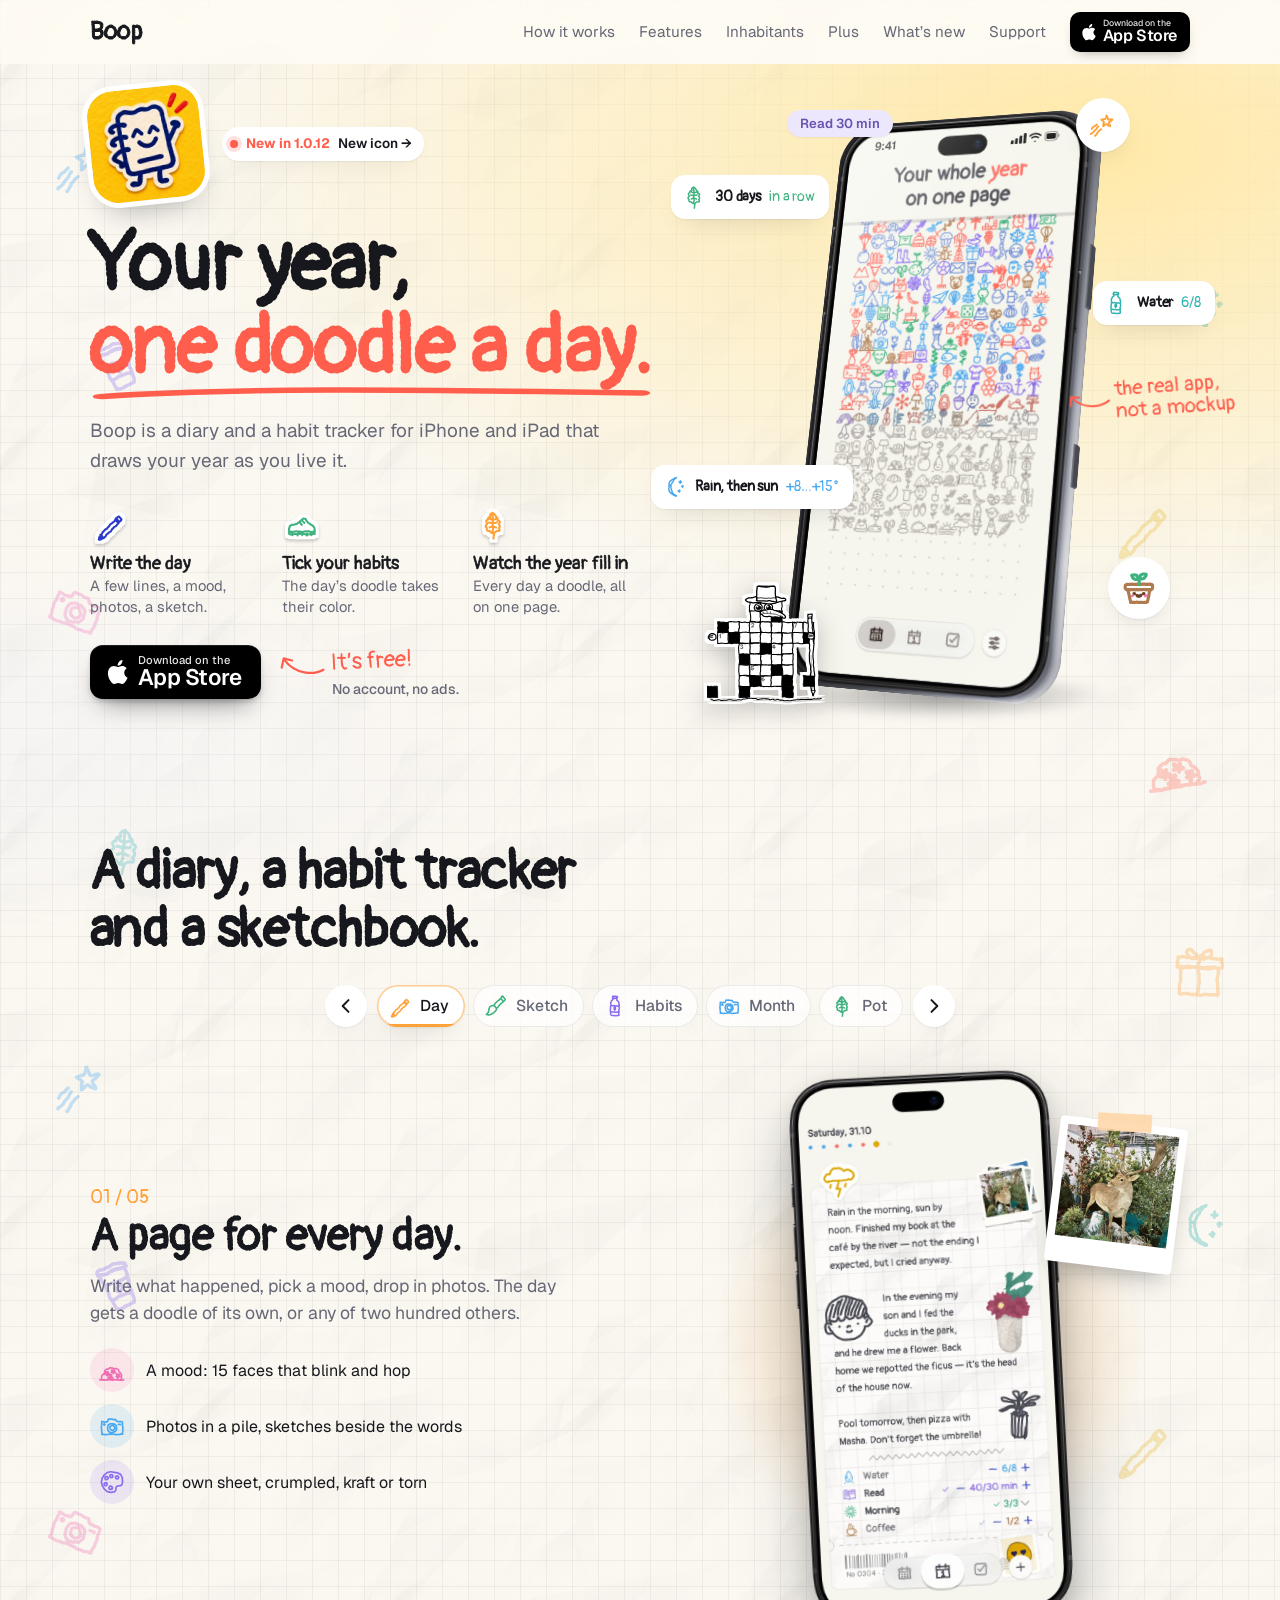
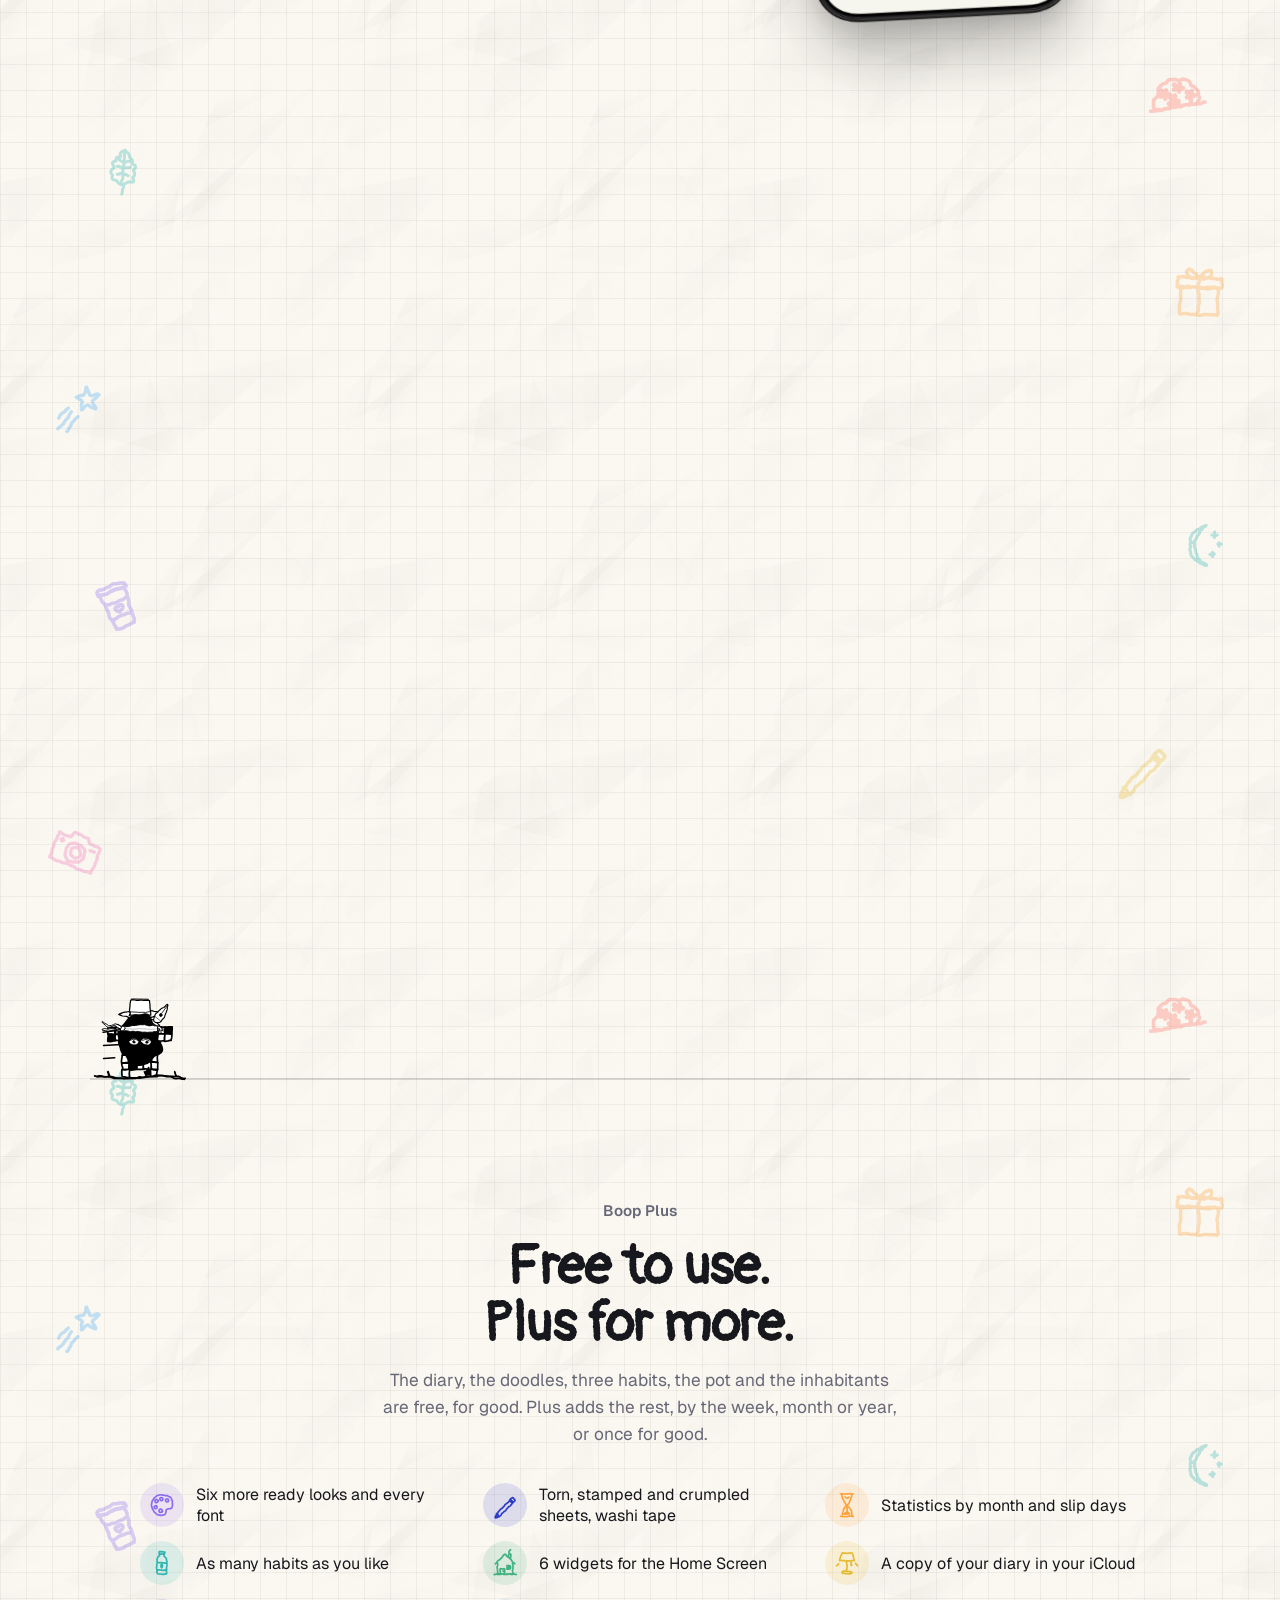
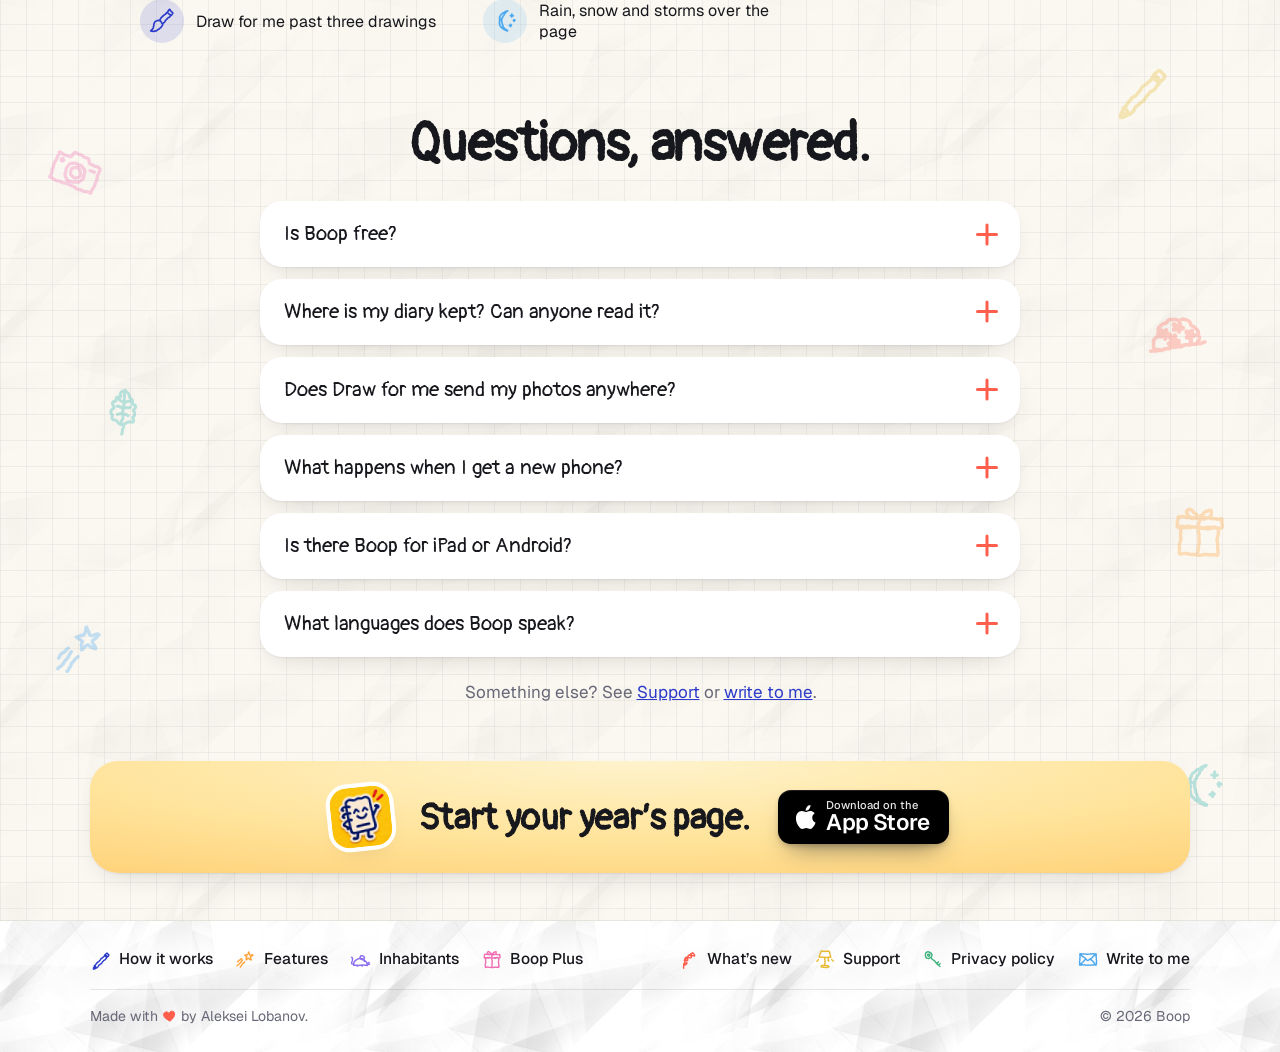
==== index.html @ 3eb670b2 "Hero: the pink blot's disc holds the streak's little pot instead, the app's own icon in clay and gre" ====
<!doctype html>
<html lang="en">
<head>
<meta charset="utf-8">
<meta name="viewport" content="width=device-width, initial-scale=1">
<title>Boop: a diary that draws your year</title>
<meta name="description" content="Boop is a diary for iPhone and iPad. Write a few lines, add a photo or a sketch, tick off your habits, and every day becomes a small drawing on one page of your year.">
<link rel="canonical" href="https://alobanov.github.io/getboop/">
<meta name="apple-itunes-app" content="app-id=6818434144">
<meta property="og:title" content="Boop: a diary that draws your year">
<meta property="og:description" content="Boop is a diary for iPhone and iPad. Write a few lines, add a photo or a sketch, tick off your habits, and every day becomes a small drawing on one page of your year.">
<meta property="og:image" content="https://alobanov.github.io/getboop/img/icon-1200.jpg">
<link rel="icon" href="favicon-64.png" type="image/png">
<link rel="apple-touch-icon" href="apple-touch-icon.png">
<link rel="preconnect" href="https://fonts.googleapis.com">
<link rel="preconnect" href="https://fonts.gstatic.com" crossorigin>
<link href="https://fonts.googleapis.com/css2?family=Geist:wght@400;500;600;700;800&family=Geist+Mono:wght@500;700&family=Pangolin&display=swap" rel="stylesheet">
<link rel="stylesheet" href="style.css?v=202611032330">
<!-- .reveal only starts hidden once this proves script actually runs, so a blocked or
     failed app.js never leaves the page's content stuck invisible. -->
<script>document.documentElement.classList.add('js');</script>
<script src="app.js?v=202611032200" defer></script>
</head>
<body>
<svg width="0" height="0" style="position:absolute" aria-hidden="true"><defs>
<!-- A die-cut sticker, as the app cuts its doodles: the lines grown and shrunk back, which fills what they enclose, in white with a soft shadow under it. It is set on a <span> round the drawing (.sticker), never on an <svg>: there Safari reads its sizes in the drawing's units, scaled up, and the sticker comes out square. -->
<filter id="sticker" x="-40%" y="-40%" width="180%" height="180%" color-interpolation-filters="sRGB">
<feMorphology in="SourceAlpha" operator="dilate" radius="18" result="grown"/>
<feMorphology in="grown" operator="erode" radius="14" result="cut"/>
<feFlood flood-color="#FFFFFF"/><feComposite in2="cut" operator="in" result="backing"/>
<feGaussianBlur in="cut" stdDeviation="2.2" result="blur"/><feOffset in="blur" dy="2.5" result="drop"/>
<feFlood flood-color="#17181D" flood-opacity="0.22"/><feComposite in2="drop" operator="in" result="shadow"/>
<feMerge><feMergeNode in="shadow"/><feMergeNode in="backing"/><feMergeNode in="SourceGraphic"/></feMerge>
</filter>
<!-- The same for small stickers, whose drawings enclose nothing large: grown less, so they keep their shape. -->
<filter id="sticker-sm" x="-40%" y="-40%" width="180%" height="180%" color-interpolation-filters="sRGB">
<feMorphology in="SourceAlpha" operator="dilate" radius="8" result="grown"/>
<feMorphology in="grown" operator="erode" radius="5" result="cut"/>
<feFlood flood-color="#FFFFFF"/><feComposite in2="cut" operator="in" result="backing"/>
<feGaussianBlur in="cut" stdDeviation="1.6" result="blur"/><feOffset in="blur" dy="1.8" result="drop"/>
<feFlood flood-color="#17181D" flood-opacity="0.22"/><feComposite in2="drop" operator="in" result="shadow"/>
<feMerge><feMergeNode in="shadow"/><feMergeNode in="backing"/><feMergeNode in="SourceGraphic"/></feMerge>
</filter>
</defs></svg>
<header class="topbar" id="topbar"><div class="wrap top"><a class="brand" href=".">Boop</a><nav aria-label="Sections"><a class="link" href="#how">How it works</a><a class="link" href="#everything">Features</a><a class="link" href="#inhabitants">Inhabitants</a><a class="link" href="#plus">Plus</a><a class="link" href="changelog/">What&#8217;s new</a><a class="link" href="support/">Support</a><a class="store small" href="https://apps.apple.com/app/id6818434144" aria-label="Download Boop on the App Store"><svg viewBox="0 0 17 20" aria-hidden="true"><path fill="currentColor" d="M14.07 10.63c-.02-2.33 1.9-3.45 1.99-3.51-1.08-1.58-2.77-1.8-3.37-1.82-1.43-.15-2.8.84-3.53.84-.73 0-1.85-.82-3.05-.8-1.57.03-3.02.92-3.83 2.33-1.63 2.83-.42 7.02 1.17 9.32.78 1.12 1.71 2.38 2.93 2.34 1.18-.05 1.62-.76 3.05-.76 1.42 0 1.82.76 3.06.74 1.27-.03 2.07-1.14 2.84-2.27.9-1.31 1.27-2.58 1.29-2.64-.03-.01-2.47-.95-2.49-3.77zM11.77 3.79c.65-.79 1.09-1.88.97-2.97-.94.04-2.07.62-2.74 1.41-.6.7-1.13 1.81-.99 2.88 1.05.08 2.11-.53 2.76-1.32z"/></svg><span class="store-text"><small>Download on the</small><b>App Store</b></span></span></a></nav></div></header>
<div class="hero-band">
<div class="wrap">

<section class="hero">
<div>
<div class="hero-top"><img class="hero-icon" src="img/icon.webp" width="112" height="112" alt="Boop&#8217;s icon: a felt notebook waving on yellow"><a class="pill" href="changelog/"><i></i><b>New in 1.0.12</b>New icon &#8594;</a></div>
<h1>Your year,<br><span class="hl">one doodle a day.<svg viewBox="0 0 100 10" preserveAspectRatio="none" aria-hidden="true"><path pathLength="1" d="M2 7 C 25 2, 55 3, 98 5"/></svg></span></h1>
<p class="sub">Boop is a diary and a habit tracker for iPhone and iPad that draws your year as you live it.</p>
<ol class="steps"><li><span class="sticker" style="stroke:#2B3AC9" aria-hidden="true"><svg viewBox="0 0 40 40"><use href="img/doodles.svg#pencil"/></svg></span><span><b>Write the day</b>A few lines, a mood, photos, a sketch.</span></li><li><span class="sticker" style="stroke:#3FB27F" aria-hidden="true"><svg viewBox="0 0 40 40"><use href="img/doodles.svg#run"/></svg></span><span><b>Tick your habits</b>The day&#8217;s doodle takes their color.</span></li><li><span class="sticker" style="stroke:#FFA23A" aria-hidden="true"><svg viewBox="0 0 40 40"><use href="img/doodles.svg#leaf"/></svg></span><span><b>Watch the year fill in</b>Every day a doodle, all on one page.</span></li></ol>
<div class="cta">
<a class="store" href="https://apps.apple.com/app/id6818434144" aria-label="Download Boop on the App Store"><svg viewBox="0 0 17 20" aria-hidden="true"><path fill="currentColor" d="M14.07 10.63c-.02-2.33 1.9-3.45 1.99-3.51-1.08-1.58-2.77-1.8-3.37-1.82-1.43-.15-2.8.84-3.53.84-.73 0-1.85-.82-3.05-.8-1.57.03-3.02.92-3.83 2.33-1.63 2.83-.42 7.02 1.17 9.32.78 1.12 1.71 2.38 2.93 2.34 1.18-.05 1.62-.76 3.05-.76 1.42 0 1.82.76 3.06.74 1.27-.03 2.07-1.14 2.84-2.27.9-1.31 1.27-2.58 1.29-2.64-.03-.01-2.47-.95-2.49-3.77zM11.77 3.79c.65-.79 1.09-1.88.97-2.97-.94.04-2.07.62-2.74 1.41-.6.7-1.13 1.81-.99 2.88 1.05.08 2.11-.53 2.76-1.32z"/></svg><span class="store-text"><small>Download on the</small><b>App Store</b></span></span></a>
<p class="hand-note"><svg viewBox="0 0 60 40" aria-hidden="true"><path d="M56 30 C 44 36, 22 34, 10 16"/><path d="M6 25 L 9 14 L 19 17"/></svg>It&#8217;s free!<small>No account, no ads.</small></p>
</div>
</div>
<div class="scene">
<div class="phone tilt"><div class="screen"><div class="bar"><b>9:41</b><svg viewBox="0 0 52 12" aria-hidden="true"><g fill="#111"><rect x="0" y="8" width="3" height="4" rx="1"/><rect x="4.5" y="6" width="3" height="6" rx="1"/><rect x="9" y="3.5" width="3" height="8.5" rx="1"/><rect x="13.5" y="1" width="3" height="11" rx="1"/><path d="M26 3.2c2.2 0 4.2.8 5.7 2.2l1.1-1.1A9.6 9.6 0 0 0 26 1.6c-2.6 0-5 1-6.8 2.7l1.1 1.1A8 8 0 0 1 26 3.2zm0 3.2c1.3 0 2.5.5 3.4 1.3l1.1-1.1A6.4 6.4 0 0 0 26 4.8c-1.7 0-3.3.7-4.5 1.8l1.1 1.1c.9-.8 2.1-1.3 3.4-1.3zm0 3.2c-.5 0-.9.2-1.2.5L26 11.3l1.2-1.2c-.3-.3-.7-.5-1.2-.5z"/><rect x="36.5" y="1.5" width="13" height="9" rx="2.5" fill="none" stroke="#111" stroke-opacity=".45"/><rect x="38" y="3" width="10" height="6" rx="1.3"/><rect x="50.3" y="4.3" width="1.4" height="3.4" rx=".7" fill-opacity=".45"/></g></svg></div><video src="img/day.mp4" poster="img/day-poster.jpg" muted loop playsinline autoplay preload="metadata" aria-label="Boop in 40 seconds: a year, a day, a sketch over a photo, a month of habits, the streak&#8217;s pot in bloom and a new friend."></video></div></div>
<div class="float chip" style="--r:-4deg;top:13%;left:-3%;--c:#3FB27F" aria-hidden="true"><svg viewBox="0 0 40 40" aria-hidden="true"><use href="img/doodles.svg#leaf"/></svg>30 days <b>in a row</b></div>
<div class="float chip" style="--r:3deg;top:31%;right:-5%;--c:#2FB5B0;animation-delay:-2s" aria-hidden="true"><svg viewBox="0 0 40 40" aria-hidden="true"><use href="img/doodles.svg#water"/></svg>Water <b>6/8</b></div>
<div class="float chip weather" style="--r:2deg;top:62%;left:-7%;--c:#4AA8F0;animation-delay:-4s" aria-hidden="true"><svg viewBox="0 0 40 40" aria-hidden="true"><use href="img/doodles.svg#moon"/></svg>Rain, then sun <b>+8&#8230;+15&#176;</b></div>
<div class="float tag" style="--r:-6deg;top:2%;left:20%;--c:#8B6CF0;animation-delay:-3s" aria-hidden="true">Read 30 min</div>
<span class="float bubble" style="--r:12deg;top:0;right:12%;--c:#FFA23A;animation-delay:-1s" aria-hidden="true"><svg viewBox="0 0 40 40" aria-hidden="true"><use href="img/doodles.svg#star"/></svg></span>
<span class="float bubble pot-bubble" style="--r:-10deg;bottom:12%;right:4%;animation-delay:-5s" aria-hidden="true"><svg viewBox="0 0 24 24" class="pot" aria-hidden="true"><path stroke="#B07A4F" d="M19.1 9.7L19.7 9.9L20.1 10.3L20.1 10.9L20.1 11.4L20.1 11.8L20.0 12.5L19.6 12.8L19.1 13.1L18.6 13.0L18.2 12.9L17.7 13.0L17.0 12.9L16.5 13.1L16.0 13.0L15.6 13.0L15.1 12.9L14.4 12.9L14.1 13.0L13.5 13.0L13.0 13.0L12.6 13.0L11.9 13.0L11.5 13.1L11.0 13.0L10.6 12.9L10.0 13.1L9.4 13.0L8.9 13.0L8.5 13.0L8.0 13.0L7.5 13.0L6.9 13.0L6.5 13.1L5.9 13.0L5.3 13.0L4.9 13.1L4.4 12.8L3.9 12.5L3.7 11.9L3.7 11.3L3.7 11.0L3.9 10.3L4.3 10.0L4.8 9.8L5.4 9.9L6.0 9.9L6.4 9.8L6.9 9.9L7.5 9.7L7.9 9.7L8.4 9.8L9.0 9.8L9.4 9.8L9.9 9.8L10.6 9.8L11.0 9.8L11.5 9.7L12.1 9.9L12.6 9.9L13.0 9.8L13.4 9.8L13.9 9.7L14.5 9.7L15.0 9.7L15.5 9.7L16.0 9.8L16.5 9.9L17.1 9.7L17.5 9.8L18.1 9.7L18.7 9.9L19.1 9.8"/><path stroke="#B07A4F" d="M5.3 12.9L5.5 13.5L5.7 13.9L5.6 14.6L5.8 15.0L5.9 15.4L6.0 16.1L6.2 16.6L6.2 17.0L6.3 17.6L6.5 18.1L6.5 18.5L6.7 19.2L6.9 19.6L7.0 20.1L6.9 20.6L7.5 20.5L7.9 20.6L8.5 20.6L9.1 20.6L9.6 20.7L10.1 20.6L10.4 20.5L10.9 20.5L11.5 20.7L12.1 20.6L12.5 20.7L12.9 20.6L13.6 20.7L14.1 20.6L14.4 20.7L15.0 20.7L15.6 20.6L16.0 20.7L16.5 20.5L16.9 20.5L17.2 20.2L17.1 19.7L17.4 19.1L17.4 18.6L17.5 18.0L17.7 17.6L17.8 17.1L17.8 16.6L18.0 16.0L18.0 15.5L18.1 15.0L18.2 14.5L18.3 14.1L18.5 13.5L18.6 13.1"/><path stroke="#3FB27F" d="M12.0 9.9L12.0 9.2L12.1 8.5L12.1 7.9L12.0 7.5L12.0 6.9L12.0 6.4"/><path stroke="#3FB27F" d="M12.0 6.6L11.7 5.9L11.2 5.2L10.8 4.7L10.4 4.3L9.8 4.2L9.2 4.1L8.4 4.2L7.6 4.4L7.9 5.1L8.3 5.9L8.8 6.4L9.3 6.6L9.8 6.9L10.6 6.8L11.2 6.8L11.9 6.5"/><path stroke="#3FB27F" d="M11.9 6.4L12.9 6.6L13.5 6.6L14.3 6.4L14.9 6.3L15.3 5.9L15.7 5.2L16.2 4.6L16.3 3.8L15.6 3.7L14.8 3.6L14.2 3.6L13.5 4.0L12.9 4.4L12.7 5.0L12.2 5.7L12.1 6.5"/><path stroke="#6B4226" d="M13.2 16.3L12.8 16.7L12.5 16.8L12.0 17.0L11.6 16.8L11.0 16.7L10.8 16.4"/><path stroke="#6B4226" d="M9.0 15.4L9.3 15.4"/><path stroke="#6B4226" d="M14.7 15.4L15.0 15.4"/><path stroke="#F06FB3" stroke-width="1.3" d="M7.6 16.9L8.4 16.5M15.6 16.9L16.4 16.5"/></svg></span>
<p class="scribble " style="top:47%;right:-9%;--r:-4deg" aria-hidden="true"><svg style="transform:rotate(-10deg)" viewBox="0 0 60 40" aria-hidden="true"><path d="M56 30 C 44 36, 22 34, 10 16"/><path d="M6 25 L 9 14 L 19 17"/></svg><span>the real app,<br>not a mockup</span></p>
<img class="float ninja" src="img/crossword_figure.svg" alt="" aria-hidden="true" style="bottom:-2%;left:4%;--r:-8deg;animation-delay:-5s">
</div>
</section>
</div>
</div>

<main>
<div class="wrap">
<section class="section" id="how">
<h2 class="reveal">A diary, a habit tracker<br>and a sketchbook.</h2>
<div class="tour reveal" aria-roledescription="carousel" aria-label="What Boop does">
<div class="tour-bar"><button type="button" class="tour-arrow prev" aria-label="Previous"><svg viewBox="0 0 24 24" aria-hidden="true"><path d="M15 5 L8 12 L15 19"/></svg></button><div class="tour-tabs" role="tablist"><button type="button" role="tab" class="tour-tab active" aria-controls="tour-0" aria-selected="true" style="--c:#FFA23A"><svg viewBox="0 0 40 40" aria-hidden="true"><use href="img/doodles.svg#pencil"/></svg><span>Day</span><i class="bar" aria-hidden="true"></i></button><button type="button" role="tab" class="tour-tab" aria-controls="tour-1" aria-selected="false" style="--c:#3FB27F"><svg viewBox="0 0 40 40" aria-hidden="true"><use href="img/doodles.svg#brush"/></svg><span>Sketch</span><i class="bar" aria-hidden="true"></i></button><button type="button" role="tab" class="tour-tab" aria-controls="tour-2" aria-selected="false" style="--c:#8B6CF0"><svg viewBox="0 0 40 40" aria-hidden="true"><use href="img/doodles.svg#water"/></svg><span>Habits</span><i class="bar" aria-hidden="true"></i></button><button type="button" role="tab" class="tour-tab" aria-controls="tour-3" aria-selected="false" style="--c:#4AA8F0"><svg viewBox="0 0 40 40" aria-hidden="true"><use href="img/doodles.svg#camera"/></svg><span>Month</span><i class="bar" aria-hidden="true"></i></button><button type="button" role="tab" class="tour-tab" aria-controls="tour-4" aria-selected="false" style="--c:#3FB27F"><svg viewBox="0 0 40 40" aria-hidden="true"><use href="img/doodles.svg#leaf"/></svg><span>Pot</span><i class="bar" aria-hidden="true"></i></button></div><button type="button" class="tour-arrow next" aria-label="Next"><svg viewBox="0 0 24 24" aria-hidden="true"><path d="M9 5 L16 12 L9 19"/></svg></button></div>
<div class="tour-stage">
<div class="tour-track">
<article id="tour-0" role="tabpanel" aria-roledescription="slide" aria-label="1 of 5" class="frow slide active" style="--tint:#FFA23A">
<div class="frow-text">
<p class="frow-num">01 / 05</p>
<h3>A page for every day.</h3>
<p class="note">Write what happened, pick a mood, drop in photos. The day gets a doodle of its own, or any of two hundred others.</p>
<ul class="all frow-list"><li><span class="spot" style="--c:#F06FB3" aria-hidden="true"><svg viewBox="0 0 40 40"><use href="img/doodles.svg#flower"/></svg></span><span>A mood: 15 faces that blink and hop</span></li><li><span class="spot" style="--c:#4AA8F0" aria-hidden="true"><svg viewBox="0 0 40 40"><use href="img/doodles.svg#camera"/></svg></span><span>Photos in a pile, sketches beside the words</span></li><li><span class="spot" style="--c:#8B6CF0" aria-hidden="true"><svg viewBox="0 0 40 40"><use href="img/doodles.svg#palette"/></svg></span><span>Your own sheet, crumpled, kraft or torn</span></li></ul>
</div>
<div class="frow-media">
<div class="phone"><div class="screen"><img src="img/s2_day.webp" width="660" height="1434" alt="A day in Boop: a few lines, sketches and a pile of photos on squared paper." loading="lazy"></div></div>
<figure class="polaroid p-right" aria-hidden="true"><img src="img/photo_deer.webp" width="480" height="480" alt="" loading="lazy"></figure>
</div>
</article>
<article id="tour-1" role="tabpanel" aria-roledescription="slide" aria-label="2 of 5" class="frow slide flip" style="--tint:#3FB27F">
<div class="frow-text">
<p class="frow-num">02 / 05</p>
<h3>Trace a photo, keep the sketch.</h3>
<p class="note">Draw over a photo of the day, or tap Draw for me and the phone draws it, in pen or in crayon. The photo goes, the sketch stays.</p>
<ul class="all frow-list"><li><span class="spot" style="--c:#2B3AC9" aria-hidden="true"><svg viewBox="0 0 40 40"><use href="img/doodles.svg#brush"/></svg></span><span>A pen, a crayon, an eraser, undo</span></li><li><span class="spot" style="--c:#FFA23A" aria-hidden="true"><svg viewBox="0 0 40 40"><use href="img/doodles.svg#star"/></svg></span><span>Draw for me, done on the phone itself</span></li><li><span class="spot" style="--c:#3FB27F" aria-hidden="true"><svg viewBox="0 0 40 40"><use href="img/doodles.svg#pencil"/></svg></span><span>Up to three sketches a day</span></li></ul>
</div>
<div class="frow-media">
<div class="phone"><div class="screen"><img src="img/s2_sketch.webp" width="660" height="1434" alt="A crayon sketch of a vase of flowers traced over its photo in Boop." loading="lazy"></div></div>
<figure class="polaroid p-left" aria-hidden="true"><img src="img/photo_vase.webp" width="480" height="480" alt="" loading="lazy"></figure>
</div>
</article>
<article id="tour-2" role="tabpanel" aria-roledescription="slide" aria-label="3 of 5" class="frow slide" style="--tint:#8B6CF0">
<div class="frow-text">
<p class="frow-num">03 / 05</p>
<h3>Habits that color your days.</h3>
<p class="note">Give each habit a color. Do it, and the day&#8217;s doodle takes it on: the year shows at a glance what you kept up.</p>
<ul class="all frow-list"><li><span class="spot" style="--c:#2FB5B0" aria-hidden="true"><svg viewBox="0 0 40 40"><use href="img/doodles.svg#water"/></svg></span><span>A tick, a count, minutes or a checklist</span></li><li><span class="spot" style="--c:#FF6B5E" aria-hidden="true"><svg viewBox="0 0 40 40"><use href="img/doodles.svg#run"/></svg></span><span>Steps from Apple Health</span></li><li><span class="spot" style="--c:#FFA23A" aria-hidden="true"><svg viewBox="0 0 40 40"><use href="img/doodles.svg#hourglass"/></svg></span><span>Statistics by month, and slip days</span></li></ul>
</div>
<div class="frow-media">
<div class="phone"><div class="screen"><img src="img/s2_habits.webp" width="660" height="1434" alt="A month of habits in Boop: a row per day, a column per habit." loading="lazy"></div></div>
<div class="chips" aria-hidden="true"><span class="hchip" style="--c:#4AA8F0"><i></i>Water <b>6/8</b></span><span class="hchip" style="--c:#8B6CF0"><i></i>Read <b>30 min</b></span><span class="hchip" style="--c:#3FB27F"><i></i>Morning run <b>&#10003;</b></span></div>
</div>
</article>
<article id="tour-3" role="tabpanel" aria-roledescription="slide" aria-label="4 of 5" class="frow slide flip" style="--tint:#4AA8F0">
<div class="frow-text">
<p class="frow-num">04 / 05</p>
<h3>Your month in photos and doodles.</h3>
<p class="note">The month shows each day by its photo, sketch or doodle. When it ends, Boop sums it up in one picture to share.</p>
<ul class="all frow-list"><li><span class="spot" style="--c:#4AA8F0" aria-hidden="true"><svg viewBox="0 0 40 40"><use href="img/doodles.svg#camera"/></svg></span><span>Each day by its photo, sketch or doodle</span></li><li><span class="spot" style="--c:#F06FB3" aria-hidden="true"><svg viewBox="0 0 40 40"><use href="img/doodles.svg#envelope"/></svg></span><span>A recap picture when the month is done</span></li><li><span class="spot" style="--c:#FFA23A" aria-hidden="true"><svg viewBox="0 0 40 40"><use href="img/doodles.svg#star"/></svg></span><span>Your best drawings and longest streak in it</span></li></ul>
</div>
<div class="frow-media">
<div class="phone"><div class="screen"><img src="img/s2_month.webp" width="660" height="1434" alt="October in Boop: every day a photo, a sketch or a doodle." loading="lazy"></div></div>
<div class="chips left" aria-hidden="true"><span class="hchip" style="--c:#4AA8F0"><i></i>October <b>is done</b></span><span class="hchip" style="--c:#F06FB3"><i></i>Share <b>the month</b></span><span class="hchip" style="--c:#FFA23A"><i></i>Best streak <b>31 days</b></span></div>
</div>
</article>
<article id="tour-4" role="tabpanel" aria-roledescription="slide" aria-label="5 of 5" class="frow slide" style="--tint:#3FB27F">
<div class="frow-text">
<p class="frow-num">05 / 05</p>
<h3>A pot that blooms with your streak.</h3>
<p class="note">A leaf for every day in a row, and a flower at each milestone. The pot sneezes, giggles and has visitors. Miss a day and nothing dies: the old streak stays beside it in pencil.</p>
<ul class="all frow-list"><li><span class="spot" style="--c:#3FB27F" aria-hidden="true"><svg viewBox="0 0 40 40"><use href="img/doodles.svg#leaf"/></svg></span><span>A leaf for every day you write</span></li><li><span class="spot" style="--c:#F06FB3" aria-hidden="true"><svg viewBox="0 0 40 40"><use href="img/doodles.svg#flower"/></svg></span><span>A daisy, a tulip, a poppy and a sunflower</span></li><li><span class="spot" style="--c:#FFA23A" aria-hidden="true"><svg viewBox="0 0 40 40"><use href="img/doodles.svg#gift"/></svg></span><span>Visitors and a shelf of things it earns</span></li></ul>
</div>
<div class="frow-media">
<div class="phone"><div class="screen"><img src="img/s2_pot.webp" width="660" height="1434" alt="The streak&#8217;s pot in Boop: a bush in bloom after 30 days in a row." loading="lazy"></div></div>
<div class="chips" aria-hidden="true"><span class="hchip" style="--c:#4AA8F0"><i></i>Day 3 <b>daisy</b></span><span class="hchip" style="--c:#F06FB3"><i></i>Day 7 <b>tulip</b></span><span class="hchip" style="--c:#FF6B5E"><i></i>Day 14 <b>poppy</b></span><span class="hchip" style="--c:#FFA23A"><i></i>Day 30 <b>sunflower</b></span></div>
</div>
</article>
</div>
</div>
</div>
</section>

<section class="section center" id="everything">
<div class="scribbled reveal"><h2>And everything else.</h2><p class="scribble " style="top:-6px;right:-150px;--r:6deg" aria-hidden="true"><svg style="transform:scaleY(-1) rotate(10deg)" viewBox="0 0 60 40" aria-hidden="true"><path d="M56 30 C 44 36, 22 34, 10 16"/><path d="M6 25 L 9 14 L 19 17"/></svg><span>yes, all of it</span></p></div>
<ul class="all reveal">
<li><span class="spot" style="--c:#2B3AC9" aria-hidden="true"><svg viewBox="0 0 40 40"><use href="img/doodles.svg#book"/></svg></span><span>Your year on one page, and a month, a list and a day</span></li>
<li><span class="spot" style="--c:#FFA23A" aria-hidden="true"><svg viewBox="0 0 40 40"><use href="img/doodles.svg#star"/></svg></span><span>A doodle a day, 200+ to pick from</span></li>
<li><span class="spot" style="--c:#F06FB3" aria-hidden="true"><svg viewBox="0 0 40 40"><use href="img/doodles.svg#flower"/></svg></span><span>A mood for every day, 15 faces</span></li>
<li><span class="spot" style="--c:#8B6CF0" aria-hidden="true"><svg viewBox="0 0 40 40"><use href="img/doodles.svg#palette"/></svg></span><span>Ready looks: paper, ink and font in one tap</span></li>
<li><span class="spot" style="--c:#4AA8F0" aria-hidden="true"><svg viewBox="0 0 40 40"><use href="img/doodles.svg#camera"/></svg></span><span>Photos in a pile, sketches beside the words</span></li>
<li><span class="spot" style="--c:#2B3AC9" aria-hidden="true"><svg viewBox="0 0 40 40"><use href="img/doodles.svg#brush"/></svg></span><span>Draw for me: a photo turned into a sketch</span></li>
<li><span class="spot" style="--c:#2FB5B0" aria-hidden="true"><svg viewBox="0 0 40 40"><use href="img/doodles.svg#water"/></svg></span><span>Habits with a tick, a count, minutes or a checklist</span></li>
<li><span class="spot" style="--c:#FF6B5E" aria-hidden="true"><svg viewBox="0 0 40 40"><use href="img/doodles.svg#run"/></svg></span><span>Steps from Apple Health</span></li>
<li><span class="spot" style="--c:#FFA23A" aria-hidden="true"><svg viewBox="0 0 40 40"><use href="img/doodles.svg#coffee"/></svg></span><span>Bad habits with a limit</span></li>
<li><span class="spot" style="--c:#8B6CF0" aria-hidden="true"><svg viewBox="0 0 40 40"><use href="img/doodles.svg#hourglass"/></svg></span><span>Statistics by month, week and habit</span></li>
<li><span class="spot" style="--c:#3FB27F" aria-hidden="true"><svg viewBox="0 0 40 40"><use href="img/doodles.svg#leaf"/></svg></span><span>A streak pot that blooms</span></li>
<li><span class="spot" style="--c:#8B6CF0" aria-hidden="true"><svg viewBox="0 0 40 40"><use href="img/doodles.svg#mouse"/></svg></span><span>15 inhabitants of the margins</span></li>
<li><span class="spot" style="--c:#4AA8F0" aria-hidden="true"><svg viewBox="0 0 40 40"><use href="img/doodles.svg#envelope"/></svg></span><span>A month recap and a day poster to share</span></li>
<li><span class="spot" style="--c:#2B3AC9" aria-hidden="true"><svg viewBox="0 0 40 40"><use href="img/doodles.svg#moon"/></svg></span><span>The day&#8217;s weather beside the date</span></li>
<li><span class="spot" style="--c:#3FB27F" aria-hidden="true"><svg viewBox="0 0 40 40"><use href="img/doodles.svg#home"/></svg></span><span>6 widgets for the Home Screen</span></li>
<li><span class="spot" style="--c:#FFA23A" aria-hidden="true"><svg viewBox="0 0 40 40"><use href="img/doodles.svg#alarm"/></svg></span><span>A reminder that guards your streak</span></li>
<li><span class="spot" style="--c:#3FB27F" aria-hidden="true"><svg viewBox="0 0 40 40"><use href="img/doodles.svg#key"/></svg></span><span>A lock with a code and Face ID</span></li>
<li><span class="spot" style="--c:#E7B92F" aria-hidden="true"><svg viewBox="0 0 40 40"><use href="img/doodles.svg#lamp"/></svg></span><span>A copy in your own iCloud, or a backup file</span></li>
<li><span class="spot" style="--c:#2B3AC9" aria-hidden="true"><svg viewBox="0 0 40 40"><use href="img/doodles.svg#pencil"/></svg></span><span>iPhone, iPad and iPhone Duo</span></li>
<li><span class="spot" style="--c:#FF6B5E" aria-hidden="true"><svg viewBox="0 0 40 40"><use href="img/doodles.svg#bells"/></svg></span><span>Eleven languages</span></li>
<li><span class="spot" style="--c:#F06FB3" aria-hidden="true"><svg viewBox="0 0 40 40"><use href="img/doodles.svg#gift"/></svg></span><span>No account, no ads</span></li>
</ul>
</section>

</div>

<section class="night" id="inhabitants">
<div class="wrap">
<div class="grid">
<div class="reveal">
<p class="kicker on-dark">Inhabitants of the margins</p>
<h2>Keep writing, and <span class="hl">someone moves in.<svg viewBox="0 0 100 10" preserveAspectRatio="none" aria-hidden="true"><path pathLength="1" d="M2 7 C 25 2, 55 3, 98 5"/></svg></span></h2>
<p class="sub" style="margin-top:18px">Three days in a row, and an ink-blot ninja turns up in the margins. Keep going, and others follow, each with a page of field notes and an app icon. Tap the two below: they talk.</p>

</div>
<div class="reveal"><div class="streak-wrap"><p class="scribble sun" style="top:-18px;right:4%;--r:-3deg" aria-hidden="true"><span>who&#8217;s next?<br>we won&#8217;t tell</span><svg style="transform:scaleX(-1) rotate(-60deg)" viewBox="0 0 60 40" aria-hidden="true"><path d="M56 30 C 44 36, 22 34, 10 16"/><path d="M6 25 L 9 14 L 19 17"/></svg></p><ol class="streak" aria-label="Inhabitants come with longer streaks: Sumiko on day 3, Quadratus on day 7, and more after."><li class="stop met" style="--i:0"><div class="disc"><img src="img/badge_ninja.svg" alt=""></div><b>Day 3</b><small>Sumiko</small></li><li class="stop met" style="--i:1"><div class="disc"><img src="img/badge_crossword.svg" alt=""></div><b>Day 7</b><small>Quadratus</small></li><li class="stop" style="--i:2"><div class="disc"><span>?</span></div><b>Day 14</b></li><li class="stop" style="--i:3"><div class="disc"><span>?</span></div><b>Day 30</b></li><li class="stop" style="--i:4"><div class="disc"><span>?</span></div><b>Day 60</b></li><li class="stop" style="--i:5"><div class="disc"><span>?</span></div><b>Day 90</b></li><li class="stop" style="--i:6"><div class="disc"><span>?</span></div><b>Day 180</b></li><li class="stop" style="--i:7"><div class="disc"><span>?</span></div><b>Day 365</b></li></ol></div></div>
</div>
<div class="walkway" id="walkway" aria-hidden="true">
<div class="walker" style="--period:66s;--delay:-3.3s" data-says="five letters.|Five letters, the second an e.|quarantine"><img src="img/walk/crossword_strip.svg" width="600" height="100" alt=""></div>
<div class="walker" style="--period:44s;--delay:-28.2s" data-says="…|a footnote*|…"><img src="img/walk/ninja_strip.svg" width="600" height="100" alt=""></div>
</div>
</div>
</section>

<div class="wrap">
<section class="section plus" id="plus" aria-labelledby="plus-title">
<div class="plus-head reveal"><p class="kicker">Boop Plus</p>
<h2 id="plus-title">Free to use.<br>Plus for more.</h2>
<p class="note">The diary, the doodles, three habits, the pot and the inhabitants are free, for good. Plus adds the rest, by the week, month or year, or once for good.</p></div>
<ul class="all reveal">
<li><span class="spot" style="--c:#8B6CF0" aria-hidden="true"><svg viewBox="0 0 40 40"><use href="img/doodles.svg#palette"/></svg></span><span>Six more ready looks and every font</span></li>
<li><span class="spot" style="--c:#2B3AC9" aria-hidden="true"><svg viewBox="0 0 40 40"><use href="img/doodles.svg#pencil"/></svg></span><span>Torn, stamped and crumpled sheets, washi tape</span></li>
<li><span class="spot" style="--c:#FFA23A" aria-hidden="true"><svg viewBox="0 0 40 40"><use href="img/doodles.svg#hourglass"/></svg></span><span>Statistics by month and slip days</span></li>
<li><span class="spot" style="--c:#2FB5B0" aria-hidden="true"><svg viewBox="0 0 40 40"><use href="img/doodles.svg#water"/></svg></span><span>As many habits as you like</span></li>
<li><span class="spot" style="--c:#3FB27F" aria-hidden="true"><svg viewBox="0 0 40 40"><use href="img/doodles.svg#home"/></svg></span><span>6 widgets for the Home Screen</span></li>
<li><span class="spot" style="--c:#E7B92F" aria-hidden="true"><svg viewBox="0 0 40 40"><use href="img/doodles.svg#lamp"/></svg></span><span>A copy of your diary in your iCloud</span></li>
<li><span class="spot" style="--c:#2B3AC9" aria-hidden="true"><svg viewBox="0 0 40 40"><use href="img/doodles.svg#brush"/></svg></span><span>Draw for me past three drawings</span></li>
<li><span class="spot" style="--c:#4AA8F0" aria-hidden="true"><svg viewBox="0 0 40 40"><use href="img/doodles.svg#moon"/></svg></span><span>Rain, snow and storms over the page</span></li>
</ul>
</section>

<section class="section center faq" id="faq">
<div class="scribbled reveal"><h2>Questions, answered.</h2></div>
<div class="faq-list reveal"><details class="qa"><summary>Is Boop free?<span class="qa-plus" aria-hidden="true"></span></summary><p>Yes. The diary, the doodles, up to three habits (steps from Apple Health among them), the inhabitants and the lock are free, for good. Boop Plus adds as many habits as you like, the widgets, a copy in your iCloud, every paper and font, and Draw for me past three drawings. It comes by the week, month or year, or once for good; the App Store shows the price in your currency.</p></details><details class="qa"><summary>Where is my diary kept? Can anyone read it?<span class="qa-plus" aria-hidden="true"></span></summary><p>On your iPhone. Boop has no account, so there is no server holding your diary and nobody to read it. With Plus, Boop also keeps a copy in your own iCloud Drive. A code and Face ID can lock the diary on the phone itself.</p></details><details class="qa"><summary>Does Draw for me send my photos anywhere?<span class="qa-plus" aria-hidden="true"></span></summary><p>No. The drawing is made on the iPhone itself: it works offline, and the photo never leaves the phone.</p></details><details class="qa"><summary>What happens when I get a new phone?<span class="qa-plus" aria-hidden="true"></span></summary><p>With the iCloud copy on, install Boop on the new phone and it offers to bring your diary back. Without it, export a backup file in Settings, which is free, and restore it on the new phone.</p></details><details class="qa"><summary>Is there Boop for iPad or Android?<span class="qa-plus" aria-hidden="true"></span></summary><p>Boop is on iPhone and iPad, on iOS 17 or later, and fills an open iPhone Duo. Your iPhone and your iPad keep their own diaries for now. There is no Android version yet.</p></details><details class="qa"><summary>What languages does Boop speak?<span class="qa-plus" aria-hidden="true"></span></summary><p>English, Russian, German, Spanish, French, Italian, Portuguese, Serbian, Japanese, Korean and Traditional Chinese.</p></details></div>
<p class="faq-more reveal">Something else? See <a href="support/">Support</a> or <a href="mailto:katleta5000@gmail.com">write to me</a>.</p>
</section>

<section class="closing reveal">
<img class="app-icon" src="img/icon.webp" width="60" height="60" alt="">
<h2>Start your year&#8217;s page.</h2>
<div class="closing-cta"><a class="store" href="https://apps.apple.com/app/id6818434144" aria-label="Download Boop on the App Store"><svg viewBox="0 0 17 20" aria-hidden="true"><path fill="currentColor" d="M14.07 10.63c-.02-2.33 1.9-3.45 1.99-3.51-1.08-1.58-2.77-1.8-3.37-1.82-1.43-.15-2.8.84-3.53.84-.73 0-1.85-.82-3.05-.8-1.57.03-3.02.92-3.83 2.33-1.63 2.83-.42 7.02 1.17 9.32.78 1.12 1.71 2.38 2.93 2.34 1.18-.05 1.62-.76 3.05-.76 1.42 0 1.82.76 3.06.74 1.27-.03 2.07-1.14 2.84-2.27.9-1.31 1.27-2.58 1.29-2.64-.03-.01-2.47-.95-2.49-3.77zM11.77 3.79c.65-.79 1.09-1.88.97-2.97-.94.04-2.07.62-2.74 1.41-.6.7-1.13 1.81-.99 2.88 1.05.08 2.11-.53 2.76-1.32z"/></svg><span class="store-text"><small>Download on the</small><b>App Store</b></span></span></a></div>
</section>
</div>
</main>
<div class="wrap">
<footer class="foot">
<div class="foot-main">
<nav class="foot-col" aria-label="The app"><a href="#how"><svg viewBox="0 0 40 40" style="stroke:#2B3AC9" aria-hidden="true"><use href="img/doodles.svg#pencil"/></svg>How it works</a><a href="#everything"><svg viewBox="0 0 40 40" style="stroke:#FFA23A" aria-hidden="true"><use href="img/doodles.svg#star"/></svg>Features</a><a href="#inhabitants"><svg viewBox="0 0 40 40" style="stroke:#8B6CF0" aria-hidden="true"><use href="img/doodles.svg#mouse"/></svg>Inhabitants</a><a href="#plus"><svg viewBox="0 0 40 40" style="stroke:#F06FB3" aria-hidden="true"><use href="img/doodles.svg#gift"/></svg>Boop Plus</a></nav>
<nav class="foot-col" aria-label="Help"><a href="changelog/"><svg viewBox="0 0 40 40" style="stroke:#FF5E4D" aria-hidden="true"><use href="img/doodles.svg#bells"/></svg>What&#8217;s new</a><a href="support/"><svg viewBox="0 0 40 40" style="stroke:#E7B92F" aria-hidden="true"><use href="img/doodles.svg#lamp"/></svg>Support</a><a href="privacy/"><svg viewBox="0 0 40 40" style="stroke:#3FB27F" aria-hidden="true"><use href="img/doodles.svg#key"/></svg>Privacy policy</a><a href="mailto:katleta5000@gmail.com"><svg viewBox="0 0 40 40" style="stroke:#4AA8F0" aria-hidden="true"><use href="img/doodles.svg#envelope"/></svg>Write to me</a></nav>
</div>
<div class="foot-line"><span>Made with <svg class="heart" viewBox="0 0 24 22" role="img" aria-label="love"><path d="M12 19.5C6.5 15.6 3 12.4 3 8.3 3 5.6 5 3.6 7.5 3.6c1.9 0 3.4 1.1 4.5 2.9 1.1-1.8 2.6-2.9 4.5-2.9 2.5 0 4.5 2 4.5 4.7 0 4.1-3.5 7.3-9 11.2z"/></svg> by Aleksei Lobanov.</span><span>&#169; 2026 Boop</span></div>
</footer>
</div>
</body>
</html>
---- style.css ----
/* Boop's site. Dense and lively, in the manner of today's iOS app pages: a split hero
   with things floating round a thin iPhone, a running ribbon, a film, numbered features,
   live bits of the app redrawn in HTML, and the inhabitants walking a dark band. */

:root {
  --bg: #FFFCF4;
  --warm: #FFF4D6;
  --surface: #FFFFFF;
  --text: #17181D;
  --muted: #676877;
  --line: rgba(23, 24, 29, 0.08);
  --ink: #2B3AC9;
  --coral: #FF5E4D;
  --sun: #F6C945;
  --night: #15173A;
  --shadow: 0 30px 60px -28px rgba(23, 24, 29, 0.35), 0 10px 22px -14px rgba(23, 24, 29, 0.2);
  --shadow-sm: 0 1px 2px rgba(23, 24, 29, 0.06), 0 10px 28px -14px rgba(23, 24, 29, 0.22);
  --font: "Geist", ui-sans-serif, system-ui, -apple-system, sans-serif;
  --mono: "Geist Mono", ui-monospace, monospace;
  /* The app's pen, for headings and big figures; the rest stays in the sans. */
  --pen: "Pangolin", "Geist", sans-serif;
  color-scheme: light;
}

* { box-sizing: border-box; }
html { -webkit-text-size-adjust: 100%; scroll-behavior: smooth; }
body {
  margin: 0; color: var(--text); overflow-x: hidden;
  /* The app's squared paper, lightly crumpled: the squares in graphite over a pale wash of
     the crumpled sheet. Doodles stand in the margins only, as on the app's own pages. */
  background-color: #FBF8F1;
  background-image:
    linear-gradient(rgba(23, 24, 29, 0.05) 1px, transparent 1px),
    linear-gradient(90deg, rgba(23, 24, 29, 0.05) 1px, transparent 1px),
    linear-gradient(rgba(251, 248, 241, 0.72), rgba(251, 248, 241, 0.72)),
    url(img/paper_crumpled.webp);
  background-size: 26px 26px, 26px 26px, auto, 384px 384px;
  background-blend-mode: normal, normal, normal, multiply;
  font: 400 1.0625rem/1.55 var(--font); -webkit-font-smoothing: antialiased;
}
img, video { max-width: 100%; display: block; }
a { color: inherit; }
a:focus-visible { outline: 2px solid var(--ink); outline-offset: 3px; border-radius: 8px; }
.wrap { max-width: 1180px; margin: 0 auto; padding: 0 20px; }
@media (min-width: 720px) { .wrap { padding: 0 40px; } }

/* Nav */
/* The bar stays at the top while the page scrolls, frosted over what passes under it. */
.topbar { position: sticky; top: 0; z-index: 50; background: rgba(255, 252, 244, 0.72); -webkit-backdrop-filter: saturate(1.6) blur(16px); backdrop-filter: saturate(1.6) blur(16px); transition: box-shadow 0.25s ease; }
.topbar.scrolled { box-shadow: 0 1px 0 var(--line), 0 10px 24px -18px rgba(23, 24, 29, 0.35); }
.top { display: flex; align-items: center; justify-content: space-between; gap: 16px; height: 64px; }
section[id] { scroll-margin-top: 76px; }
.brand { display: flex; align-items: center; gap: 10px; text-decoration: none; font: 400 1.6rem/1 var(--pen); letter-spacing: -0.01em; -webkit-text-stroke: 0.035em currentColor; paint-order: stroke fill; }
.mark { width: 34px; height: 34px; border-radius: 9px; background: var(--sun); display: grid; place-items: center; flex: none; }
.mark svg { width: 26px; height: 26px; }
.char { fill: none; stroke: #17181D; stroke-width: 2.3; stroke-linecap: round; stroke-linejoin: round; }
.top nav { display: flex; align-items: center; gap: 24px; font-size: 0.95rem; color: var(--muted); }
.top nav a { text-decoration: none; }
.top nav a.link:hover { color: var(--text); }
@media (max-width: 860px) { .top nav .link { display: none; } }

/* The App Store button, drawn after Apple's badge, linking to Boop's page in the store. */
.store { text-decoration: none;
  display: inline-flex; align-items: center; gap: 10px; height: 54px; padding: 0 20px 0 16px;
  border-radius: 13px; background: #000; color: #fff; white-space: nowrap; text-align: left;
}
.store svg { width: 22px; height: 26px; flex: none; }
.store-text { display: grid; line-height: 1.05; }
.store-text small { font-size: 0.7rem; font-weight: 500; }
.store-text b { font-size: 1.4rem; font-weight: 600; letter-spacing: -0.025em; }
/* Asking to be pressed: a light sweeping over it now and then, a lift and a tilt under the
   pointer, a press when it is tapped. */
.store { position: relative; overflow: hidden; box-shadow: 0 1px 0 rgba(255, 255, 255, 0.12) inset, 0 14px 26px -12px rgba(23, 24, 29, 0.55), 0 3px 6px -2px rgba(23, 24, 29, 0.3); cursor: pointer;
  transition: transform 0.25s cubic-bezier(0.3, 1.6, 0.5, 1), box-shadow 0.25s ease; }
.store::before { content: ""; position: absolute; top: 0; bottom: 0; left: 0; width: 40%; will-change: transform; background: linear-gradient(100deg, transparent, rgba(255, 255, 255, 0.28), transparent); transform: translateX(-150%) skewX(-20deg); animation: glint 5s 1.2s ease-in-out infinite; pointer-events: none; }
/* Moved, never laid out again: the glint slides by transform alone. */
@keyframes glint { 0%, 70% { transform: translateX(-150%) skewX(-20deg); } 100% { transform: translateX(325%) skewX(-20deg); } }
.store:hover { transform: translateY(-3px) rotate(-1.5deg) scale(1.03); box-shadow: 0 1px 0 rgba(255, 255, 255, 0.12) inset, 0 22px 34px -14px rgba(23, 24, 29, 0.6), 0 6px 10px -4px rgba(23, 24, 29, 0.3); }
.store:active { transform: translateY(1px) scale(0.98); transition-duration: 0.08s; }
.store-text small { color: #fff; opacity: 0.9; }
.store.small { box-shadow: 0 6px 14px -8px rgba(23, 24, 29, 0.5); }
.store.small::before { animation-delay: 3.5s; }

/* A note in the pen beside the badge, its arrow pointing back at it. */
.hand-note { position: relative; margin: 0; padding-left: 52px; font: 400 1.45rem/1.1 var(--pen); color: var(--coral); transform: rotate(-3deg); }
.hand-note small { display: block; margin-top: 4px; font: 500 0.88rem/1.35 var(--font); color: var(--muted); transform: rotate(3deg); transform-origin: left; }
.hand-note svg { position: absolute; left: -2px; top: -6px; width: 50px; height: 34px; fill: none; stroke: var(--coral); stroke-width: 2.6; stroke-linecap: round; stroke-linejoin: round; }

.store.small { height: 40px; padding: 0 13px 0 11px; border-radius: 10px; gap: 7px; }
.store.small svg { width: 15px; height: 18px; }
.store.small .store-text small { font-size: 0.55rem; }
.store.small .store-text b { font-size: 1rem; }

/* Type */
h1, h2, h3 { margin: 0; font-weight: 800; letter-spacing: -0.04em; }
h1 { font-size: clamp(2.8rem, 6.6vw, 5.1rem); line-height: 0.98; }
h2 { font-size: clamp(2.1rem, 4.4vw, 3.4rem); line-height: 1.02; }
h3 { font-size: 1.25rem; line-height: 1.2; letter-spacing: -0.02em; font-weight: 700; }
.hl { color: var(--coral); position: relative; white-space: nowrap; }
/* A pen's stroke under the coloured words, drawn once the page is in. */
.hl svg { position: absolute; left: -1%; bottom: -0.16em; width: 102%; height: 0.22em; overflow: visible; }
.hl path { fill: none; stroke: var(--coral); stroke-width: 3; stroke-linecap: round; stroke-dasharray: 1; stroke-dashoffset: 1; animation: underline 0.9s 0.5s cubic-bezier(0.6, 0, 0.3, 1) forwards; }
@keyframes underline { to { stroke-dashoffset: 0; } }
.sub { color: var(--muted); font-size: clamp(1.05rem, 1.6vw, 1.2rem); line-height: 1.55; max-width: 32em; }
.pill { display: inline-flex; align-items: center; gap: 8px; padding: 6px 12px 6px 8px; border-radius: 999px; background: var(--surface); box-shadow: var(--shadow-sm); font-size: 0.85rem; font-weight: 600; }
.pill i { width: 8px; height: 8px; border-radius: 50%; background: var(--coral); box-shadow: 0 0 0 4px rgba(255, 94, 77, 0.18); }

/* Hero */
.hero-band { position: relative; }
/* The hero's light, fading out below it into the paper instead of stopping at a line. */
.hero-band::before { content: ""; position: absolute; inset: 0 0 -160px; z-index: -1; pointer-events: none;
  background: radial-gradient(120% 90% at 85% 10%, #FFE9A8 0%, rgba(255, 233, 168, 0) 60%), radial-gradient(80% 70% at 0% 100%, #E8EBFF 0%, rgba(232, 235, 255, 0) 60%);
  -webkit-mask-image: linear-gradient(to bottom, #000 50%, transparent); mask-image: linear-gradient(to bottom, #000 50%, transparent); }
.hero { display: grid; gap: 32px; align-items: center; padding: 20px 0 64px; }
@media (min-width: 940px) { .hero { grid-template-columns: minmax(0, 1.05fr) minmax(0, 0.95fr); gap: 40px; padding: 24px 0 72px; } }
.hero h1 { margin: 18px 0 18px; }
.hero .sub { margin: 0; }
.hero .cta { display: flex; flex-wrap: wrap; align-items: center; gap: 14px 18px; }
.hero .cta { margin-top: 28px; }
.tags { list-style: none; margin: 26px 0 0; padding: 0; display: flex; flex-wrap: wrap; gap: 10px; }
.tags li {
  display: inline-flex; align-items: center; gap: 9px; padding: 8px 16px 8px 9px;
  border-radius: 999px; background: var(--surface); box-shadow: var(--shadow-sm), inset 0 0 0 1px var(--line);
  font-size: 0.92rem; font-weight: 600; letter-spacing: -0.01em; white-space: nowrap;
  transition: transform 0.2s ease, box-shadow 0.2s ease;
}
.tags li:hover { transform: translateY(-2px) rotate(-1deg); box-shadow: var(--shadow), inset 0 0 0 1px var(--line); }
.tags svg { width: 26px; height: 26px; padding: 2px; border-radius: 50%; background: #F7F5EF; fill: none; stroke-width: 2.6; stroke-linecap: round; stroke-linejoin: round; flex: none; }
.tags.cloud { justify-content: center; max-width: 980px; margin: 28px auto 0; gap: 10px; }
.tags.cloud li { font-size: 0.98rem; padding: 8px 16px 8px 9px; }
.tags.cloud svg { width: 30px; height: 30px; }
@media (max-width: 600px) { .tags li { white-space: normal; } }

/* What Boop does, in three steps under the headline. */
.steps { list-style: none; margin: 26px 0 0; padding: 0; display: grid; gap: 14px; max-width: 34em; }
.steps li { display: grid; grid-template-columns: 44px minmax(0, 1fr); gap: 14px; align-items: center; }
.steps .sticker { filter: url(#sticker-sm); width: 44px; height: 44px; padding: 4px; overflow: visible; fill: none; stroke-width: 2.6; stroke-linecap: round; stroke-linejoin: round; }
.steps span { color: var(--muted); font-size: 0.98rem; line-height: 1.45; }
.steps b { display: block; color: var(--text); font: 400 1.3rem/1.15 var(--pen); -webkit-text-stroke: 0.03em currentColor; }

.scene { position: relative; display: grid; place-items: center; min-height: 560px; }
.scene .phone { width: min(290px, 70vw); }
/* Each on a layer of its own, so its sticker filter is drawn once and the bob only moves it. */
.float { position: absolute; z-index: 3; animation: bob 6s ease-in-out infinite; will-change: transform; }
.float.chip { display: flex; align-items: center; gap: 8px; padding: 9px 14px 9px 10px; border-radius: 14px; background: var(--surface); box-shadow: var(--shadow-sm); font-size: 0.9rem; font-weight: 600; white-space: nowrap; }
.chip svg { width: 26px; height: 26px; fill: none; stroke-width: 2.3; stroke-linecap: round; stroke-linejoin: round; }
.float.doodle { width: 74px; height: 74px; padding: 7px; overflow: visible; fill: none; stroke-width: 2.6; stroke-linecap: round; stroke-linejoin: round; }
.float.ninja { width: 118px; z-index: 4; filter: drop-shadow(3px 0 0 #fff) drop-shadow(-3px 0 0 #fff) drop-shadow(0 3px 0 #fff) drop-shadow(0 -3px 0 #fff) drop-shadow(0 8px 12px rgba(23, 24, 29, 0.25)); }
@keyframes bob { 0%, 100% { transform: translateY(0) rotate(var(--r, 0deg)); } 50% { transform: translateY(-12px) rotate(var(--r, 0deg)); } }

/* The iPhone is Apple's own bezel (Apple Design Resources, iPhone 18 Pro Max) laid over
   the screen: its hole is 1320 x 2868 of 1470 x 3000, the size of the app's screenshots. */
.phone { position: relative; aspect-ratio: 1470 / 3000; z-index: 2; filter: drop-shadow(0 30px 34px rgba(23, 24, 29, 0.28)) drop-shadow(0 8px 10px rgba(23, 24, 29, 0.14)); }
.phone::after { content: ""; position: absolute; inset: 0; background: var(--bezel, url(img/bezel_black.webp)) center / 100% 100% no-repeat; pointer-events: none; z-index: 4; }
/* The screen is cut by the bezel's own hole (its continuous corners, grown a little to
   tuck under the frame), so no paper shows between the two. */
.screen { position: absolute; left: 5.1%; top: 2.2%; width: 89.8%; height: 95.6%; overflow: hidden; background: #F7F5EF;
  -webkit-mask: url(img/screen_mask.png) center / 100% 100% no-repeat; mask: url(img/screen_mask.png) center / 100% 100% no-repeat; }
/* The app's screens keep the status bar's room empty at their top: the bar is laid over it. */
.screen img, .screen video { position: absolute; inset: 0; width: 100%; height: 100%; object-fit: cover; }
.screen .bar { position: absolute; top: 0; left: 0; right: 0; height: 5.6%; display: flex; align-items: center; justify-content: space-between; padding: 0 9% 0 11%; font: 600 clamp(9px, 1vw, 13px)/1 var(--font); color: #111; z-index: 2; }
.screen .bar b { font-weight: 600; }
.screen .bar svg { height: 0.95em; width: auto; }

/* Notes in the pen around the page, each with its arrow, as if scribbled on the paper. */
.scribble { position: absolute; z-index: 5; margin: 0; display: flex; align-items: flex-start; gap: 4px; font: 400 1.3rem/1.05 var(--pen); color: var(--coral); white-space: nowrap; transform: rotate(var(--r, 0deg)); pointer-events: none; }
.scribble svg { flex: none; width: 46px; height: 31px; margin-top: 2px; fill: none; stroke: currentColor; stroke-width: 2.6; stroke-linecap: round; stroke-linejoin: round; }
.scribble.sun { color: var(--sun); }
.scribble.ink { color: var(--ink); }
.scribbled { position: relative; display: inline-block; }
.streak-wrap { position: relative; padding-top: 44px; }
.streak-wrap .streak { margin-top: 0; }
.closing-cta { position: relative; display: inline-block; }
@media (max-width: 899px) { .scribble.hide-sm, .scene .scribble, .scribbled .scribble, .closing-cta .scribble { display: none; } }
@media (max-width: 899px) { .tile .scribble { display: none; } }

/* A sticker: the span round a drawing carries the die-cut filter (see the filter's note). */
.sticker { display: inline-block; flex: none; filter: url(#sticker); }
.sticker > svg { display: block; width: 100%; height: 100%; overflow: visible; }

/* A phone held up in the air: turned in perspective, its body given depth by thin slabs
   stacked behind the screen, the shadow cast on the paper well below it. */
.scene:has(.tilt) { perspective: 1600px; }
.scene:has(.tilt)::before { content: ""; position: absolute; left: 18%; right: 16%; bottom: -5%; height: 8%; border-radius: 50%; background: radial-gradient(closest-side, rgba(23, 24, 29, 0.42), rgba(23, 24, 29, 0)); filter: blur(4px); z-index: 0; animation: shadow 7s ease-in-out infinite; }
@keyframes shadow { 50% { transform: scale(0.9); opacity: 0.75; } }
.phone.tilt { transform-style: preserve-3d; filter: none; transform: rotateX(14deg) rotateY(-24deg) rotateZ(6deg); animation: hover 7s ease-in-out infinite; }
.phone.tilt .edge { position: absolute; border-radius: 15.6% / 7.5%; }
.phone.tilt .button { position: absolute; right: -3px; width: 8px; border-radius: 3px; background: linear-gradient(90deg, #2A2B30, #8A8C94 60%, #3A3B42); }
/* Light across the glass, the way it catches a phone held up. */
.phone.tilt .glass { position: absolute; left: 5.1%; top: 2.2%; width: 89.8%; height: 95.6%; z-index: 5; pointer-events: none; transform: translateZ(0.5px);
  background: linear-gradient(125deg, rgba(255, 255, 255, 0.42) 0%, rgba(255, 255, 255, 0.12) 30%, rgba(255, 255, 255, 0) 45%, rgba(255, 255, 255, 0) 72%, rgba(255, 255, 255, 0.16) 100%);
  -webkit-mask: url(img/screen_mask.png) center / 100% 100% no-repeat; mask: url(img/screen_mask.png) center / 100% 100% no-repeat; }
@keyframes hover { 0%, 100% { transform: rotateX(14deg) rotateY(-24deg) rotateZ(6deg) translateY(0); } 50% { transform: rotateX(12deg) rotateY(-20deg) rotateZ(5deg) translateY(-10px); } }

/* The ribbon: a quiet line of what Boop does, drifting by between two hairlines, fading
   out at both ends. */
.ribbon { position: relative; z-index: 4; border-block: 1px solid var(--line); background: rgba(255, 255, 255, 0.55); overflow: hidden;
  -webkit-mask-image: linear-gradient(90deg, transparent, #000 12%, #000 88%, transparent); mask-image: linear-gradient(90deg, transparent, #000 12%, #000 88%, transparent); }
.ribbon .track { display: flex; width: max-content; animation: run 60s linear infinite; }
.ribbon span { display: flex; align-items: center; gap: 10px; padding: 16px 28px; font: 500 0.98rem/1 var(--font); letter-spacing: -0.01em; color: var(--muted); white-space: nowrap; }
.ribbon svg { width: 24px; height: 24px; fill: none; stroke-width: 2.6; stroke-linecap: round; stroke-linejoin: round; }
@keyframes run { to { transform: translateX(-50%); } }

/* Sections */
.section { padding: 72px 0 0; }
.center { text-align: center; }
.center .sub { margin: 16px auto 0; }

/* The film */
.film { display: grid; gap: 36px; align-items: center; margin-top: 44px; }
@media (min-width: 900px) { .film { grid-template-columns: 1fr 300px 1fr; gap: 48px; } }
.film .phone { width: min(300px, 74vw); justify-self: center; }
.beats { list-style: none; margin: 0; padding: 0; display: grid; gap: 22px; }
.beats li { display: grid; gap: 4px; }
.beats b { font-size: 1.05rem; }
.beats span { color: var(--muted); font-size: 0.95rem; }
@media (min-width: 900px) { .beats.right { text-align: left; } .beats.left { text-align: right; } }

/* Numbered features */
.feature { display: grid; gap: 36px; align-items: center; padding: 104px 0 0; }
@media (min-width: 900px) {
  .feature { grid-template-columns: minmax(0, 1fr) minmax(0, 1fr); gap: 72px; }
  .feature.flip .scene { order: -1; }
}
.feature .num { display: block; font: 800 5.5rem/0.8 var(--font); letter-spacing: -0.05em; color: transparent; -webkit-text-stroke: 1.6px rgba(255, 94, 77, 0.55); margin-bottom: 18px; }
.feature h2 { margin-bottom: 16px; }
.feature .scene { min-height: 520px; }
.feature .scene::before { content: ""; position: absolute; inset: 6% 8%; border-radius: 40px; background: var(--warm); z-index: 0; }
.feature.blue .scene::before { background: #E9ECFF; }
.feature.green .scene::before { background: #E3F5EC; }
.ticks { list-style: none; margin: 22px 0 0; padding: 0; display: grid; gap: 10px; }
.ticks li { display: grid; grid-template-columns: 22px minmax(0, 1fr); gap: 10px; }
.ticks svg { width: 22px; height: 22px; margin-top: 1px; fill: none; stroke: var(--coral); stroke-width: 2.2; stroke-linecap: round; stroke-linejoin: round; }

/* How it works: three tiles, the words on top and the app's screen rising from the bottom. */
.how-row { display: grid; gap: 16px; margin-top: 28px; }
@media (min-width: 900px) { .how-row { grid-template-columns: repeat(3, minmax(0, 1fr)); } }
.tile.how { min-height: 600px; padding-bottom: 0; }
.tile.how h3 { font-size: 1.7rem; line-height: 1.1; -webkit-text-stroke: 0.035em currentColor; }
.tile.how .ticks { margin-top: 14px; gap: 6px; font-size: 0.93rem; }
.tile.how .phone.rise { position: absolute; left: 50%; top: 52%; width: 70%; transform: translateX(-50%) rotate(-3deg); }
.tile.how:nth-child(2) .phone.rise { transform: translateX(-50%) rotate(2deg); }
/* The tints are the app's own light backgrounds, amber, sky, lavender, fuchsia and rose,
   at 12% on white (amber, nearest the cream paper, at 20%) rather than the app's 5%. */
.tile.blue { background: #E2EBFD; }
.tile.green { background: #EBE2FD; }
@media (max-width: 899px) { .tile.how { min-height: 640px; } .tile.how .phone.rise { width: min(62%, 280px); top: 48%; } }

/* Inhabitants, on a dark band: the words and a character's page, then the streak they
   come along, then two of them walking. */
.night { margin-top: 72px; background: radial-gradient(70% 60% at 80% 20%, #2A2E6E 0%, rgba(42, 46, 110, 0) 70%), #14163A; color: #F1F2FF; padding: 48px 0 0; overflow: hidden; }
.night .sub { color: #B9BCE3; }
.kicker.on-dark { color: #9EA3D6; margin-bottom: 12px; }
.night .grid { display: grid; gap: 32px; align-items: center; }
.night .grid > * { min-width: 0; }
@media (min-width: 900px) { .night .grid { grid-template-columns: minmax(0, 1.1fr) minmax(0, 0.9fr); gap: 64px; } }
.night h2 .hl { color: var(--sun); }
.night .hl path { stroke: var(--sun); }
.character { position: relative; display: grid; place-items: center; }
.character .phone { width: min(250px, 62vw); transform: rotate(3deg); filter: drop-shadow(0 34px 40px rgba(0, 0, 0, 0.55)); }
.dark-chip { background: rgba(255, 255, 255, 0.96); color: var(--text); }

/* The streak: a line from the first day, the stops on it, filled up to the last one met. */
.streak { list-style: none; position: relative; margin: 32px 0 0; padding: 4px 0 0; display: grid; grid-template-columns: repeat(8, minmax(52px, 1fr)); gap: 4px; overflow-x: auto; scrollbar-width: none; }
.streak::before, .streak::after { content: ""; position: absolute; top: 30px; left: 6%; height: 3px; border-radius: 3px; }
.streak::before { right: 6%; background: rgba(255, 255, 255, 0.12); }
.streak::after { width: 13%; background: linear-gradient(90deg, #F6C945, #FF5E4D); box-shadow: 0 0 18px rgba(255, 94, 77, 0.6); }
.stop { position: relative; display: grid; justify-items: center; gap: 4px; text-align: center; z-index: 1; }
.disc { width: 56px; height: 56px; margin-bottom: 6px; border-radius: 50%; display: grid; place-items: center; background: #1E2150; border: 2px dashed rgba(255, 255, 255, 0.22); color: rgba(255, 255, 255, 0.45); font-size: 1.2rem; font-weight: 800; }
.met .disc { background: #fff; border: 0; box-shadow: 0 0 0 5px rgba(246, 201, 69, 0.35), 0 14px 30px -10px rgba(0, 0, 0, 0.7); transform: rotate(calc(-6deg + var(--i) * 9deg)); }
.disc img { width: 92%; height: 92%; }
.stop b { font-size: 0.85rem; font-weight: 700; }
.stop small { font-size: 0.72rem; color: #9EA3D6; }
.met small { color: var(--sun); font-weight: 600; }

.walkway { position: relative; height: 104px; margin: 8px 0 32px; border-bottom: 2px solid rgba(255, 255, 255, 0.18); container-type: inline-size; }
/* Two inhabitants walking the line and back, done by the compositor alone: the walk is a
   transform across the line's width, the step a strip of six frames slid along in steps.
   Nothing is laid out or drawn again while they go. */
.walker { position: absolute; left: 0; bottom: -7px; width: 100px; height: 100px; overflow: hidden; will-change: transform; animation: walk var(--period) linear var(--delay) infinite; }
.walker img { width: 600px; max-width: none; height: 100px; filter: invert(1); will-change: transform; animation: step 0.75s steps(6) infinite; }
@keyframes step { to { transform: translateX(-600px); } }
@keyframes walk {
  0% { transform: translateX(0) scaleX(1); }
  49.99% { transform: translateX(calc(100cqw - 100px)) scaleX(1); }
  50% { transform: translateX(calc(100cqw - 100px)) scaleX(-1); }
  100% { transform: translateX(0) scaleX(-1); }
}

/* Bento, as Apple lays it: tiles of different sizes and colors on a tight grid, a small
   kicker, a large claim, and the picture running off the tile's edge. */
.bento { display: grid; gap: 16px; margin-top: 28px; }
@media (min-width: 900px) {
  .bento { grid-template-columns: repeat(4, minmax(0, 1fr)); grid-auto-rows: 268px; }
  .t-year { grid-column: span 2; grid-row: span 2; }
  .t-look { grid-row: span 2; }
  .t-habits, .t-widgets { grid-column: span 2; }
}
.tile { position: relative; overflow: hidden; border-radius: 30px; background: var(--surface); padding: 26px 26px 24px; box-shadow: var(--shadow-sm); display: flex; flex-direction: column; min-height: 240px; isolation: isolate; }
.tile p { margin: 0; }
.kicker { font-size: 0.95rem; font-weight: 600; color: var(--muted); }
.claim { margin-top: 6px !important; font-size: clamp(1.5rem, 2.4vw, 2rem); font-weight: 800; letter-spacing: -0.035em; line-height: 1.08; }
.claim.small { font-size: 1.05rem; font-weight: 600; letter-spacing: -0.01em; line-height: 1.35; color: var(--muted); }
.claim.small a { color: var(--ink); }
.note { margin-top: 8px !important; color: var(--muted); font-size: 0.97rem; max-width: 22em; }
.huge { font-size: clamp(4.5rem, 9vw, 7.5rem); font-weight: 800; letter-spacing: -0.06em; line-height: 0.9; margin-top: auto !important; }
.huge .small { display: block; margin-top: 8px; font-size: 1rem; letter-spacing: 0; font-weight: 600; color: rgba(255, 255, 255, 0.55); -webkit-text-fill-color: rgba(255, 255, 255, 0.55); }
.grad-warm { background: linear-gradient(120deg, #FF5E4D, #FFA23A 55%, #F6C945); -webkit-background-clip: text; background-clip: text; color: transparent; }
.grad-cool { background: linear-gradient(110deg, #8F9BFF, #F06FB3 50%, #FFA23A); -webkit-background-clip: text; background-clip: text; color: transparent; font-size: clamp(3rem, 6vw, 5rem); }
.tile.dark { background: #15173A; color: #F1F2FF; }
.tile.dark .kicker { color: #9EA3D6; }
.tile.warm { background: #FCEFD0; }
.tile.lilac { background: #FDE2FA; }
.tile.mint { background: #FDE2E7; }

.t-year .dots { margin-top: 20px; display: grid; grid-template-columns: repeat(26, minmax(0, 1fr)); gap: 4px; }
@media (max-width: 600px) { .t-year .dots { grid-template-columns: repeat(24, minmax(0, 1fr)); } }
.t-year .dots i { aspect-ratio: 1; border-radius: 50%; background: rgba(255, 255, 255, 0.1); transform: scale(0.55); transition: background 0.3s, transform 0.3s, box-shadow 0.3s; }
.t-year .dots i.on { transform: scale(1); }
.t-year .dots i.today { outline: 2px solid #fff; outline-offset: 2px; }
.t-year .huge { padding-top: 16px; }

.t-count .huge { margin-top: 10px !important; }
.t-count .claim.small { margin-top: 10px !important; max-width: 12em; }
.peekers { position: absolute; right: -14px; bottom: -26px; display: flex; z-index: -1; }
.peekers img, .peekers span { width: 112px; height: 112px; margin-left: -34px; border-radius: 50%; background: #fff; box-shadow: var(--shadow-sm); }
.peekers img:nth-child(1) { transform: rotate(-10deg); }
.peekers img:nth-child(2) { transform: rotate(6deg) translateY(-14px); }
.peekers span { display: grid; place-items: center; font-weight: 800; font-size: 1.6rem; color: var(--muted); border: 2px dashed rgba(23, 24, 29, 0.15); background: #FFFCF4; transform: rotate(8deg); }

.t-zero .zero-icon { width: 54px; height: 54px; padding: 5px; margin: 6px 0 10px; fill: none; stroke-width: 2.6; stroke-linecap: round; stroke-linejoin: round; filter: url(#sticker-sm); }
.t-zero .claim { font-size: 1.7rem; line-height: 1.1; }
.t-zero .note { margin-top: 10px !important; }
.t-zero .note a { color: var(--ink); }

.t-look .phone.rise { position: absolute; left: 50%; top: 40%; width: 92%; transform: translateX(-50%) rotate(-4deg); }

.t-habits .habit { margin-top: auto; padding-top: 14px; display: grid; gap: 8px; }
.habit-row { display: grid; grid-template-columns: 34px minmax(0, 1fr) auto; gap: 12px; align-items: center; padding: 8px 14px; border-radius: 16px; background: rgba(255, 255, 255, 0.85); }
.habit-row svg { width: 30px; height: 30px; fill: none; stroke-width: 2.3; stroke-linecap: round; stroke-linejoin: round; }
.habit-row b { font-weight: 600; }
.habit-row small { display: block; color: var(--muted); font-size: 0.82rem; }
.habit-row .count { font: 700 0.95rem/1 var(--mono); color: var(--muted); }
.habit-row.done .count { color: #3FB27F; }
.slip { justify-self: end; padding: 3px 10px 4px; border-radius: 8px; background: #fff; color: #C8463D; font-weight: 700; font-size: 0.85rem; box-shadow: 0 0 0 2px #fff, 0 2px 6px rgba(0, 0, 0, 0.2); transform: rotate(-4deg); }

.t-widgets .note { max-width: 15em; }
/* Two of the widgets, drawn as they look now: the pen's figures over dots. */
.homescreen { margin-top: auto; padding-top: 16px; display: flex; gap: 14px; align-items: flex-end; justify-content: center; }
.w-small, .w-medium { background: #F7F5EF; border-radius: 22px; box-shadow: var(--shadow); padding: 14px; font-family: "Pangolin", var(--font); color: var(--ink); }
.w-small { width: 150px; height: 150px; display: flex; flex-direction: column; transform: rotate(-3deg); }
.w-medium { width: 300px; height: 150px; display: flex; flex-direction: column; transform: rotate(2deg); }
.w-head { display: flex; align-items: baseline; gap: 4px; }
.w-head b { font-size: 1.5rem; font-weight: 400; line-height: 1; }
.w-head span { font-size: 0.8rem; color: rgba(43, 58, 201, 0.5); }
.w-head em { margin-left: auto; font-style: normal; font-size: 1rem; }
.w-month { margin-top: 8px; display: grid; grid-template-columns: repeat(7, 1fr); gap: 4px 6px; justify-items: center; }
.w-month i { width: 7px; height: 7px; border-radius: 50%; background: rgba(43, 58, 201, 0.15); }
.w-month i.past { background: #3FB27F; }
.w-month i.past:nth-child(3n) { background: #4AA8F0; }
.w-month i.past:nth-child(4n) { background: #FF5E4D; }
.w-month i.today { outline: 2px solid var(--ink); outline-offset: 1px; background: #F06FB3; }
.w-month i.blank { background: none; }
.w-year { flex: 1; display: grid; grid-template-columns: repeat(37, 1fr); gap: 2px; align-content: start; }
.w-year i { aspect-ratio: 1; border-radius: 50%; background: rgba(43, 58, 201, 0.14); }
.w-foot { margin-top: auto; display: flex; justify-content: space-between; font-size: 0.85rem; color: rgba(43, 58, 201, 0.55); }
.w-foot b { font-weight: 400; color: var(--ink); font-size: 1rem; }
@media (max-width: 600px) { .w-medium { display: none; } }
@media (max-width: 899px) {
  .t-look { min-height: 520px; }
  .t-widgets { min-height: 380px; }
}

/* Plus, as a bento too: a large tile saying what it is, and a tile for each thing it adds. */
.plus-bento { display: grid; gap: 16px; margin-top: 72px; }
@media (min-width: 900px) {
  .plus-bento { grid-template-columns: repeat(4, minmax(0, 1fr)); grid-auto-rows: 112px; }
  .t-plus { grid-column: span 2; grid-row: span 4; }
}
.t-plus { background: linear-gradient(140deg, #FFE7A1 0%, #FFC9A8 55%, #FFB3B8 100%); justify-content: flex-end; }
.t-plus h2 { margin-top: 8px; font-size: clamp(2.4rem, 4.6vw, 3.8rem); }
.t-plus .kicker { color: #6B4A2E; }
.t-plus .note { color: #5A4636; max-width: 26em; margin-top: 14px !important; font-size: 1.05rem; }
.crown { position: absolute; top: 28px; right: 28px; width: 92px; height: 92px; fill: #F6C945; stroke: #17181D; stroke-width: 1.2; stroke-linejoin: round; transform: rotate(10deg); animation: bob 6s ease-in-out infinite; --r: 10deg; }
/* A perk: its sticker beside two lines. */
.perk { min-height: 0; padding: 18px 20px; display: grid; grid-template-columns: 62px minmax(0, 1fr); column-gap: 14px; align-content: center; align-items: center; }
.perk .perk-icon { grid-row: span 2; }
.perk .claim { margin: 0 !important; font-size: 1.25rem; align-self: end; }
.perk .note { margin: 2px 0 0 !important; font-size: 0.92rem; align-self: start; }
.perk-icon { width: 58px; height: 58px; padding: 5px; overflow: visible; fill: none; stroke-width: 2.6; stroke-linecap: round; stroke-linejoin: round; }

/* Closing: a last tile with the app's icon, the call and the badge, doodles round it. */
.closing { position: relative; margin: 72px 0 64px; padding: 56px 24px 52px; text-align: center; border-radius: 40px; overflow: hidden;
  background: radial-gradient(90% 120% at 50% 0%, #FFF3CC 0%, #FFE39A 60%, #FFD27A 100%); box-shadow: var(--shadow-sm); }
.closing h2 { font-size: clamp(2.4rem, 5.4vw, 4.2rem); }
.closing .sub { margin: 16px auto 30px; color: #5A4A2C; }
.app-icon { display: inline-grid; place-items: center; width: 92px; height: 92px; margin-bottom: 20px; border-radius: 26px; background: var(--sun); box-shadow: 0 0 0 6px #fff, var(--shadow); transform: rotate(-6deg); }
.app-icon svg { width: 68px; height: 68px; }
@media (max-width: 700px) { .closing .float { display: none; } }

/* Text pages */
.page { max-width: 42em; padding: 32px 0 96px; }
.page h1 { font-size: clamp(2.6rem, 7vw, 3.6rem); margin-bottom: 10px; }
.page .meta { color: var(--muted); margin: 0 0 40px; }
.page h2 { margin: 44px 0 10px; font-size: clamp(1.5rem, 3.4vw, 1.9rem); }
.page p { margin: 0 0 14px; }
.page a { color: var(--ink); }

/* Footer: no card of its own, just the paper under a hairline: a white band
   across the page: a row of links with their doodles, and the signature under it. */
.foot { position: relative; isolation: isolate; margin: 8px 0 0; padding: 26px 0 24px; color: var(--muted); }
/* The band runs the page's width: white paper with the app's crumpled sheet over it. */
.foot::before { content: ""; position: absolute; z-index: -1; top: 0; bottom: 0; left: calc(50% - 50vw); width: 100vw; background: url(img/paper_crumpled.webp) 0 0 / 384px 384px repeat, #FFFFFF; box-shadow: 0 -1px 0 var(--line); }
.foot-main { display: flex; flex-wrap: wrap; justify-content: space-between; gap: 12px 28px; }
.foot-col { display: flex; flex-wrap: wrap; gap: 8px 22px; }
.foot-col a { display: inline-flex; align-items: center; gap: 7px; width: fit-content; text-decoration: none; font-size: 0.97rem; font-weight: 500; color: var(--text); transition: color 0.2s ease, transform 0.2s ease; }
.foot-col a:hover { color: var(--text); transform: translateY(-2px); }
.foot-col svg { width: 22px; height: 22px; fill: none; stroke-width: 2.6; stroke-linecap: round; stroke-linejoin: round; flex: none; }
.heart { width: 1.05em; height: 1em; vertical-align: -0.15em; fill: var(--coral); stroke: var(--coral); stroke-width: 1.5; stroke-linejoin: round; transform: rotate(-8deg); }
.foot-line { display: flex; flex-wrap: wrap; justify-content: space-between; gap: 8px 24px; margin-top: 18px; padding-top: 16px; border-top: 1px solid rgba(23, 24, 29, 0.1); font-size: 0.88rem; color: var(--muted); }

/* Coming into view, one after another. Hidden only once [js] on <html> proves app.js is
   actually running (set by an inline script in <head>) — so a blocked or broken script
   never leaves this content stuck invisible. */
.reveal { transition: opacity 0.7s ease, transform 0.7s cubic-bezier(0.2, 0.7, 0.2, 1); transition-delay: var(--d, 0s); }
.js .reveal { opacity: 0; transform: translateY(32px); }
.reveal.in { opacity: 1; transform: none; }

@media (prefers-reduced-motion: reduce) {
  html { scroll-behavior: auto; }
  .reveal, .js .reveal { opacity: 1; transform: none; transition: none; }
  .float, .ribbon .track, .store::before, .phone.tilt, .scene:has(.tilt)::before { animation: none; }
  .walker, .walker img { animation-play-state: paused; }
  .hl path { animation: none; stroke-dashoffset: 0; }
}

/* Headings, claims and big figures written with the app's pen. */
h1, h2, h3, .claim:not(.small), .huge, .feature .num, .stop b, .tags li, .chip { font-family: var(--pen); font-weight: 400; letter-spacing: -0.01em; }
h1 { line-height: 1.02; }
h2 { line-height: 1.06; }
.feature .num { -webkit-text-stroke-width: 1.4px; }
.huge { letter-spacing: -0.03em; }
/* The pen has one weight: a hairline of its own ink gives the large lines their body. */
h1, h2, .claim:not(.small), .huge { -webkit-text-stroke: 0.035em currentColor; paint-order: stroke fill; }
.grad-warm, .grad-cool { -webkit-text-stroke: 0; }

/* What's new, as the app shows it: a column of plain paper, each version its number and
   day, a line on the whole of it, its main changes with a doodle on a soft spot of its own
   colour, then everything else with a small label; the pen's dashes between versions. */
.changelog { max-width: 38em; }
.changelog h1 { margin-bottom: 36px; }
.release { padding-bottom: 40px; margin-bottom: 40px; background: url("data:image/svg+xml,%3Csvg xmlns='http://www.w3.org/2000/svg' width='240' height='6'%3E%3Cpath d='M2 3.4L16 2.8M26 3L41 3.5M51 3.2L66 2.7M76 3L90 3.4M100 3L115 2.6M125 3.1L140 3.5M150 3L164 2.7M174 3.2L189 3.4M199 2.9L214 2.8M224 3.2L238 3' fill='none' stroke='%2317181D' stroke-opacity='.35' stroke-width='1.4' stroke-linecap='round'/%3E%3C/svg%3E") left bottom repeat-x; }
.release:last-child { background: none; padding-bottom: 0; margin-bottom: 0; }
.rel-head { display: flex; align-items: flex-end; flex-wrap: wrap; gap: 0 12px; }
.changelog .rel-head h2 { margin: 0; font-size: 2.5rem; line-height: 1.15; }
.rel-head .when { padding-bottom: 7px; color: var(--muted); font-size: 0.92rem; font-weight: 500; }
.changelog .tagline { margin: 6px 0 0; font-size: 1.12rem; line-height: 1.4; }
.change { display: flex; gap: 14px; margin-top: 22px; }
.change h3 { margin: 0 0 4px; font-size: 1.45rem; line-height: 1.15; }
.changelog .change p { margin: 0; color: rgba(23, 24, 29, 0.75); font-size: 1rem; line-height: 1.45; }
.spot { flex: none; width: 64px; height: 64px; display: grid; place-items: center; border-radius: 50%; background: color-mix(in srgb, var(--c) 14%, transparent); color: var(--c); }
.spot svg { width: 42px; height: 42px; fill: none; stroke: var(--c); stroke-width: 2.1; stroke-linecap: round; stroke-linejoin: round; }
.changelog h3.more { margin: 30px 0 0; font-size: 1.5rem; line-height: 1.15; }
.rest { list-style: none; margin: 0; padding: 0; color: rgba(23, 24, 29, 0.8); font-size: 1rem; line-height: 1.45; }
.rest li { margin-top: 10px; }
.label { display: inline-block; margin-right: 8px; padding: 1px 7px; border-radius: 999px; font-size: 0.72rem; font-weight: 700; line-height: 1.45; vertical-align: 1px; }
.label.new { background: rgba(63, 178, 127, 0.18); color: #276E4F; }
.label.better { background: rgba(74, 168, 240, 0.18); color: #2E6895; }
.label.fixed { background: rgba(255, 162, 58, 0.18); color: #9E6424; }
a.pill { text-decoration: none; color: var(--text); transition: transform 0.2s ease, box-shadow 0.2s ease; }
a.pill:hover { transform: translateY(-2px); box-shadow: var(--shadow); }
a.pill b { color: var(--coral); font-weight: 700; }

/* The inhabitants' band, short: the words beside the streak, the walkers under them. */
.night { padding-top: 40px; }
.night .grid { align-items: end; }
.night .streak-wrap { padding-top: 40px; }

/* The closing, a slim strip: the icon, a line and the button in one row. */
.closing { display: flex; align-items: center; justify-content: center; flex-wrap: wrap; gap: 16px 28px; margin: 56px 0 48px; padding: 26px 32px; text-align: left; border-radius: 28px; }
.closing h2 { margin: 0; font-size: clamp(1.7rem, 3vw, 2.3rem); }
.closing .app-icon { width: 60px; height: 60px; margin: 0; border-radius: 17px; box-shadow: 0 0 0 4px #fff, var(--shadow-sm); }
.closing .app-icon svg { width: 44px; height: 44px; }
@media (max-width: 600px) { .closing { flex-direction: column; text-align: center; } }

/* The inhabitants on the page's own paper, not a dark band: ink lines, white discs, the
   walkers drawn black as they are. */
.night { margin-top: 40px; padding-top: 24px; background: none; color: var(--text); overflow: visible; }
.night .sub { color: var(--muted); }
.kicker.on-dark { color: var(--muted); }
.night h2 .hl { color: var(--coral); }
.night .hl path { stroke: var(--coral); }
.night .scribble.sun { color: var(--coral); }
.night .scribble.sun svg path { stroke: var(--coral); }
.night .streak::before { background: rgba(23, 24, 29, 0.1); }
.night .streak::after { box-shadow: none; }
.night .disc { background: var(--surface); border-color: rgba(23, 24, 29, 0.18); color: rgba(23, 24, 29, 0.35); }
.night .met .disc { box-shadow: 0 0 0 5px rgba(246, 201, 69, 0.4), var(--shadow-sm); }
.night .stop small { color: var(--muted); }
.night .met small { color: var(--coral); }
.night .walkway { border-bottom-color: rgba(23, 24, 29, 0.15); }
.night .walker img { filter: none; }

/* Questions, answered: each a strip of paper that opens on a tap, no script needed. */
.faq-list { display: grid; gap: 12px; max-width: 760px; margin: 28px auto 0; }
.qa { border-radius: 22px; background: var(--surface); box-shadow: var(--shadow-sm); }
.qa summary { position: relative; display: block; padding: 20px 64px 20px 24px; cursor: pointer; list-style: none; font: 400 1.3rem/1.25 var(--pen); }
.qa summary::-webkit-details-marker { display: none; }
.qa-plus { position: absolute; right: 22px; top: 50%; width: 22px; height: 22px; margin-top: -11px; }
.qa-plus::before, .qa-plus::after { content: ""; position: absolute; left: 0; right: 0; top: 50%; height: 3px; margin-top: -1.5px; border-radius: 3px; background: var(--coral); transition: transform 0.25s ease; }
.qa-plus::after { transform: rotate(90deg); }
.qa[open] .qa-plus::after { transform: rotate(0deg); }
.qa p { margin: 0; padding: 0 24px 22px; color: var(--muted); line-height: 1.55; }
.faq .scribbled { text-align: center; }
.faq-more { text-align: center; color: var(--muted); margin-top: 22px; }
.faq-more a { color: var(--ink); }

/* The pen's notes write themselves: the arrow drawn, then the words, as each comes into view. */
.js .scribble.ink-wait svg path { stroke-dasharray: 1; stroke-dashoffset: 1; }
.js .scribble.ink-wait span { opacity: 0; }
.js .scribble svg path { transition: stroke-dashoffset 0.6s ease-out; }
.js .scribble span { transition: opacity 0.4s ease 0.45s; }

/* A tap on an inhabitant stops it, and it says something of its own, as in the app. */
.walker { cursor: pointer; pointer-events: auto; }
.walker.talking, .walker.talking img { animation-play-state: paused; }
.say { position: absolute; z-index: 6; padding: 8px 12px; border-radius: 14px; background: var(--surface); box-shadow: var(--shadow-sm); font: 400 1.2rem/1.1 var(--pen); color: var(--text); white-space: nowrap; transform: translate(-50%, -100%); pointer-events: none; animation: say-in 0.25s cubic-bezier(0.3, 1.5, 0.5, 1); }
.say::after { content: ""; position: absolute; left: 50%; bottom: -6px; width: 12px; height: 12px; margin-left: -6px; background: inherit; transform: rotate(45deg); border-radius: 2px; }
@keyframes say-in { from { opacity: 0; transform: translate(-50%, -80%) scale(0.8); } }
@media (prefers-reduced-motion: reduce) { .js .scribble.ink-wait svg path { stroke-dashoffset: 0; } .js .scribble.ink-wait span { opacity: 1; } }
.faq .qa { text-align: left; }

/* The streak, even: small discs with room for the met ones' halo, the day under each in
   one row, a name only under those who came. */
.night .streak { grid-template-columns: repeat(8, minmax(46px, 1fr)); grid-template-rows: auto; gap: 6px; padding: 10px 6px 4px; margin: 0 -6px; align-items: start; }
.night .streak::before, .night .streak::after { top: 33px; }
.night .stop { grid-template-rows: 46px 1.3em 1.2em; gap: 6px; }
.night .disc { width: 46px; height: 46px; margin: 0; font-size: 1.05rem; }
.night .met .disc { box-shadow: 0 0 0 4px rgba(246, 201, 69, 0.45), var(--shadow-sm); }
.night .stop b { font-size: 0.9rem; white-space: nowrap; }
.night .met small { font-size: 0.75rem; white-space: nowrap; }
@media (min-width: 900px) { .night .streak { overflow: visible; } }

/* The hero's words, given air: the underline close under its words, the line under the
   title set apart, the three steps side by side as short columns. */
.hero h1 { margin: 22px 0 28px; }
.hero h1 .hl svg { bottom: -0.06em; left: 0; width: 100%; }
.hero .sub { max-width: 30em; font-size: clamp(1.05rem, 1.5vw, 1.18rem); }
@media (min-width: 640px) {
  .hero .steps { grid-template-columns: repeat(3, minmax(0, 1fr)); gap: 18px; max-width: none; margin-top: 30px; }
  .hero .steps li { grid-template-columns: none; align-items: start; gap: 8px; }
  .hero .steps .sticker { width: 40px; height: 40px; }
  .hero .steps b { font-size: 1.15rem; margin-bottom: 2px; }
  .hero .steps span { font-size: 0.92rem; line-height: 1.4; }
}

/* The calm pass (November 2026): the page as quiet as the app. One kind of tile, plain paper
   white on the dots; lists of what Boop does as doodles on soft spots of their colour, as on
   What's new; the new felt icon wherever the app's icon stands. */
img.mark { display: block; object-fit: cover; background: none; }
img.app-icon { display: block; object-fit: cover; }
.tile.how { background: var(--surface); }
.how-row.two { max-width: 900px; margin-left: auto; margin-right: auto; }
@media (min-width: 900px) { .how-row.two { grid-template-columns: repeat(2, minmax(0, 1fr)); } }
.all { list-style: none; margin: 32px auto 0; padding: 0; max-width: 1000px; display: grid; gap: 14px 28px; text-align: left; }
@media (min-width: 640px) { .all { grid-template-columns: repeat(2, minmax(0, 1fr)); } }
@media (min-width: 960px) { .all { grid-template-columns: repeat(3, minmax(0, 1fr)); } }
.all li { display: flex; align-items: center; gap: 12px; font-size: 1rem; line-height: 1.35; }
.all .spot { flex: none; width: 44px; height: 44px; display: grid; place-items: center; border-radius: 50%; background: color-mix(in srgb, var(--c) 14%, transparent); }
.all .spot svg { width: 28px; height: 28px; fill: none; stroke: var(--c); stroke-width: 2.4; stroke-linecap: round; stroke-linejoin: round; }
.plus { text-align: center; }
.plus-head { max-width: 40em; margin: 0 auto; }
.plus-head h2 { margin: 6px 0 14px; }
.plus-head .note { color: var(--muted); font-size: 1.08rem; }
.plus .all { margin-top: 36px; }
/* The two newest things show their whole screen: the pot sits low on its page. */
.how-row.two .tile.how { min-height: 0; padding-bottom: 34px; }
.how-row.two .phone.rise { position: relative; left: auto; top: auto; width: min(250px, 66%); margin: 26px auto 0; transform: rotate(-2deg); }
.how-row.two .tile.how:nth-child(2) .phone.rise { transform: rotate(2deg); }
.plus-head .note { max-width: 30em; margin: 0 auto; }

/* Doodles down both margins of a wide window, where no words stand: left and right their own. */
@media (min-width: 1240px) {
  body::before, body::after { content: ""; position: absolute; top: 80px; bottom: 0; width: 200px; z-index: -1; pointer-events: none; background-repeat: repeat-y; }
  body::before { left: 0; background-image: url(img/margin_l.svg); }
  body::after { right: 0; background-image: url(img/margin_r.svg); background-position: 0 120px; }
  body { position: relative; }
}

/* The app's icon, large, at the head of the hero, a little askew, the pill beside it. */
.hero-top { display: flex; align-items: center; flex-wrap: wrap; gap: 14px 20px; }
.hero-icon { width: 112px; height: 112px; border-radius: 26px; transform: rotate(-6deg); box-shadow: 0 0 0 5px #fff, 0 18px 30px -12px rgba(23, 24, 29, 0.35); }
@media (max-width: 600px) { .hero-icon { width: 88px; height: 88px; border-radius: 21px; } }

/* What Boop is, three rows: the words on one side, the phone whole on the other on a soft
   spot of the row's colour, with one thing of the day beside it; every other row turned. */
.frows { display: grid; gap: 56px; margin-top: 40px; }
.frow { display: grid; gap: 28px; align-items: center; }
@media (min-width: 900px) {
  .frows { gap: 24px; }
  .frow { grid-template-columns: minmax(0, 1fr) minmax(0, 1fr); gap: 64px; }
  .frow.flip .frow-text { order: 2; }
}
.frow-num { margin: 0 0 6px; font: 400 1.2rem/1 var(--pen); color: var(--tint); }
.frow h3 { margin: 0 0 12px; font-size: clamp(2rem, 3.6vw, 2.8rem); line-height: 1.05; -webkit-text-stroke: 0.03em currentColor; paint-order: stroke fill; }
.frow .note { margin: 0; color: var(--muted); font-size: 1.1rem; line-height: 1.55; max-width: 28em; }
.frow-list.all { margin: 22px 0 0; max-width: none; grid-template-columns: 1fr !important; gap: 12px; }
.frow-media { position: relative; display: grid; place-items: center; padding: 36px 0; }
.frow-media::before { content: ""; position: absolute; width: min(430px, 92%); aspect-ratio: 1; border-radius: 50%; background: radial-gradient(circle, color-mix(in srgb, var(--tint) 26%, transparent) 0%, color-mix(in srgb, var(--tint) 10%, transparent) 55%, transparent 72%); }
.frow-media .phone { width: min(270px, 62vw); transform: rotate(-3deg); }
.frow.flip .frow-media .phone { transform: rotate(3deg); }
.polaroid { position: absolute; z-index: 3; width: 128px; margin: 0; padding: 8px 8px 26px; background: #fff; border-radius: 4px; box-shadow: 0 14px 28px -12px rgba(23, 24, 29, 0.4); }
.polaroid img { display: block; width: 100%; height: auto; aspect-ratio: 1; object-fit: cover; }
.polaroid::before { content: ""; position: absolute; top: -9px; left: 50%; width: 54px; height: 18px; transform: translateX(-50%) rotate(-4deg); background: color-mix(in srgb, var(--tint) 45%, #fff); opacity: 0.85; }
.polaroid.p-right { top: 14%; right: max(2%, calc(50% - 250px)); transform: rotate(7deg); }
.polaroid.p-left { top: 12%; left: max(2%, calc(50% - 250px)); transform: rotate(-7deg); }
.chips { position: absolute; z-index: 3; right: max(0%, calc(50% - 270px)); top: 22%; display: grid; gap: 10px; justify-items: end; }
.hchip { display: inline-flex; align-items: center; gap: 8px; padding: 8px 14px 8px 10px; border-radius: 999px; background: #fff; box-shadow: var(--shadow-sm); font-size: 0.92rem; font-weight: 500; white-space: nowrap; }
.hchip:nth-child(1) { transform: rotate(3deg); } .hchip:nth-child(2) { transform: rotate(-2deg) translateX(-18px); } .hchip:nth-child(3) { transform: rotate(2deg); }
.hchip i { width: 12px; height: 12px; border-radius: 50%; background: var(--c); }
.hchip b { color: var(--c); font-weight: 700; }
@media (max-width: 600px) { .polaroid { width: 96px; } .chips { right: 0; } .hchip { font-size: 0.82rem; } }
.chips.left { right: auto; left: max(0%, calc(50% - 270px)); justify-items: start; }
.chips.left .hchip:nth-child(2) { transform: rotate(-2deg) translateX(18px); }
.chips .hchip:nth-child(4) { transform: rotate(-3deg) translateX(-8px); }

/* The tour: the five rows as slides, one at a time, going round by themselves. Tabs on top
   with a bar filling while one shows; arrows at the sides; a swipe on a phone. Without the
   script, the rows simply stand one under another. */
.tour-tabs { display: none; }
.tour-arrow { display: none; }
.js .tour-tabs { display: flex; justify-content: center; flex-wrap: wrap; gap: 8px; margin: 26px 0 8px; }
.tour-tab { position: relative; overflow: hidden; display: inline-flex; align-items: center; gap: 8px; padding: 9px 16px 9px 11px; border: 0; border-radius: 999px; background: rgba(255, 255, 255, 0.75); box-shadow: inset 0 0 0 1px var(--line); font: 500 0.98rem/1 var(--font); color: var(--muted); cursor: pointer; transition: background 0.25s ease, color 0.25s ease, box-shadow 0.25s ease, transform 0.2s ease; }
.tour-tab:hover { color: var(--text); transform: translateY(-1px); }
.tour-tab svg { width: 24px; height: 24px; fill: none; stroke: var(--c); stroke-width: 2.6; stroke-linecap: round; stroke-linejoin: round; }
.tour-tab.active { background: #fff; color: var(--text); box-shadow: var(--shadow-sm), inset 0 0 0 1.5px color-mix(in srgb, var(--c) 55%, transparent); }
.tour-tab .bar { position: absolute; left: 0; bottom: 0; height: 3px; width: 100%; background: var(--c); transform: scaleX(0); transform-origin: left; }
.tour-tab.active .bar { animation: tour-fill var(--tour-ms, 7000ms) linear forwards; }
.tour.paused .tour-tab.active .bar { animation-play-state: paused; }
@keyframes tour-fill { to { transform: scaleX(1); } }
.js .tour-stage { position: relative; }
.js .tour-track { display: grid; }
.js .tour-track .slide { grid-area: 1 / 1; opacity: 0; visibility: hidden; transform: translateX(var(--from, 40px)); transition: opacity 0.22s ease, transform 0.3s ease-in, visibility 0s 0.3s; }
.js .tour-track .slide.active { opacity: 1; visibility: visible; transform: none; transition: opacity 0.45s ease 0.18s, transform 0.6s cubic-bezier(0.2, 0.8, 0.2, 1) 0.18s, visibility 0s; }
.tour-bar { display: flex; align-items: center; justify-content: center; gap: 10px; margin: 26px 0 8px; }
.js .tour-tabs { margin: 0; }
.js .tour-arrow { display: grid; place-items: center; flex: none; width: 42px; height: 42px; border: 0; border-radius: 50%; background: #fff; box-shadow: var(--shadow-sm); cursor: pointer; transition: transform 0.2s ease, box-shadow 0.2s ease; }
.tour-arrow:hover { transform: scale(1.08); box-shadow: var(--shadow); }
.tour-arrow svg { width: 20px; height: 20px; fill: none; stroke: var(--text); stroke-width: 2.4; stroke-linecap: round; stroke-linejoin: round; }
@media (max-width: 600px) { .tour-tab span { display: none; } .tour-tab { padding: 9px 11px; } }
@media (prefers-reduced-motion: reduce) { .js .tour-track .slide, .js .tour-track .slide.active { transform: none; } }
@media (max-width: 600px) { .tour-bar { gap: 6px; } .js .tour-tabs { gap: 5px; flex-wrap: nowrap; } .tour-tab { padding: 8px; } .tour-tab svg { width: 22px; height: 22px; } .js .tour-arrow { width: 36px; height: 36px; } }

/* Bits of the app floating round the hero's phone, as on Taskward's page: a streak, a habit,
   the day's weather, a habit tag, and two of the doodles on white discs. */
.float.chip svg { stroke: var(--c); }
.float.chip b { color: var(--c); font-weight: 400; }
.float.tag { padding: 5px 13px; border-radius: 999px; background: color-mix(in srgb, var(--c) 16%, #fff); color: color-mix(in srgb, var(--c) 70%, #17181D); font: 600 0.82rem/1.3 var(--font); box-shadow: var(--shadow-sm); white-space: nowrap; }
.float.bubble { display: grid; place-items: center; width: 54px; height: 54px; border-radius: 50%; background: #fff; box-shadow: var(--shadow-sm); }
.float.bubble svg { width: 30px; height: 30px; fill: none; stroke: var(--c); stroke-width: 2.5; stroke-linecap: round; stroke-linejoin: round; }
@media (max-width: 600px) { .scene .float.tag, .scene .float.chip.weather { display: none; } .float.chip { font-size: 0.8rem; } .float.bubble { width: 44px; height: 44px; } }
/* The streak's pot on its disc, a sprout and a smile, in its own clay and green. */
.float.bubble.pot-bubble { width: 62px; height: 62px; }
.float.bubble .pot { width: 40px; height: 40px; stroke-width: 1.9; }
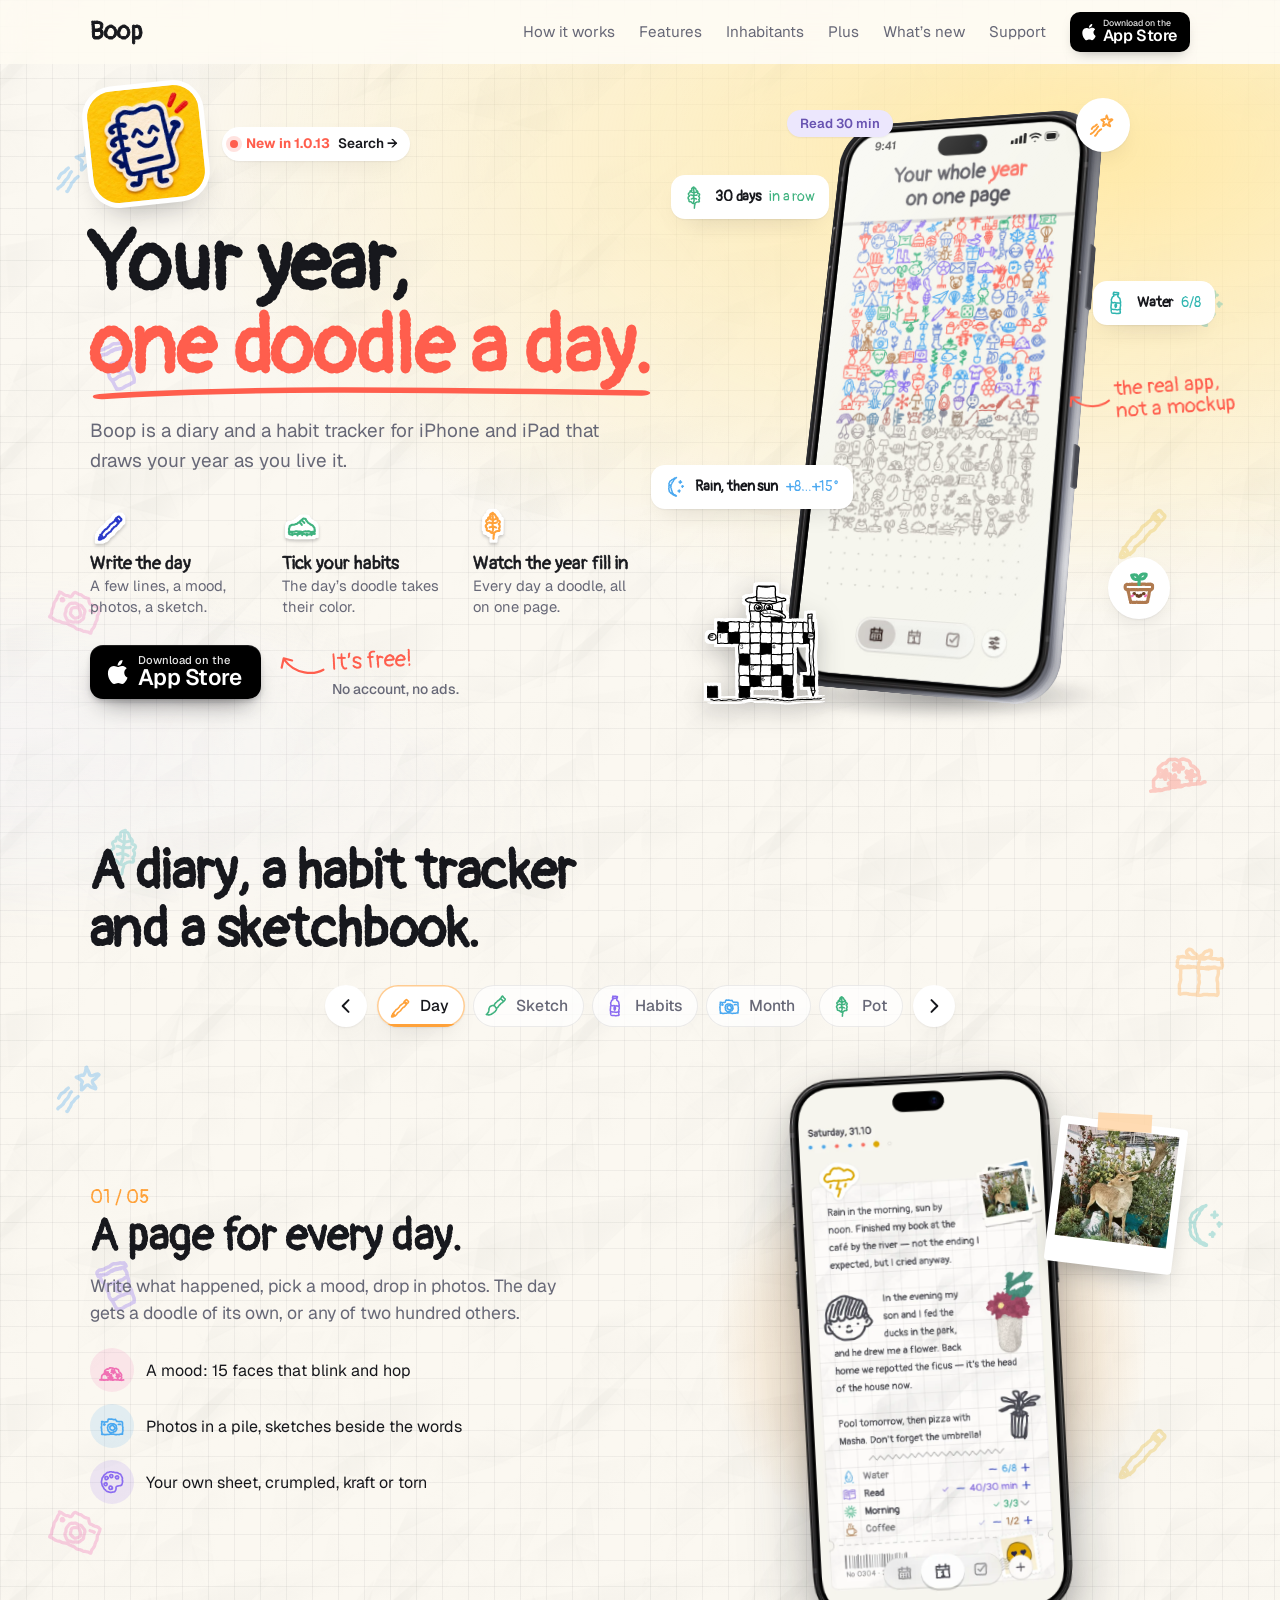
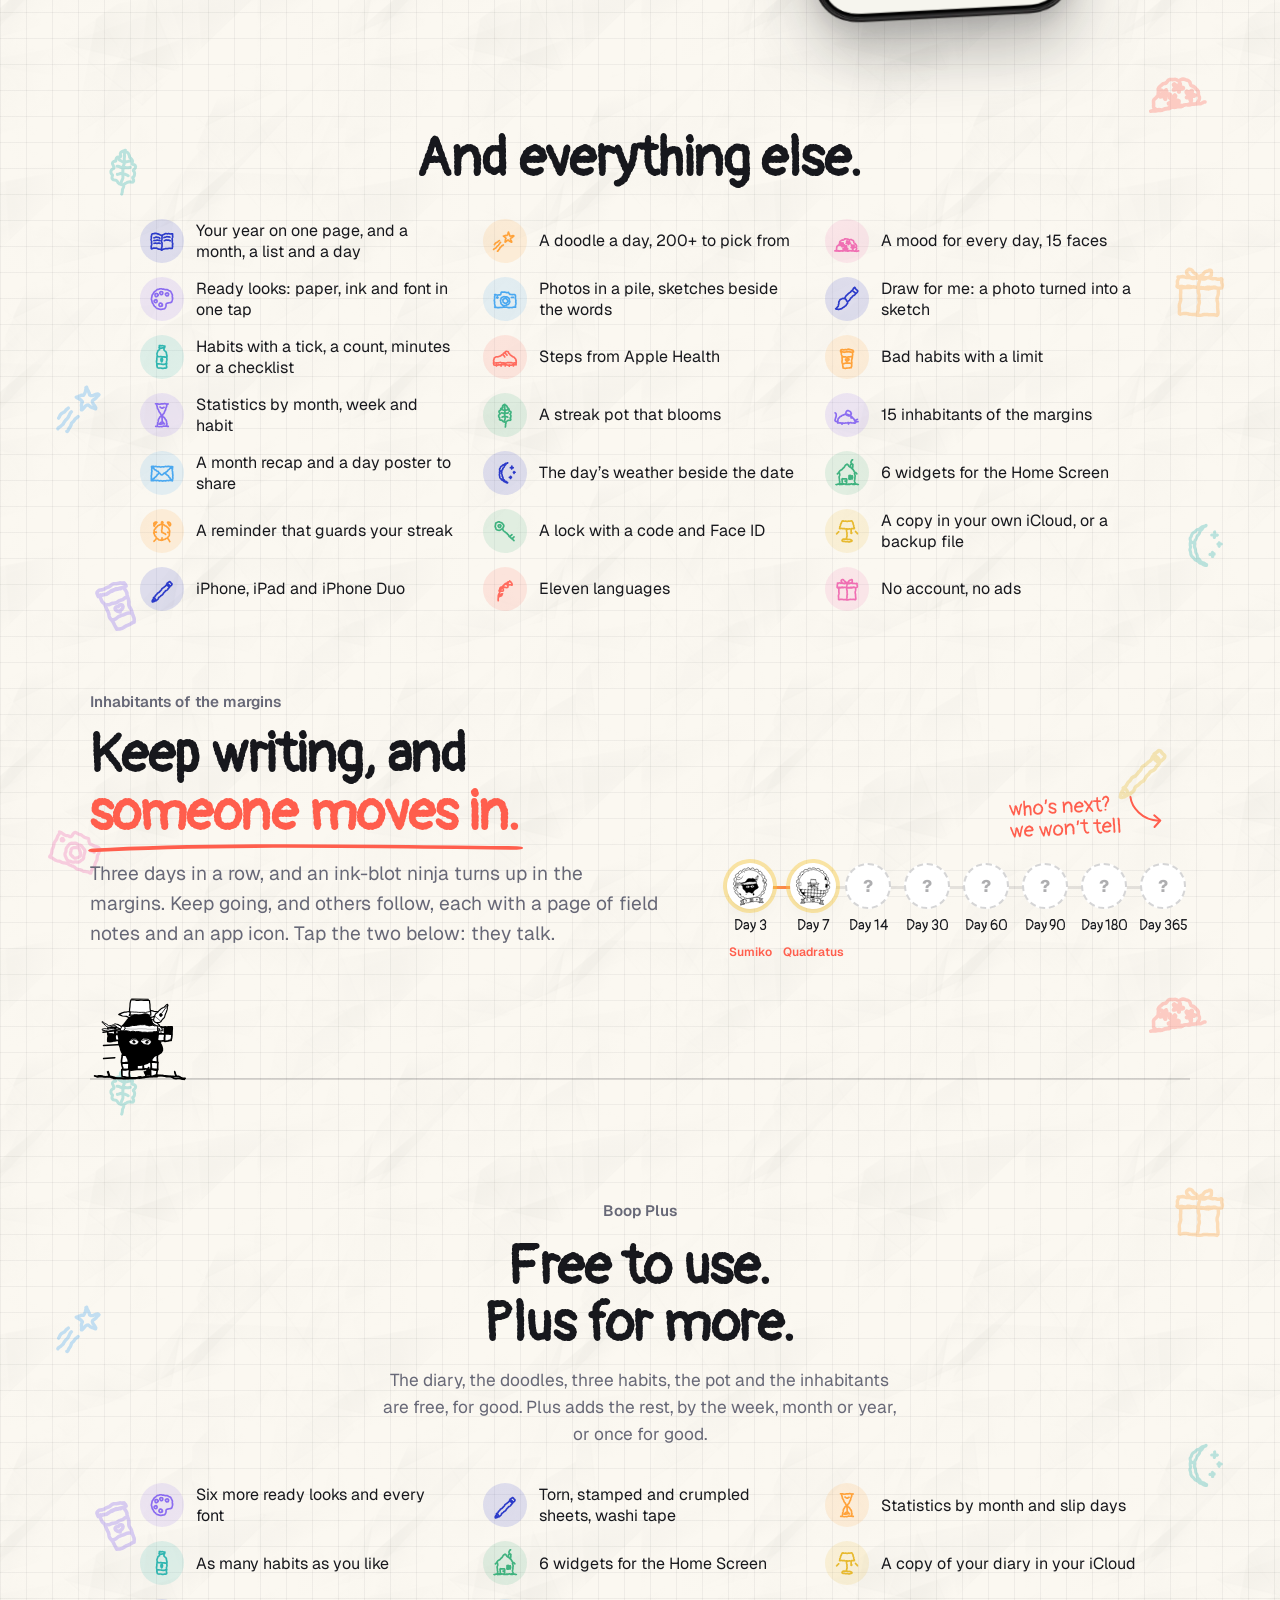
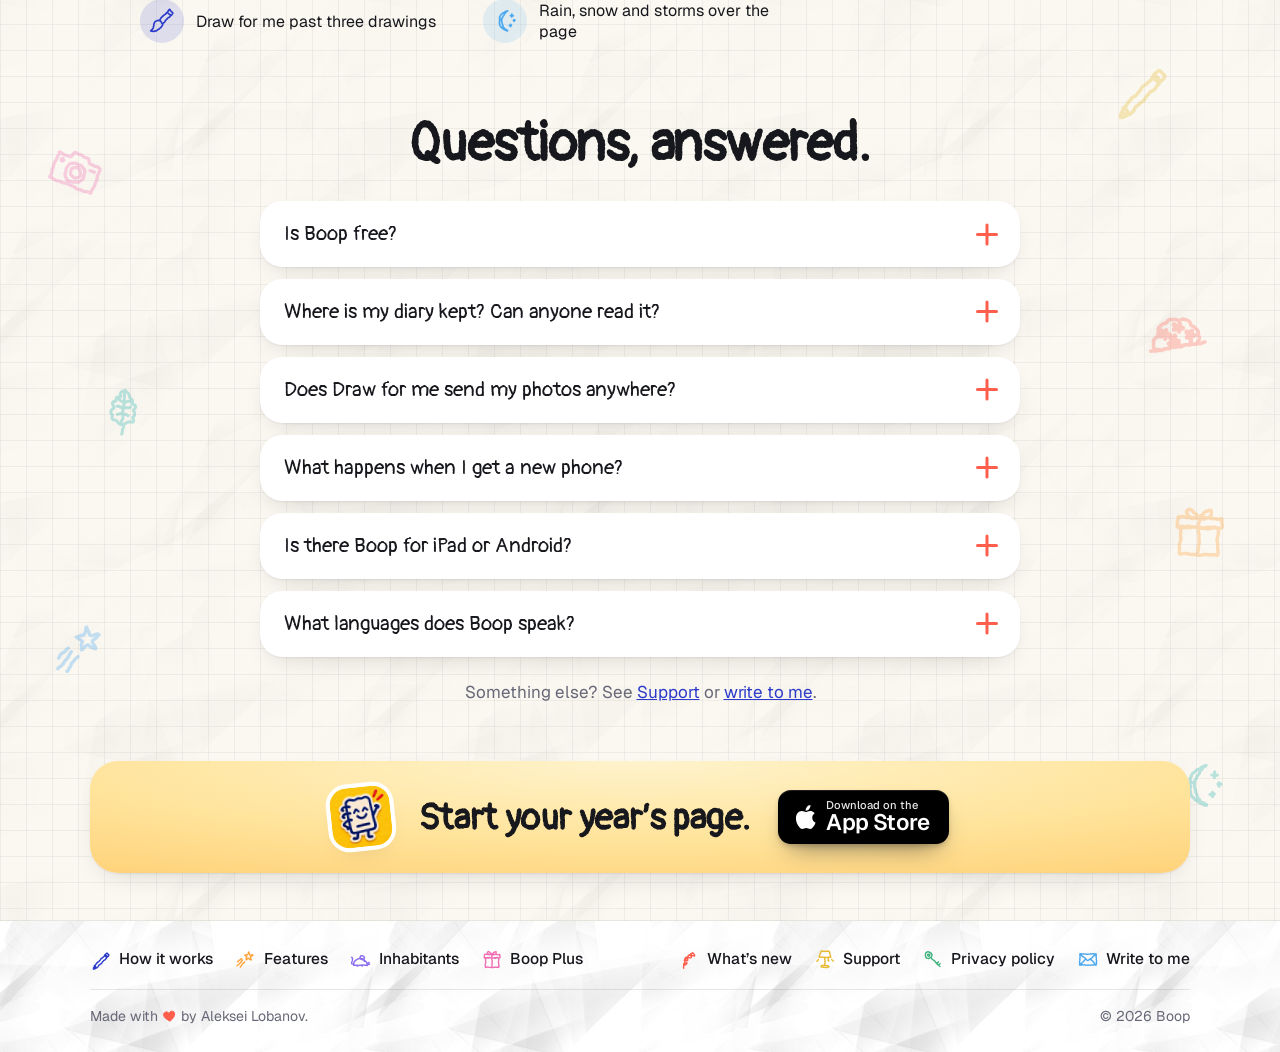
==== commit 6d8dbc2b: "What's New: 1.0.13, search, yesterday in the reminder and days that sprout, from the app's notes; th" ====
--- a/index.html
+++ b/index.html
@@ -48,7 +48,7 @@
 
 <section class="hero">
 <div>
-<div class="hero-top"><img class="hero-icon" src="img/icon.webp" width="112" height="112" alt="Boop&#8217;s icon: a felt notebook waving on yellow"><a class="pill" href="changelog/"><i></i><b>New in 1.0.12</b>New icon &#8594;</a></div>
+<div class="hero-top"><img class="hero-icon" src="img/icon.webp" width="112" height="112" alt="Boop&#8217;s icon: a felt notebook waving on yellow"><a class="pill" href="changelog/"><i></i><b>New in 1.0.13</b>Search &#8594;</a></div>
 <h1>Your year,<br><span class="hl">one doodle a day.<svg viewBox="0 0 100 10" preserveAspectRatio="none" aria-hidden="true"><path pathLength="1" d="M2 7 C 25 2, 55 3, 98 5"/></svg></span></h1>
 <p class="sub">Boop is a diary and a habit tracker for iPhone and iPad that draws your year as you live it.</p>
 <ol class="steps"><li><span class="sticker" style="stroke:#2B3AC9" aria-hidden="true"><svg viewBox="0 0 40 40"><use href="img/doodles.svg#pencil"/></svg></span><span><b>Write the day</b>A few lines, a mood, photos, a sketch.</span></li><li><span class="sticker" style="stroke:#3FB27F" aria-hidden="true"><svg viewBox="0 0 40 40"><use href="img/doodles.svg#run"/></svg></span><span><b>Tick your habits</b>The day&#8217;s doodle takes their color.</span></li><li><span class="sticker" style="stroke:#FFA23A" aria-hidden="true"><svg viewBox="0 0 40 40"><use href="img/doodles.svg#leaf"/></svg></span><span><b>Watch the year fill in</b>Every day a doodle, all on one page.</span></li></ol>
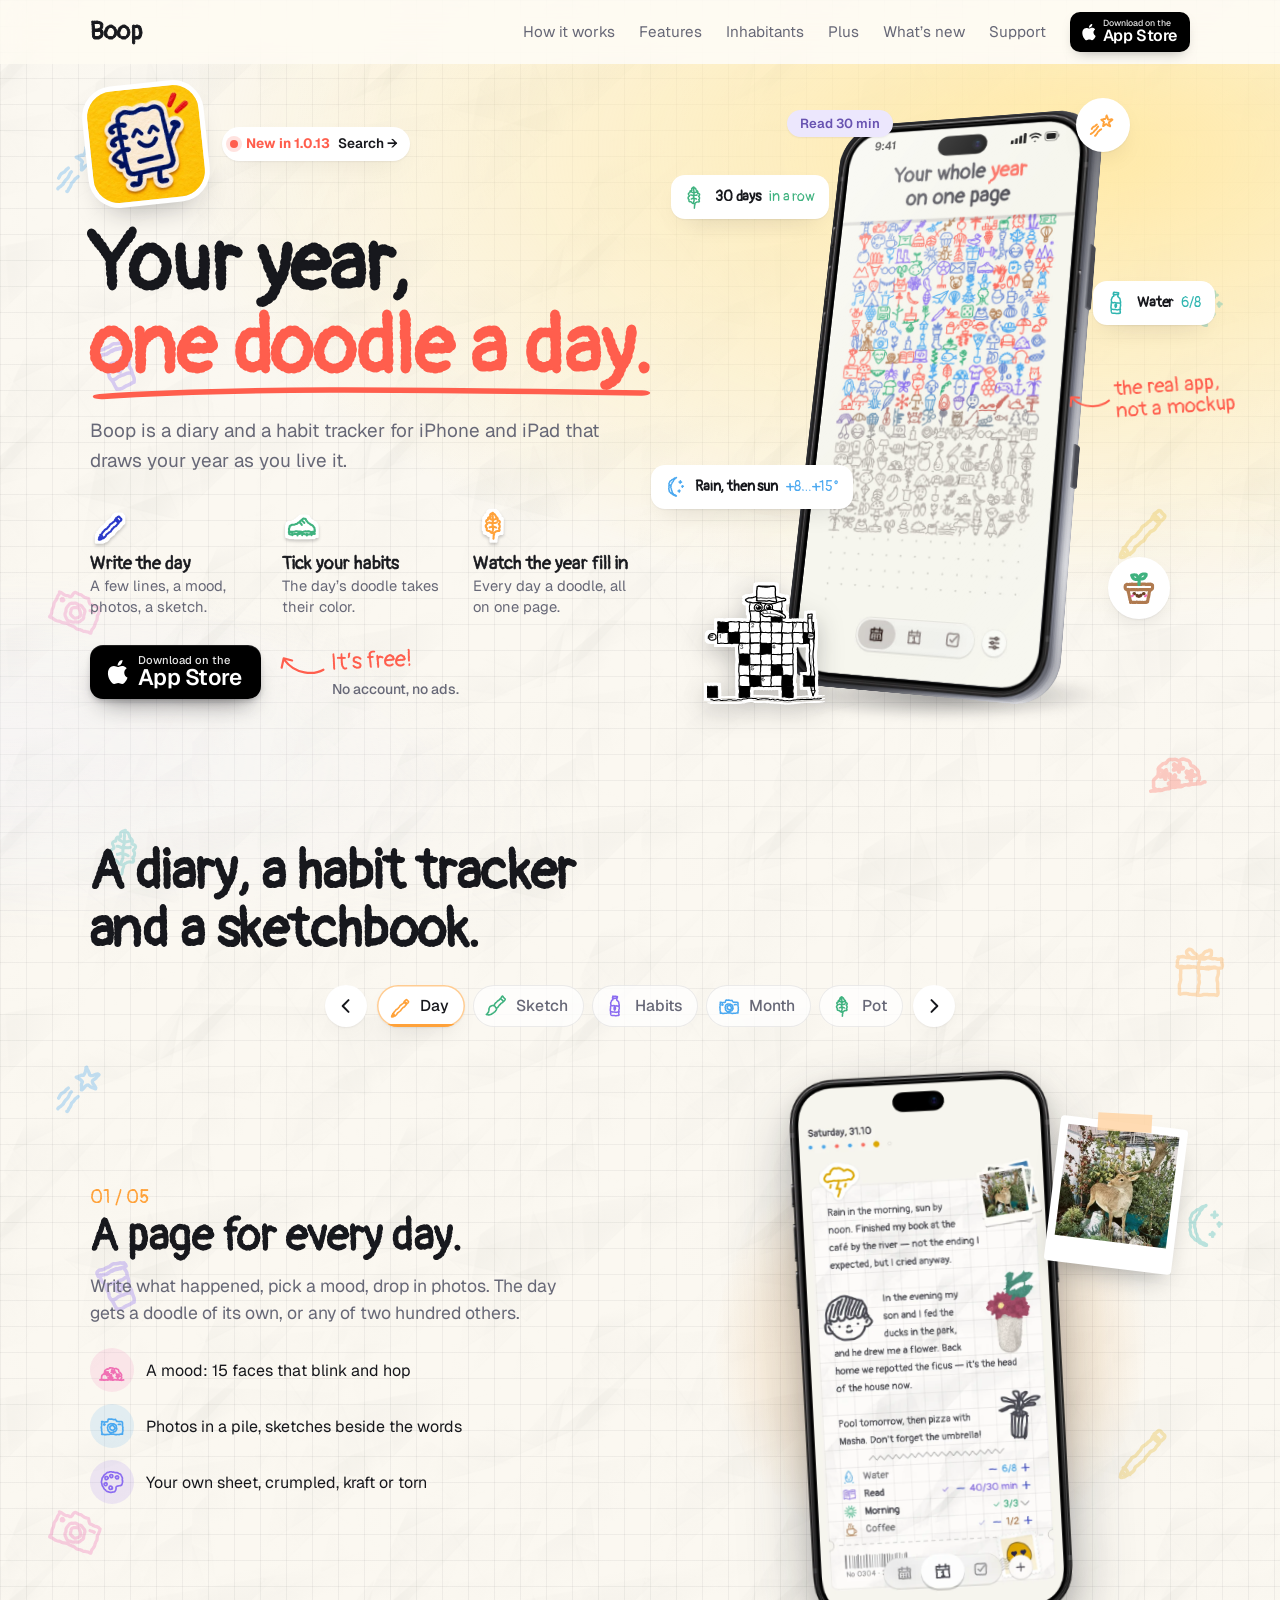
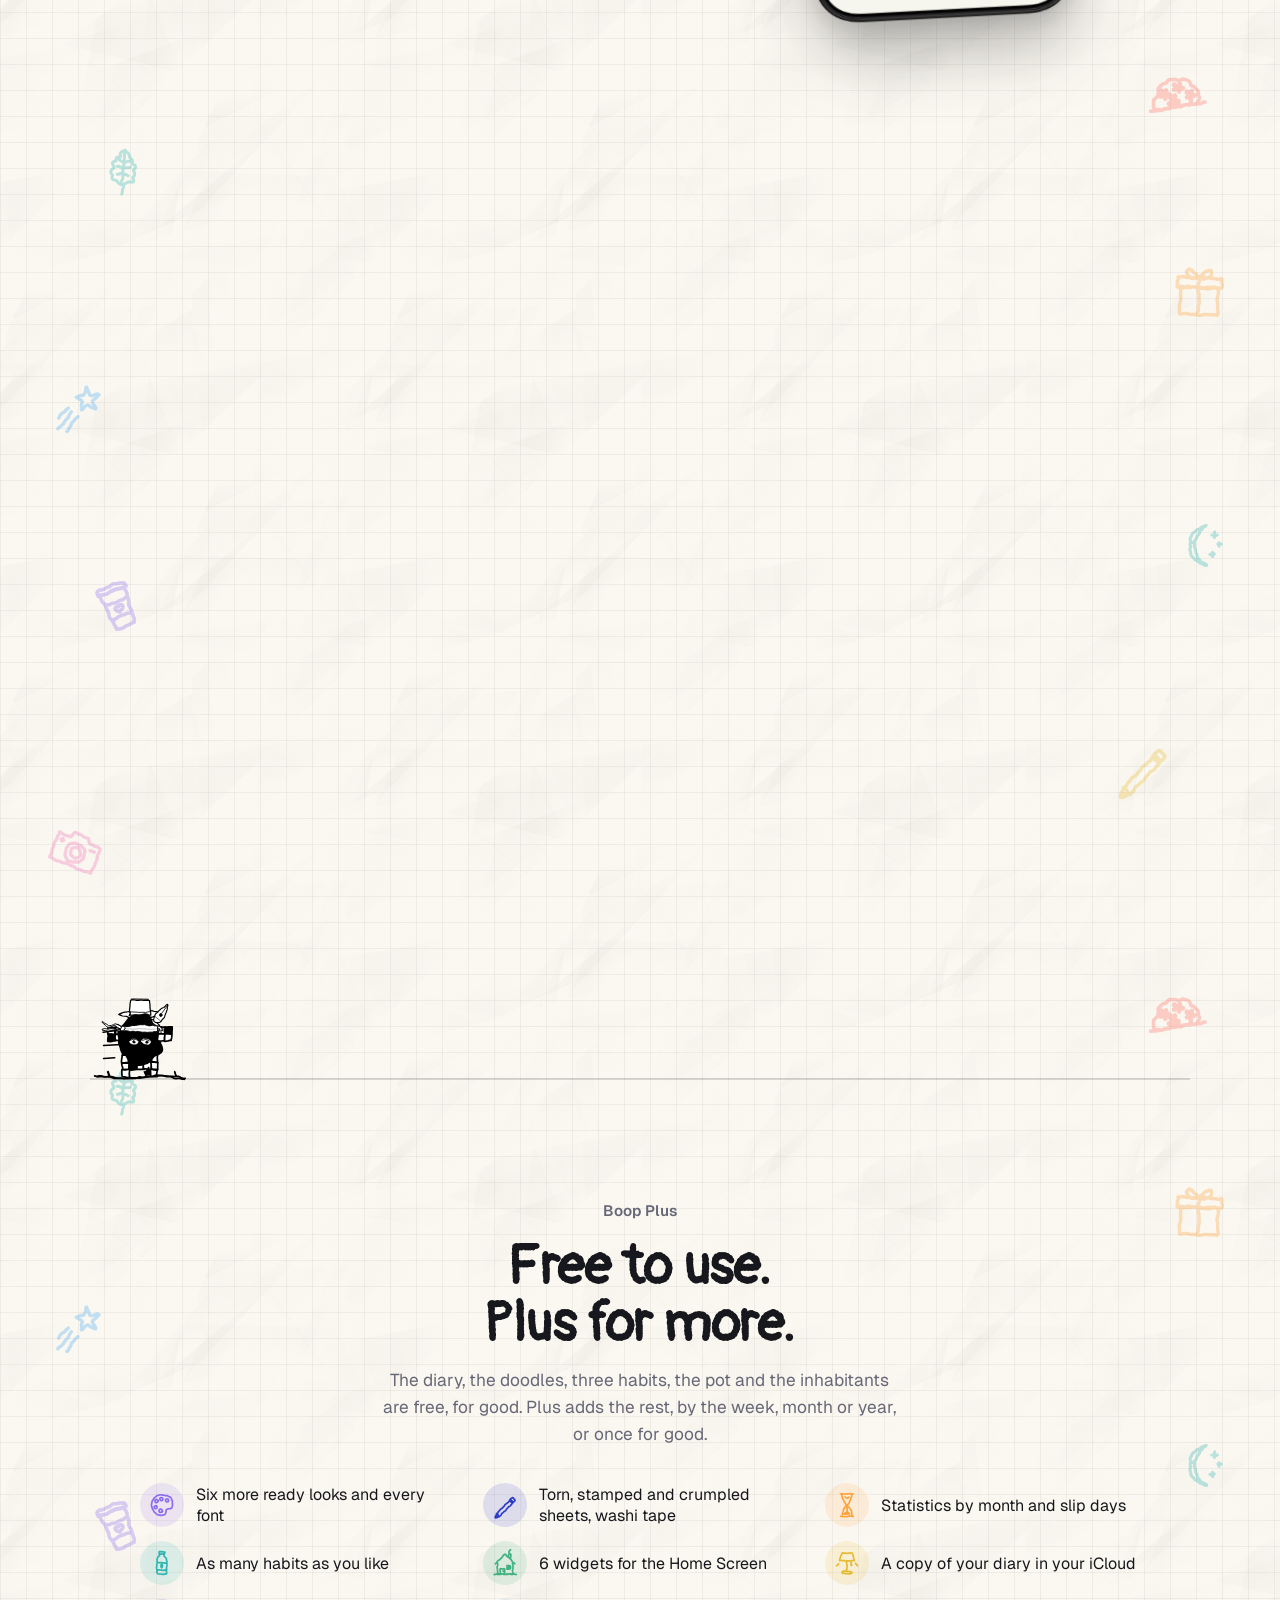
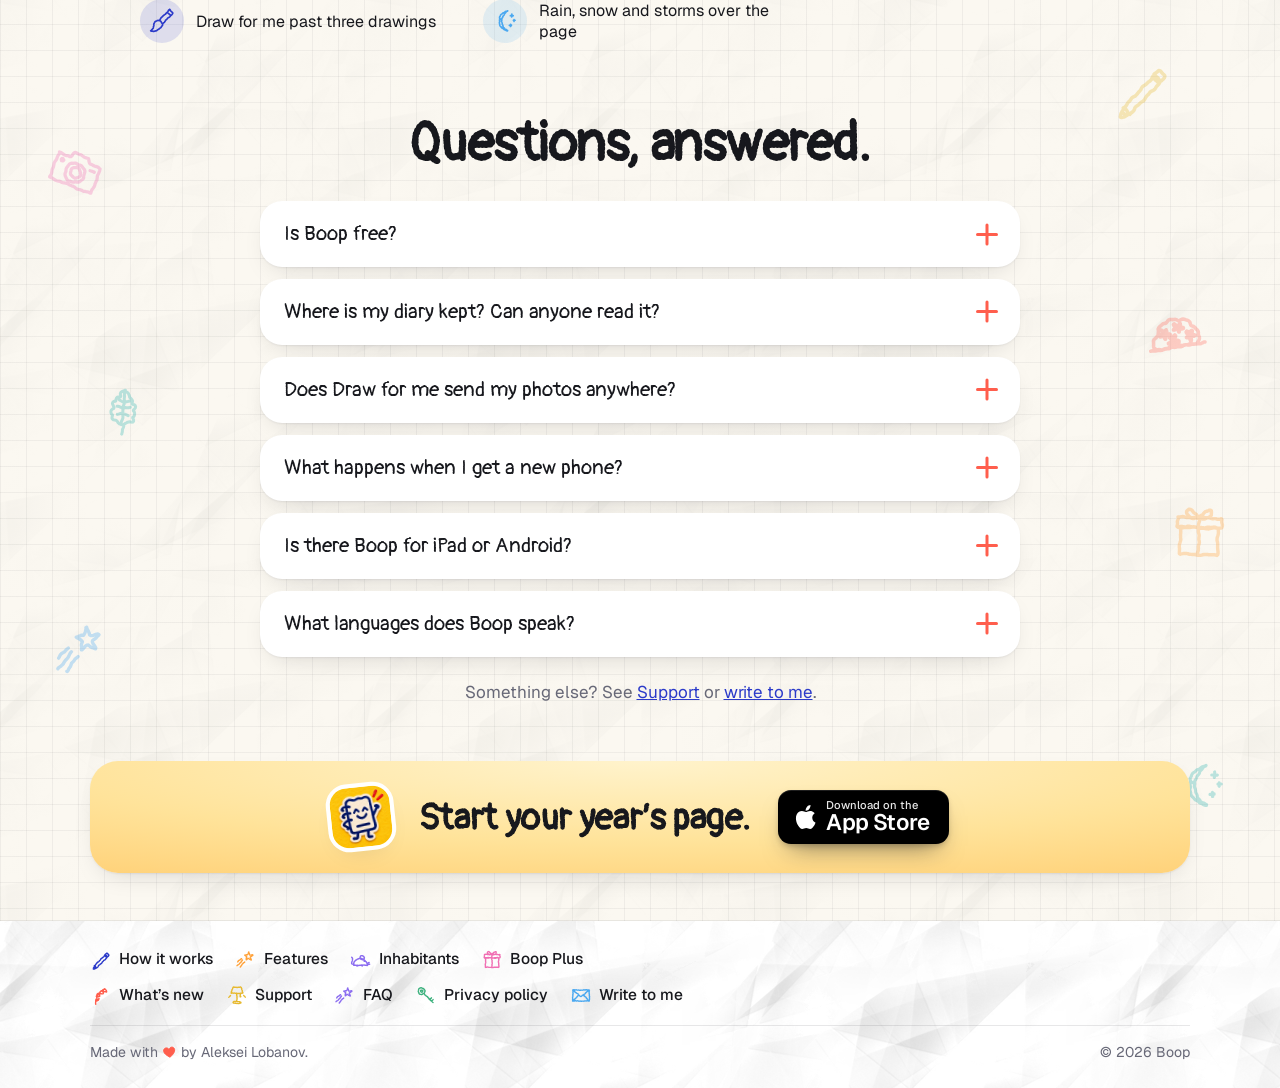
==== commit dc096f88: "Answer pages for search: a private diary with no account, a diary that turns photos into sketches, a" ====
--- a/index.html
+++ b/index.html
@@ -226,7 +226,7 @@
 <footer class="foot">
 <div class="foot-main">
 <nav class="foot-col" aria-label="The app"><a href="#how"><svg viewBox="0 0 40 40" style="stroke:#2B3AC9" aria-hidden="true"><use href="img/doodles.svg#pencil"/></svg>How it works</a><a href="#everything"><svg viewBox="0 0 40 40" style="stroke:#FFA23A" aria-hidden="true"><use href="img/doodles.svg#star"/></svg>Features</a><a href="#inhabitants"><svg viewBox="0 0 40 40" style="stroke:#8B6CF0" aria-hidden="true"><use href="img/doodles.svg#mouse"/></svg>Inhabitants</a><a href="#plus"><svg viewBox="0 0 40 40" style="stroke:#F06FB3" aria-hidden="true"><use href="img/doodles.svg#gift"/></svg>Boop Plus</a></nav>
-<nav class="foot-col" aria-label="Help"><a href="changelog/"><svg viewBox="0 0 40 40" style="stroke:#FF5E4D" aria-hidden="true"><use href="img/doodles.svg#bells"/></svg>What&#8217;s new</a><a href="support/"><svg viewBox="0 0 40 40" style="stroke:#E7B92F" aria-hidden="true"><use href="img/doodles.svg#lamp"/></svg>Support</a><a href="privacy/"><svg viewBox="0 0 40 40" style="stroke:#3FB27F" aria-hidden="true"><use href="img/doodles.svg#key"/></svg>Privacy policy</a><a href="mailto:katleta5000@gmail.com"><svg viewBox="0 0 40 40" style="stroke:#4AA8F0" aria-hidden="true"><use href="img/doodles.svg#envelope"/></svg>Write to me</a></nav>
+<nav class="foot-col" aria-label="Help"><a href="changelog/"><svg viewBox="0 0 40 40" style="stroke:#FF5E4D" aria-hidden="true"><use href="img/doodles.svg#bells"/></svg>What&#8217;s new</a><a href="support/"><svg viewBox="0 0 40 40" style="stroke:#E7B92F" aria-hidden="true"><use href="img/doodles.svg#lamp"/></svg>Support</a><a href="faq/"><svg viewBox="0 0 40 40" style="stroke:#8B6CF0" aria-hidden="true"><use href="img/doodles.svg#star"/></svg>FAQ</a><a href="privacy/"><svg viewBox="0 0 40 40" style="stroke:#3FB27F" aria-hidden="true"><use href="img/doodles.svg#key"/></svg>Privacy policy</a><a href="mailto:katleta5000@gmail.com"><svg viewBox="0 0 40 40" style="stroke:#4AA8F0" aria-hidden="true"><use href="img/doodles.svg#envelope"/></svg>Write to me</a></nav>
 </div>
 <div class="foot-line"><span>Made with <svg class="heart" viewBox="0 0 24 22" role="img" aria-label="love"><path d="M12 19.5C6.5 15.6 3 12.4 3 8.3 3 5.6 5 3.6 7.5 3.6c1.9 0 3.4 1.1 4.5 2.9 1.1-1.8 2.6-2.9 4.5-2.9 2.5 0 4.5 2 4.5 4.7 0 4.1-3.5 7.3-9 11.2z"/></svg> by Aleksei Lobanov.</span><span>&#169; 2026 Boop</span></div>
 </footer>
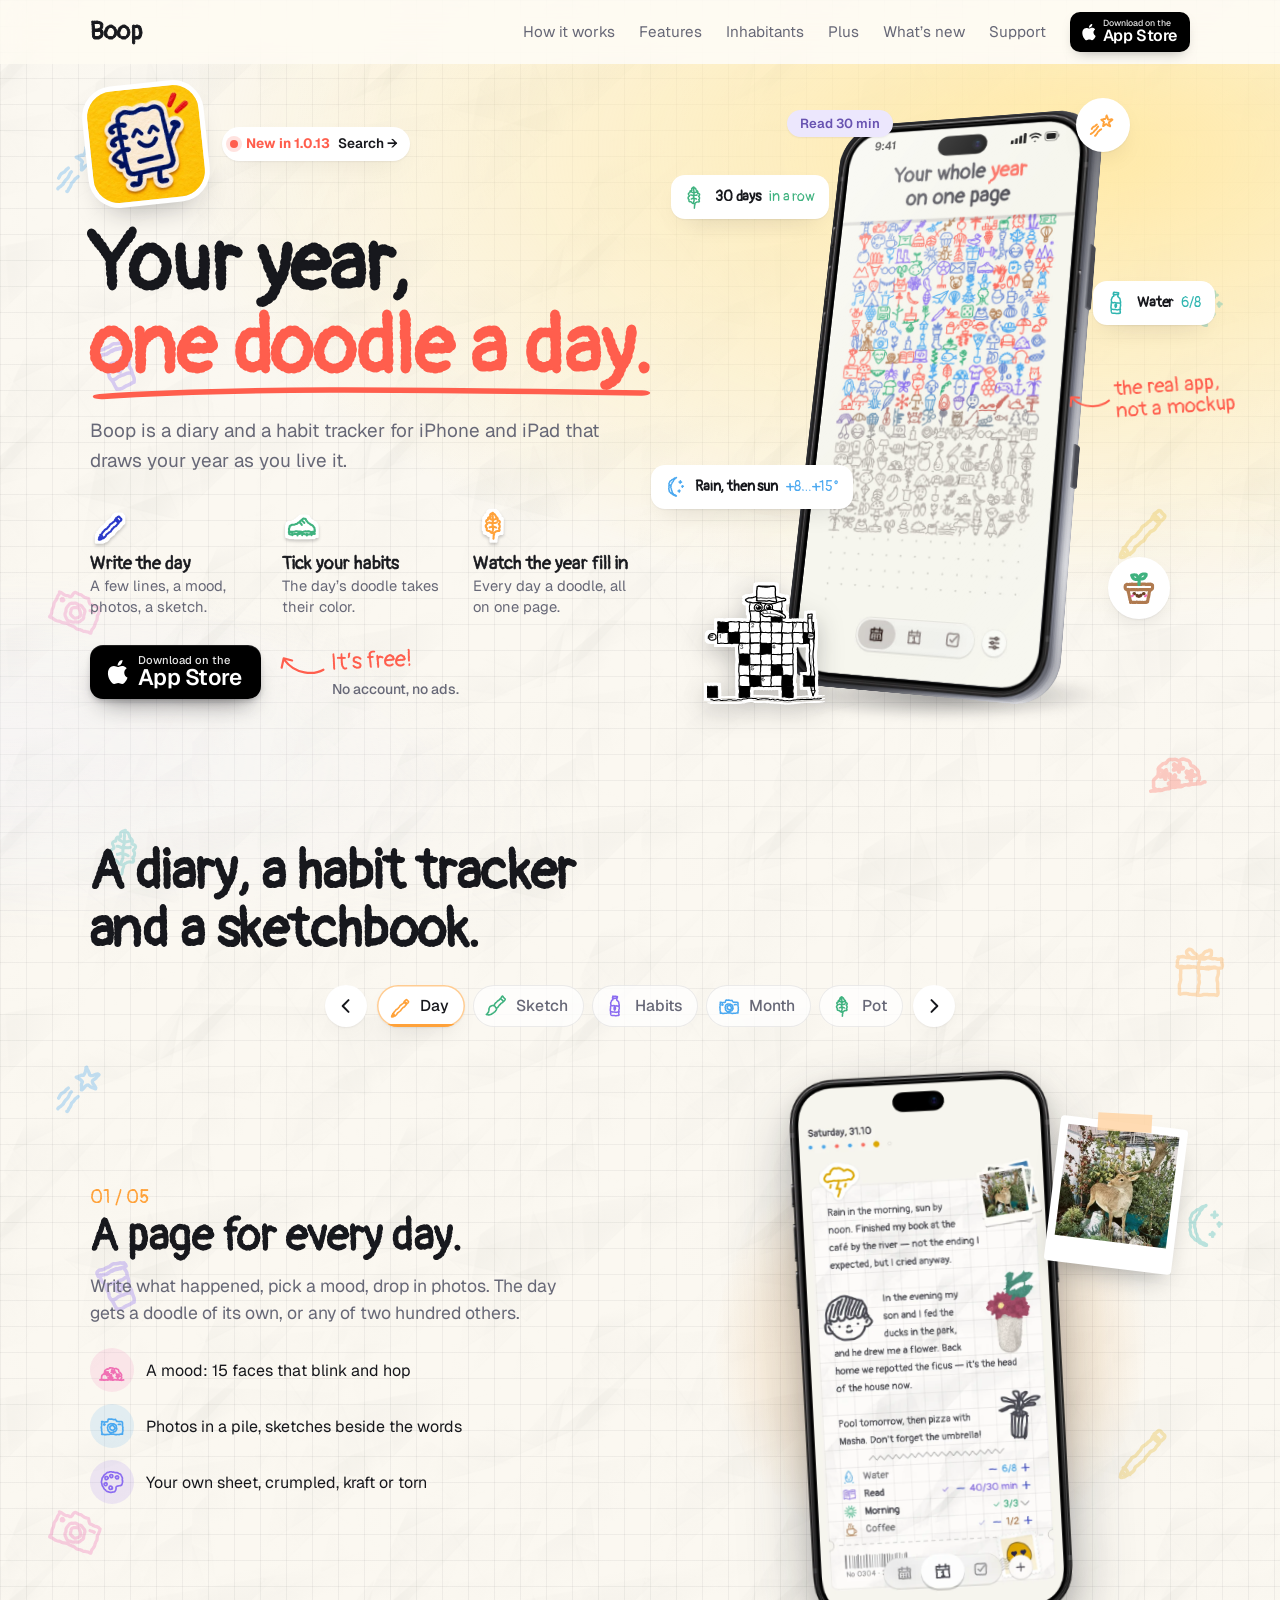
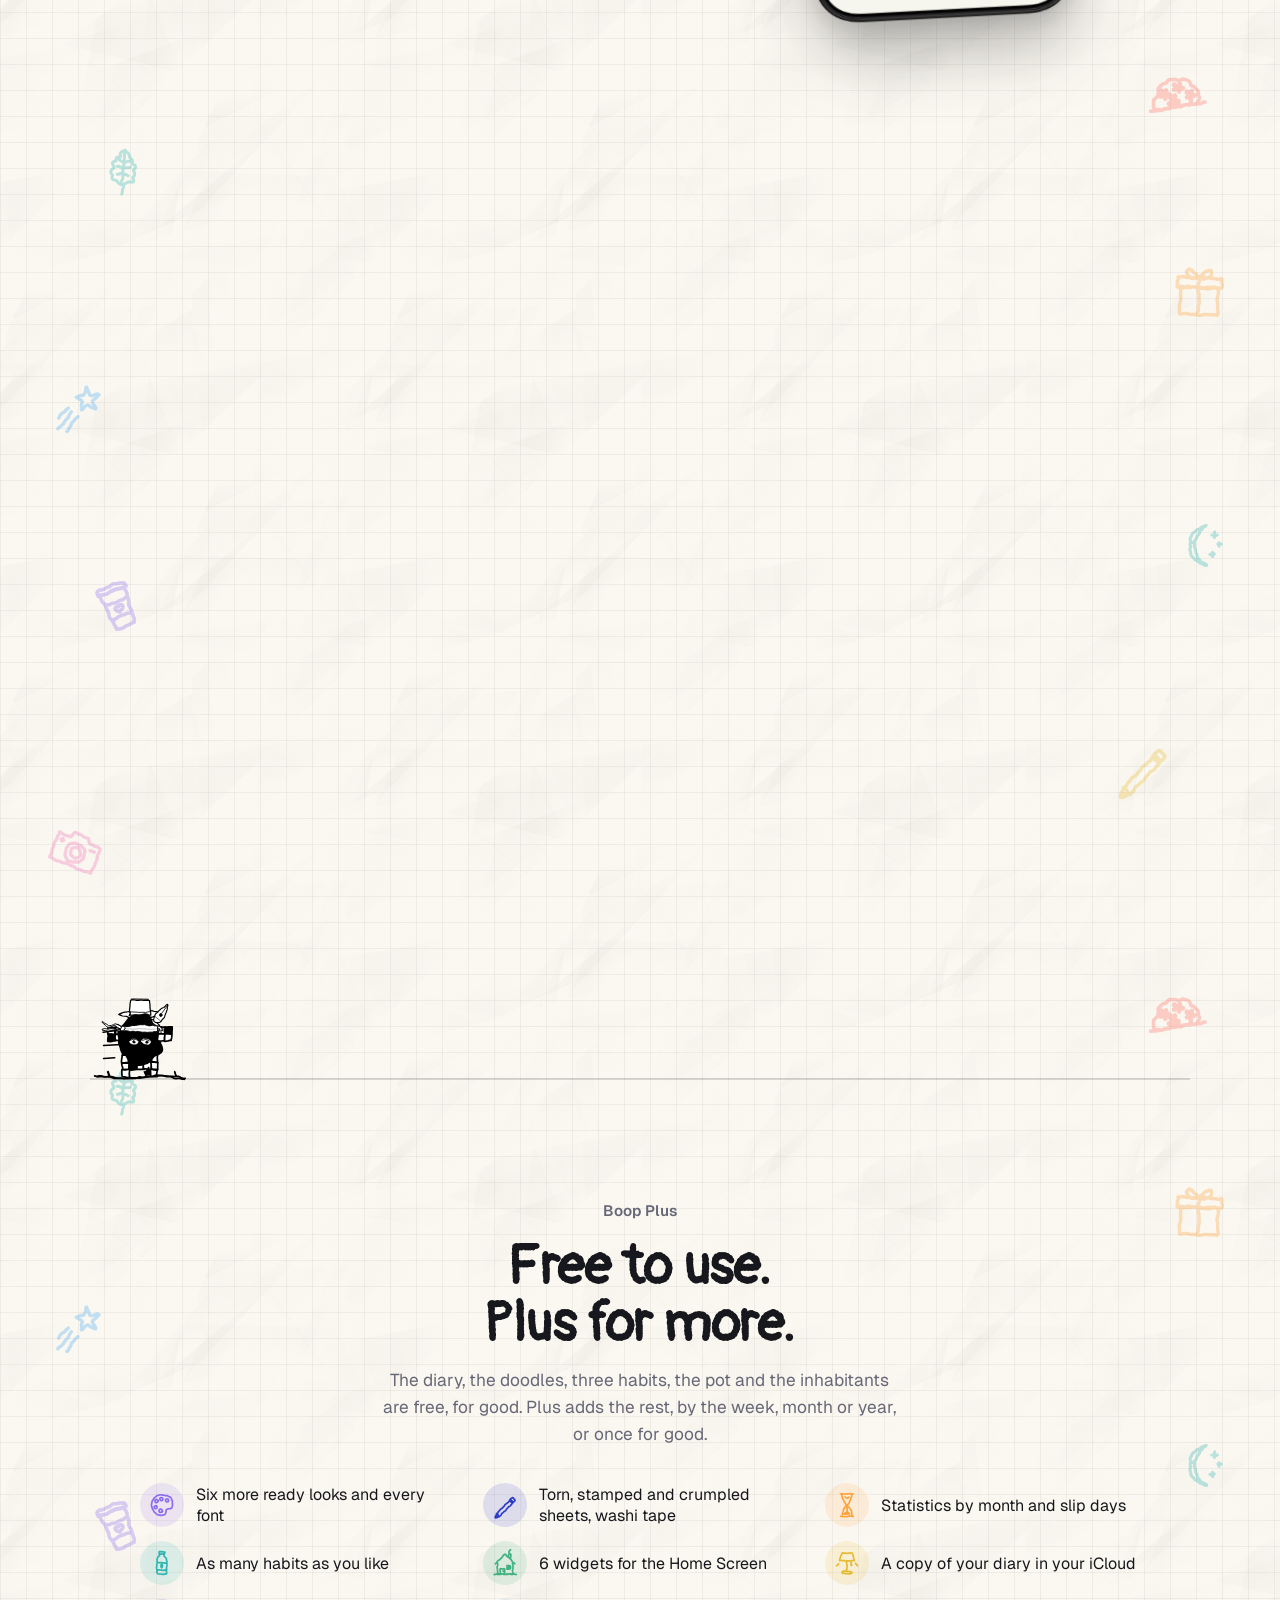
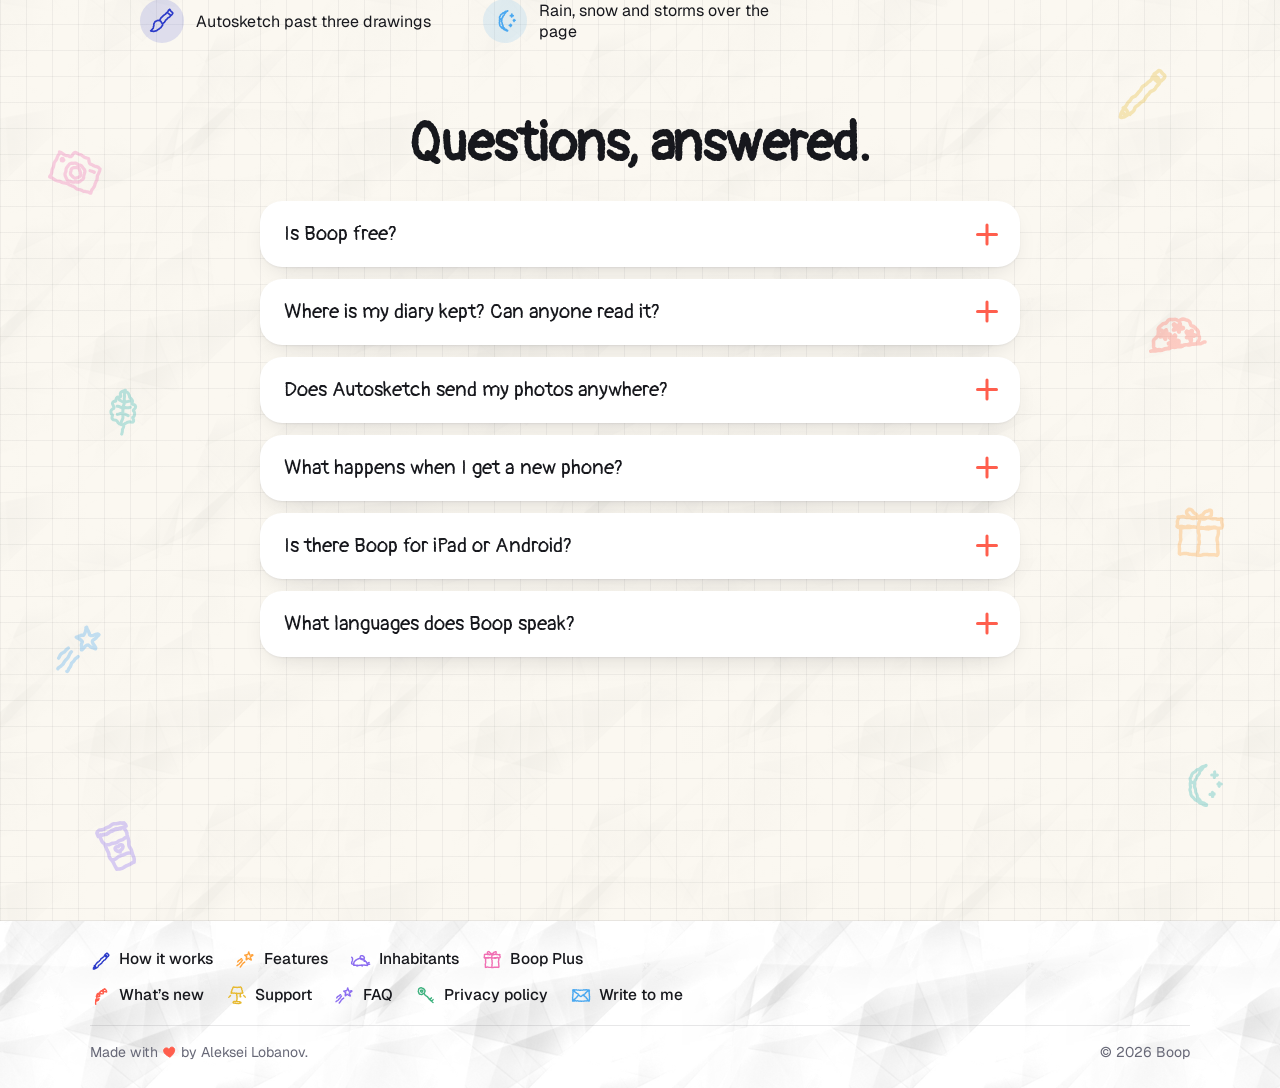
==== commit 151a5c9f: "Landing: Draw for me is Autosketch, as the app calls it now — in the sketch row, the features, Plus " ====
--- a/index.html
+++ b/index.html
@@ -96,8 +96,8 @@
 <div class="frow-text">
 <p class="frow-num">02 / 05</p>
 <h3>Trace a photo, keep the sketch.</h3>
-<p class="note">Draw over a photo of the day, or tap Draw for me and the phone draws it, in pen or in crayon. The photo goes, the sketch stays.</p>
-<ul class="all frow-list"><li><span class="spot" style="--c:#2B3AC9" aria-hidden="true"><svg viewBox="0 0 40 40"><use href="img/doodles.svg#brush"/></svg></span><span>A pen, a crayon, an eraser, undo</span></li><li><span class="spot" style="--c:#FFA23A" aria-hidden="true"><svg viewBox="0 0 40 40"><use href="img/doodles.svg#star"/></svg></span><span>Draw for me, done on the phone itself</span></li><li><span class="spot" style="--c:#3FB27F" aria-hidden="true"><svg viewBox="0 0 40 40"><use href="img/doodles.svg#pencil"/></svg></span><span>Up to three sketches a day</span></li></ul>
+<p class="note">Draw over a photo of the day, or tap Autosketch and the phone draws it, in pen or in crayon. The photo goes, the sketch stays.</p>
+<ul class="all frow-list"><li><span class="spot" style="--c:#2B3AC9" aria-hidden="true"><svg viewBox="0 0 40 40"><use href="img/doodles.svg#brush"/></svg></span><span>A pen, a crayon, an eraser, undo</span></li><li><span class="spot" style="--c:#FFA23A" aria-hidden="true"><svg viewBox="0 0 40 40"><use href="img/doodles.svg#star"/></svg></span><span>Autosketch, done on the phone itself</span></li><li><span class="spot" style="--c:#3FB27F" aria-hidden="true"><svg viewBox="0 0 40 40"><use href="img/doodles.svg#pencil"/></svg></span><span>Up to three sketches a day</span></li></ul>
 </div>
 <div class="frow-media">
 <div class="phone"><div class="screen"><img src="img/s2_sketch.webp" width="660" height="1434" alt="A crayon sketch of a vase of flowers traced over its photo in Boop." loading="lazy"></div></div>
@@ -153,7 +153,7 @@
 <li><span class="spot" style="--c:#F06FB3" aria-hidden="true"><svg viewBox="0 0 40 40"><use href="img/doodles.svg#flower"/></svg></span><span>A mood for every day, 15 faces</span></li>
 <li><span class="spot" style="--c:#8B6CF0" aria-hidden="true"><svg viewBox="0 0 40 40"><use href="img/doodles.svg#palette"/></svg></span><span>Ready looks: paper, ink and font in one tap</span></li>
 <li><span class="spot" style="--c:#4AA8F0" aria-hidden="true"><svg viewBox="0 0 40 40"><use href="img/doodles.svg#camera"/></svg></span><span>Photos in a pile, sketches beside the words</span></li>
-<li><span class="spot" style="--c:#2B3AC9" aria-hidden="true"><svg viewBox="0 0 40 40"><use href="img/doodles.svg#brush"/></svg></span><span>Draw for me: a photo turned into a sketch</span></li>
+<li><span class="spot" style="--c:#2B3AC9" aria-hidden="true"><svg viewBox="0 0 40 40"><use href="img/doodles.svg#brush"/></svg></span><span>Autosketch: tap it and a photo becomes a sketch</span></li>
 <li><span class="spot" style="--c:#2FB5B0" aria-hidden="true"><svg viewBox="0 0 40 40"><use href="img/doodles.svg#water"/></svg></span><span>Habits with a tick, a count, minutes or a checklist</span></li>
 <li><span class="spot" style="--c:#FF6B5E" aria-hidden="true"><svg viewBox="0 0 40 40"><use href="img/doodles.svg#run"/></svg></span><span>Steps from Apple Health</span></li>
 <li><span class="spot" style="--c:#FFA23A" aria-hidden="true"><svg viewBox="0 0 40 40"><use href="img/doodles.svg#coffee"/></svg></span><span>Bad habits with a limit</span></li>
@@ -204,14 +204,14 @@
 <li><span class="spot" style="--c:#2FB5B0" aria-hidden="true"><svg viewBox="0 0 40 40"><use href="img/doodles.svg#water"/></svg></span><span>As many habits as you like</span></li>
 <li><span class="spot" style="--c:#3FB27F" aria-hidden="true"><svg viewBox="0 0 40 40"><use href="img/doodles.svg#home"/></svg></span><span>6 widgets for the Home Screen</span></li>
 <li><span class="spot" style="--c:#E7B92F" aria-hidden="true"><svg viewBox="0 0 40 40"><use href="img/doodles.svg#lamp"/></svg></span><span>A copy of your diary in your iCloud</span></li>
-<li><span class="spot" style="--c:#2B3AC9" aria-hidden="true"><svg viewBox="0 0 40 40"><use href="img/doodles.svg#brush"/></svg></span><span>Draw for me past three drawings</span></li>
+<li><span class="spot" style="--c:#2B3AC9" aria-hidden="true"><svg viewBox="0 0 40 40"><use href="img/doodles.svg#brush"/></svg></span><span>Autosketch past three drawings</span></li>
 <li><span class="spot" style="--c:#4AA8F0" aria-hidden="true"><svg viewBox="0 0 40 40"><use href="img/doodles.svg#moon"/></svg></span><span>Rain, snow and storms over the page</span></li>
 </ul>
 </section>
 
 <section class="section center faq" id="faq">
 <div class="scribbled reveal"><h2>Questions, answered.</h2></div>
-<div class="faq-list reveal"><details class="qa"><summary>Is Boop free?<span class="qa-plus" aria-hidden="true"></span></summary><p>Yes. The diary, the doodles, up to three habits (steps from Apple Health among them), the inhabitants and the lock are free, for good. Boop Plus adds as many habits as you like, the widgets, a copy in your iCloud, every paper and font, and Draw for me past three drawings. It comes by the week, month or year, or once for good; the App Store shows the price in your currency.</p></details><details class="qa"><summary>Where is my diary kept? Can anyone read it?<span class="qa-plus" aria-hidden="true"></span></summary><p>On your iPhone. Boop has no account, so there is no server holding your diary and nobody to read it. With Plus, Boop also keeps a copy in your own iCloud Drive. A code and Face ID can lock the diary on the phone itself.</p></details><details class="qa"><summary>Does Draw for me send my photos anywhere?<span class="qa-plus" aria-hidden="true"></span></summary><p>No. The drawing is made on the iPhone itself: it works offline, and the photo never leaves the phone.</p></details><details class="qa"><summary>What happens when I get a new phone?<span class="qa-plus" aria-hidden="true"></span></summary><p>With the iCloud copy on, install Boop on the new phone and it offers to bring your diary back. Without it, export a backup file in Settings, which is free, and restore it on the new phone.</p></details><details class="qa"><summary>Is there Boop for iPad or Android?<span class="qa-plus" aria-hidden="true"></span></summary><p>Boop is on iPhone and iPad, on iOS 17 or later, and fills an open iPhone Duo. Your iPhone and your iPad keep their own diaries for now. There is no Android version yet.</p></details><details class="qa"><summary>What languages does Boop speak?<span class="qa-plus" aria-hidden="true"></span></summary><p>English, Russian, German, Spanish, French, Italian, Portuguese, Serbian, Japanese, Korean and Traditional Chinese.</p></details></div>
+<div class="faq-list reveal"><details class="qa"><summary>Is Boop free?<span class="qa-plus" aria-hidden="true"></span></summary><p>Yes. The diary, the doodles, up to three habits (steps from Apple Health among them), the inhabitants and the lock are free, for good. Boop Plus adds as many habits as you like, the widgets, a copy in your iCloud, every paper and font, and Autosketch past three drawings. It comes by the week, month or year, or once for good; the App Store shows the price in your currency.</p></details><details class="qa"><summary>Where is my diary kept? Can anyone read it?<span class="qa-plus" aria-hidden="true"></span></summary><p>On your iPhone. Boop has no account, so there is no server holding your diary and nobody to read it. With Plus, Boop also keeps a copy in your own iCloud Drive. A code and Face ID can lock the diary on the phone itself.</p></details><details class="qa"><summary>Does Autosketch send my photos anywhere?<span class="qa-plus" aria-hidden="true"></span></summary><p>No. The drawing is made on the iPhone itself: it works offline, and the photo never leaves the phone.</p></details><details class="qa"><summary>What happens when I get a new phone?<span class="qa-plus" aria-hidden="true"></span></summary><p>With the iCloud copy on, install Boop on the new phone and it offers to bring your diary back. Without it, export a backup file in Settings, which is free, and restore it on the new phone.</p></details><details class="qa"><summary>Is there Boop for iPad or Android?<span class="qa-plus" aria-hidden="true"></span></summary><p>Boop is on iPhone and iPad, on iOS 17 or later, and fills an open iPhone Duo. Your iPhone and your iPad keep their own diaries for now. There is no Android version yet.</p></details><details class="qa"><summary>What languages does Boop speak?<span class="qa-plus" aria-hidden="true"></span></summary><p>English, Russian, German, Spanish, French, Italian, Portuguese, Serbian, Japanese, Korean and Traditional Chinese.</p></details></div>
 <p class="faq-more reveal">Something else? See <a href="support/">Support</a> or <a href="mailto:katleta5000@gmail.com">write to me</a>.</p>
 </section>
 
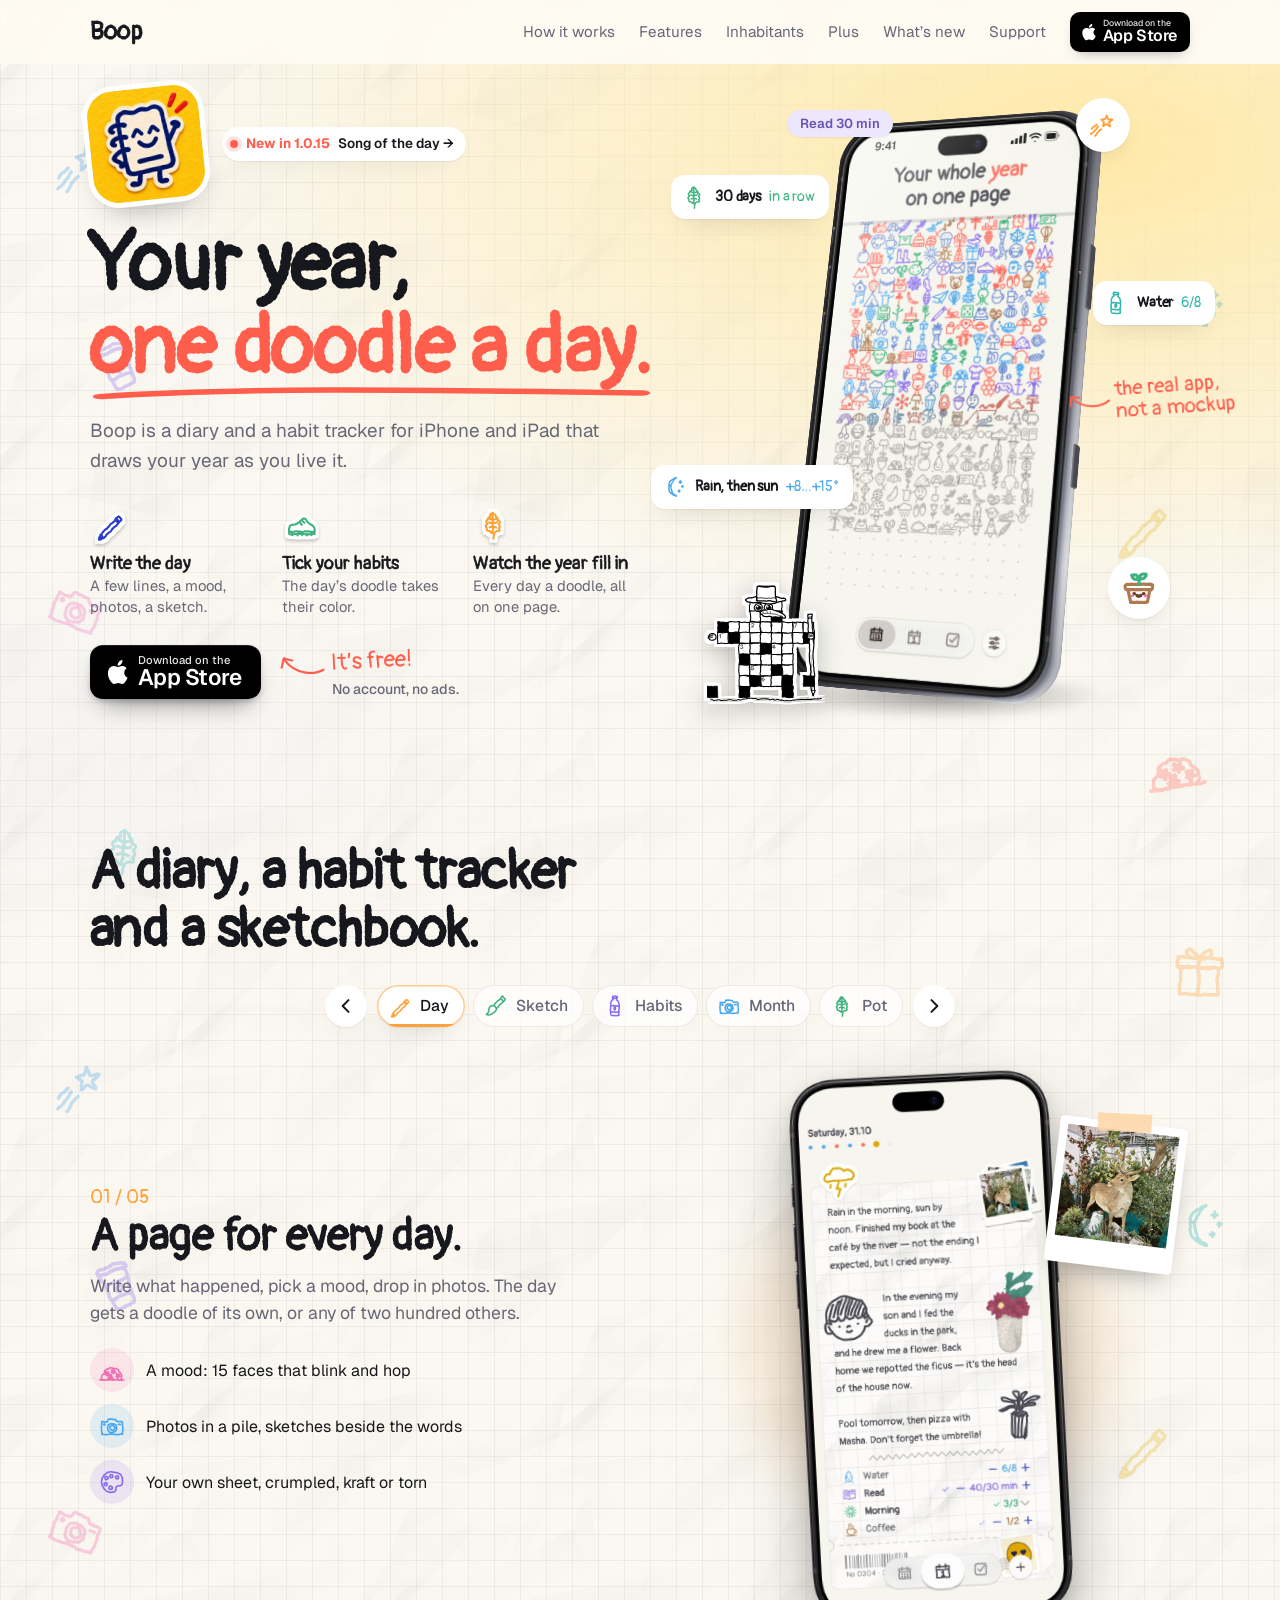
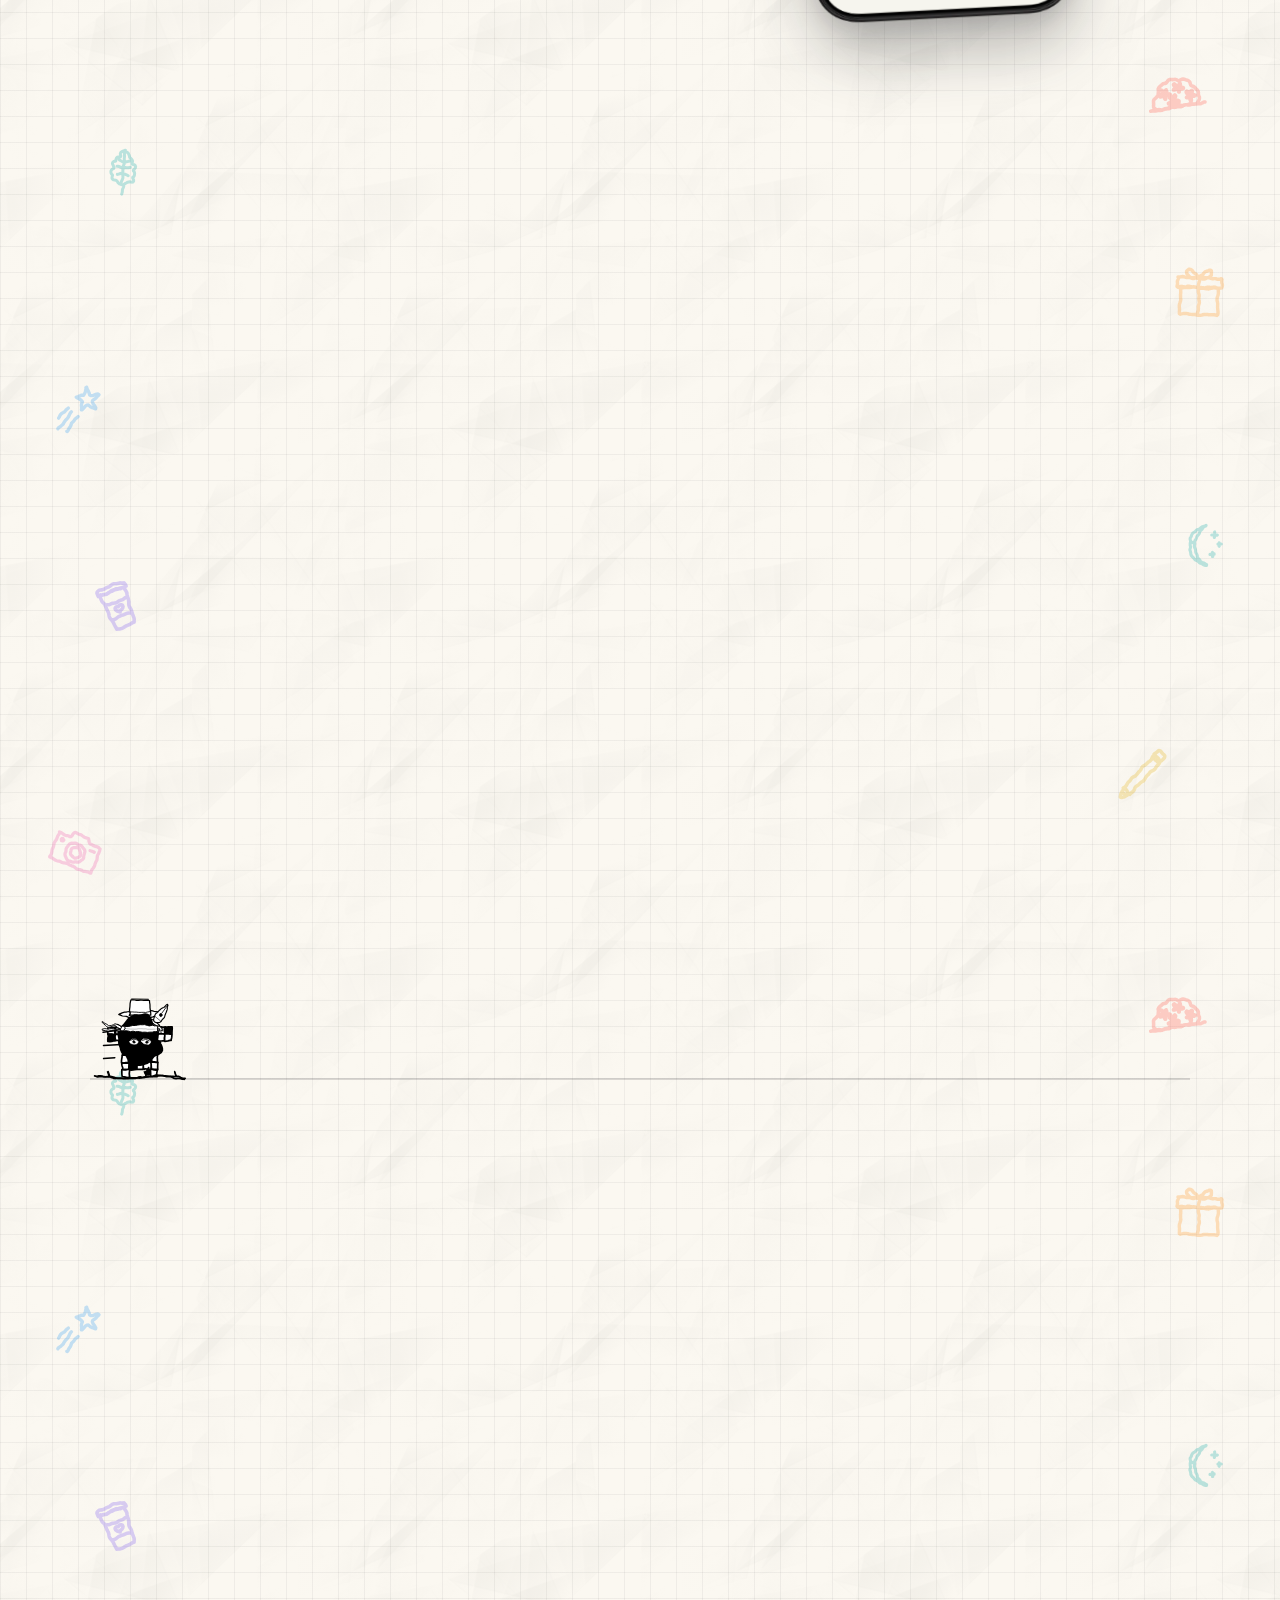
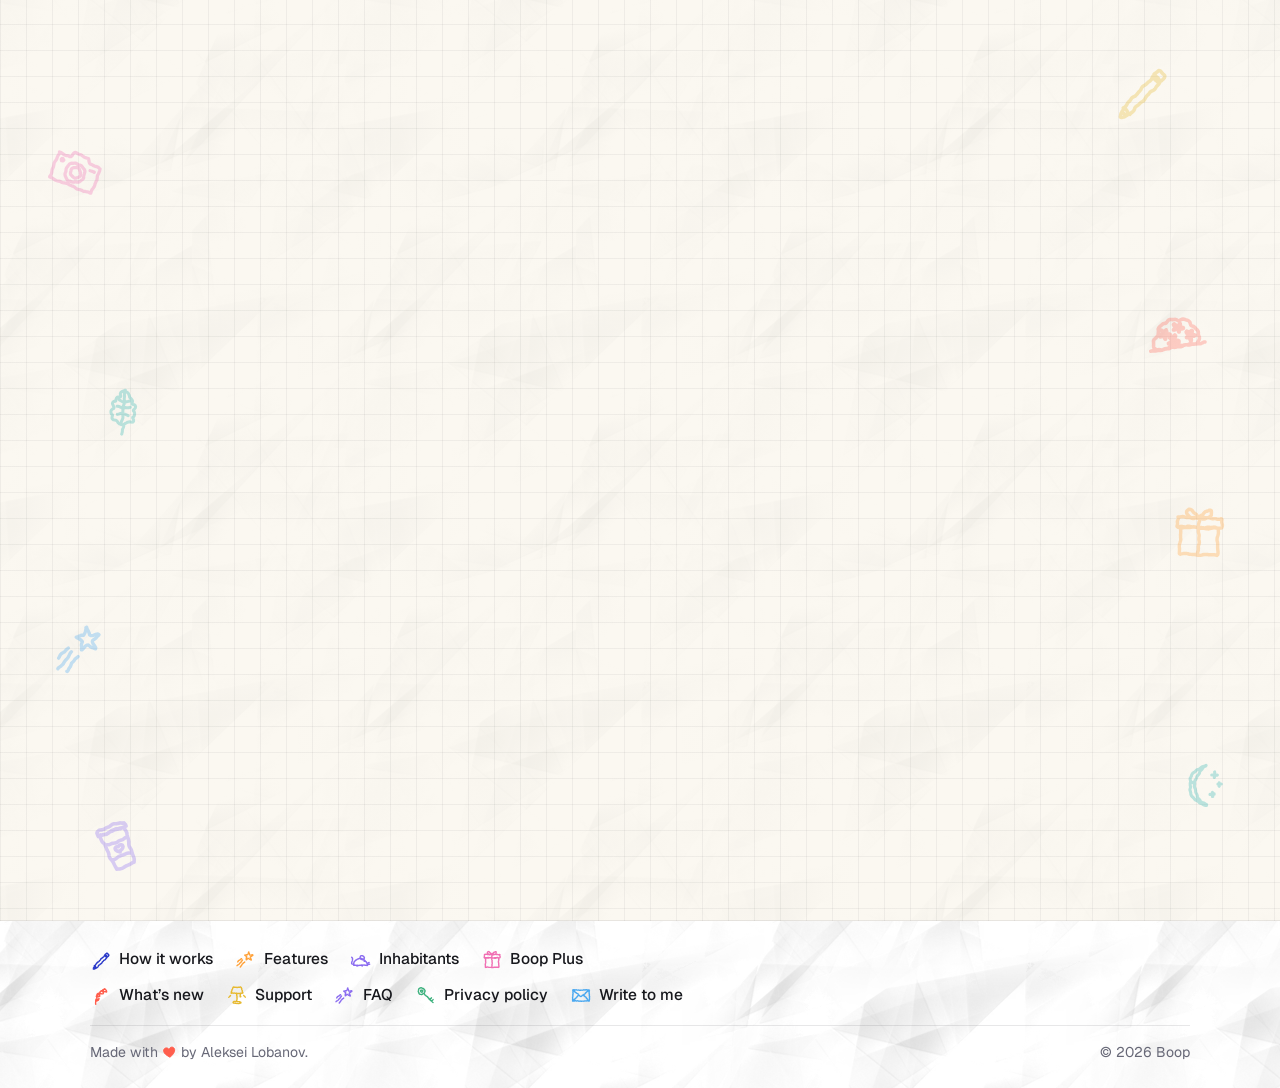
==== commit d295458a: "What's New: 1.0.14 and 1.0.15 from the app's notes — song of the day, handier search, tidier setting" ====
--- a/index.html
+++ b/index.html
@@ -48,7 +48,7 @@
 
 <section class="hero">
 <div>
-<div class="hero-top"><img class="hero-icon" src="img/icon.webp" width="112" height="112" alt="Boop&#8217;s icon: a felt notebook waving on yellow"><a class="pill" href="changelog/"><i></i><b>New in 1.0.13</b>Search &#8594;</a></div>
+<div class="hero-top"><img class="hero-icon" src="img/icon.webp" width="112" height="112" alt="Boop&#8217;s icon: a felt notebook waving on yellow"><a class="pill" href="changelog/"><i></i><b>New in 1.0.15</b>Song of the day &#8594;</a></div>
 <h1>Your year,<br><span class="hl">one doodle a day.<svg viewBox="0 0 100 10" preserveAspectRatio="none" aria-hidden="true"><path pathLength="1" d="M2 7 C 25 2, 55 3, 98 5"/></svg></span></h1>
 <p class="sub">Boop is a diary and a habit tracker for iPhone and iPad that draws your year as you live it.</p>
 <ol class="steps"><li><span class="sticker" style="stroke:#2B3AC9" aria-hidden="true"><svg viewBox="0 0 40 40"><use href="img/doodles.svg#pencil"/></svg></span><span><b>Write the day</b>A few lines, a mood, photos, a sketch.</span></li><li><span class="sticker" style="stroke:#3FB27F" aria-hidden="true"><svg viewBox="0 0 40 40"><use href="img/doodles.svg#run"/></svg></span><span><b>Tick your habits</b>The day&#8217;s doodle takes their color.</span></li><li><span class="sticker" style="stroke:#FFA23A" aria-hidden="true"><svg viewBox="0 0 40 40"><use href="img/doodles.svg#leaf"/></svg></span><span><b>Watch the year fill in</b>Every day a doodle, all on one page.</span></li></ol>
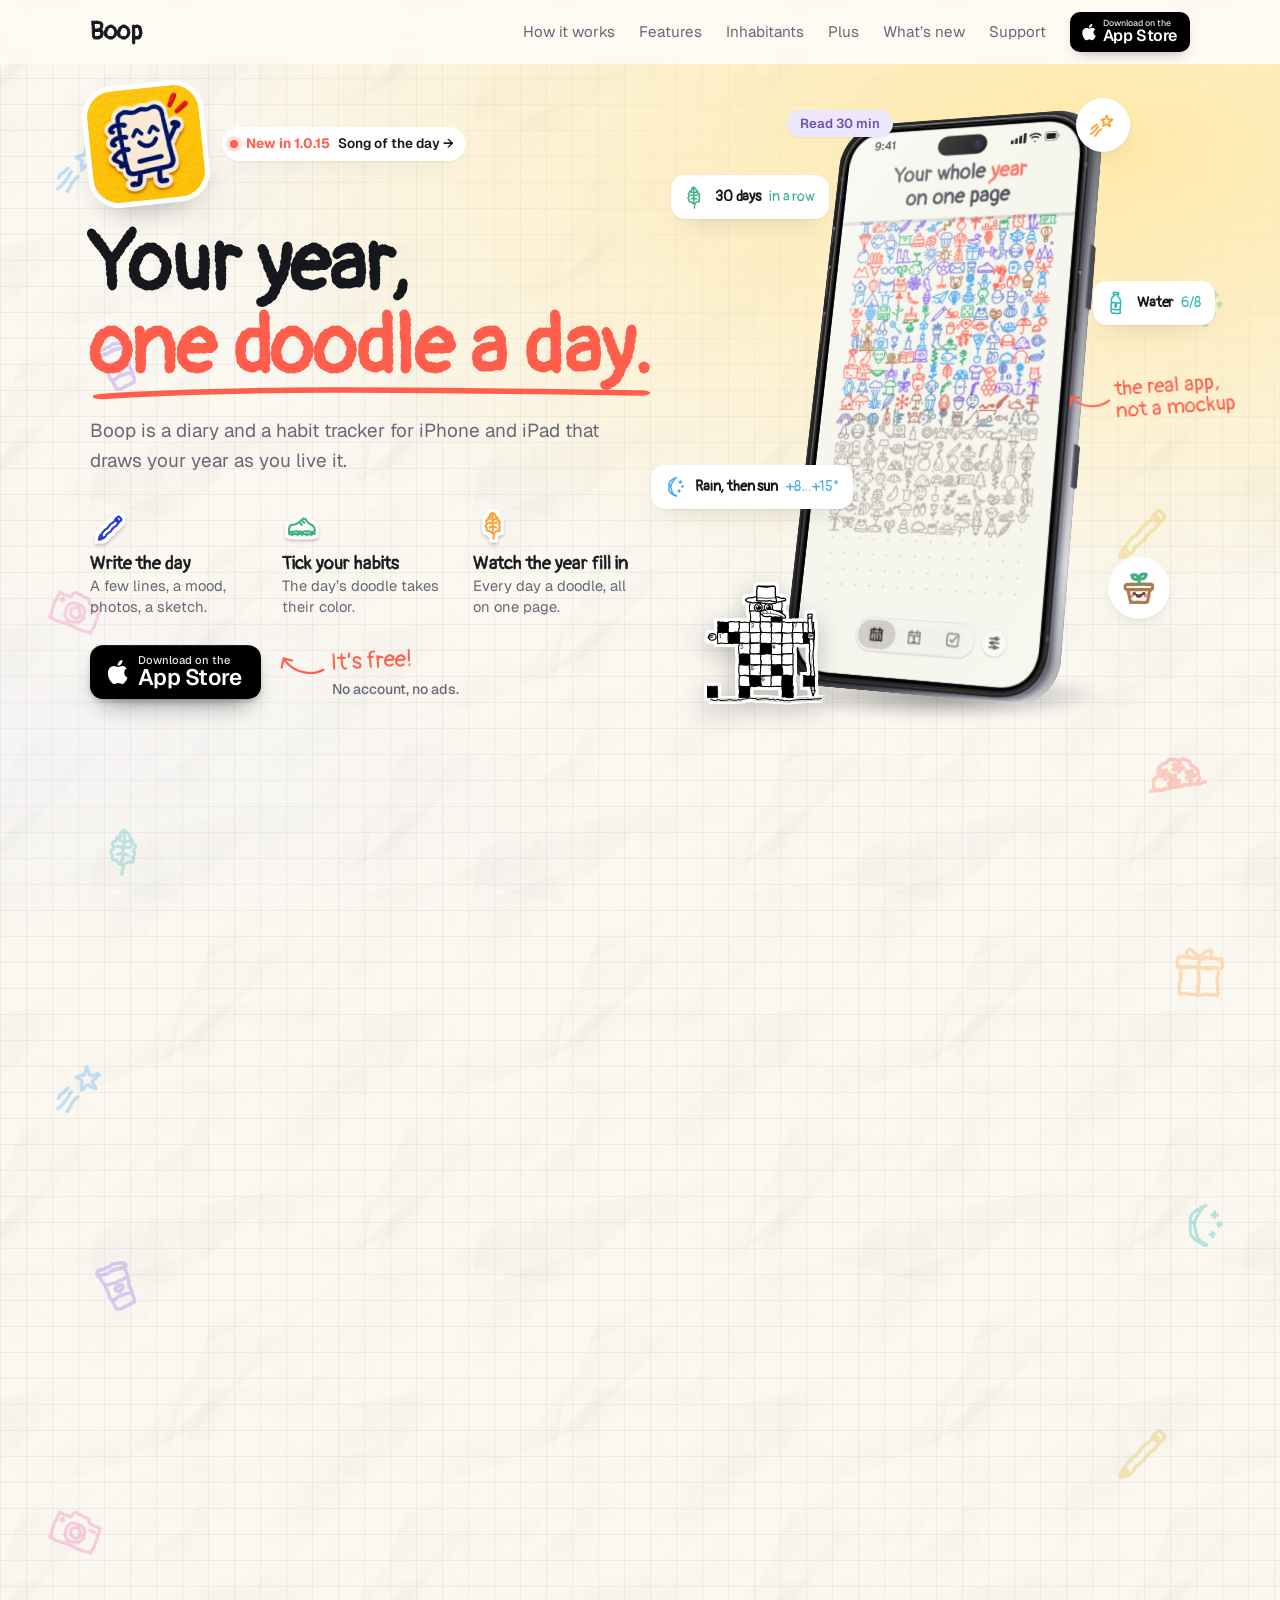
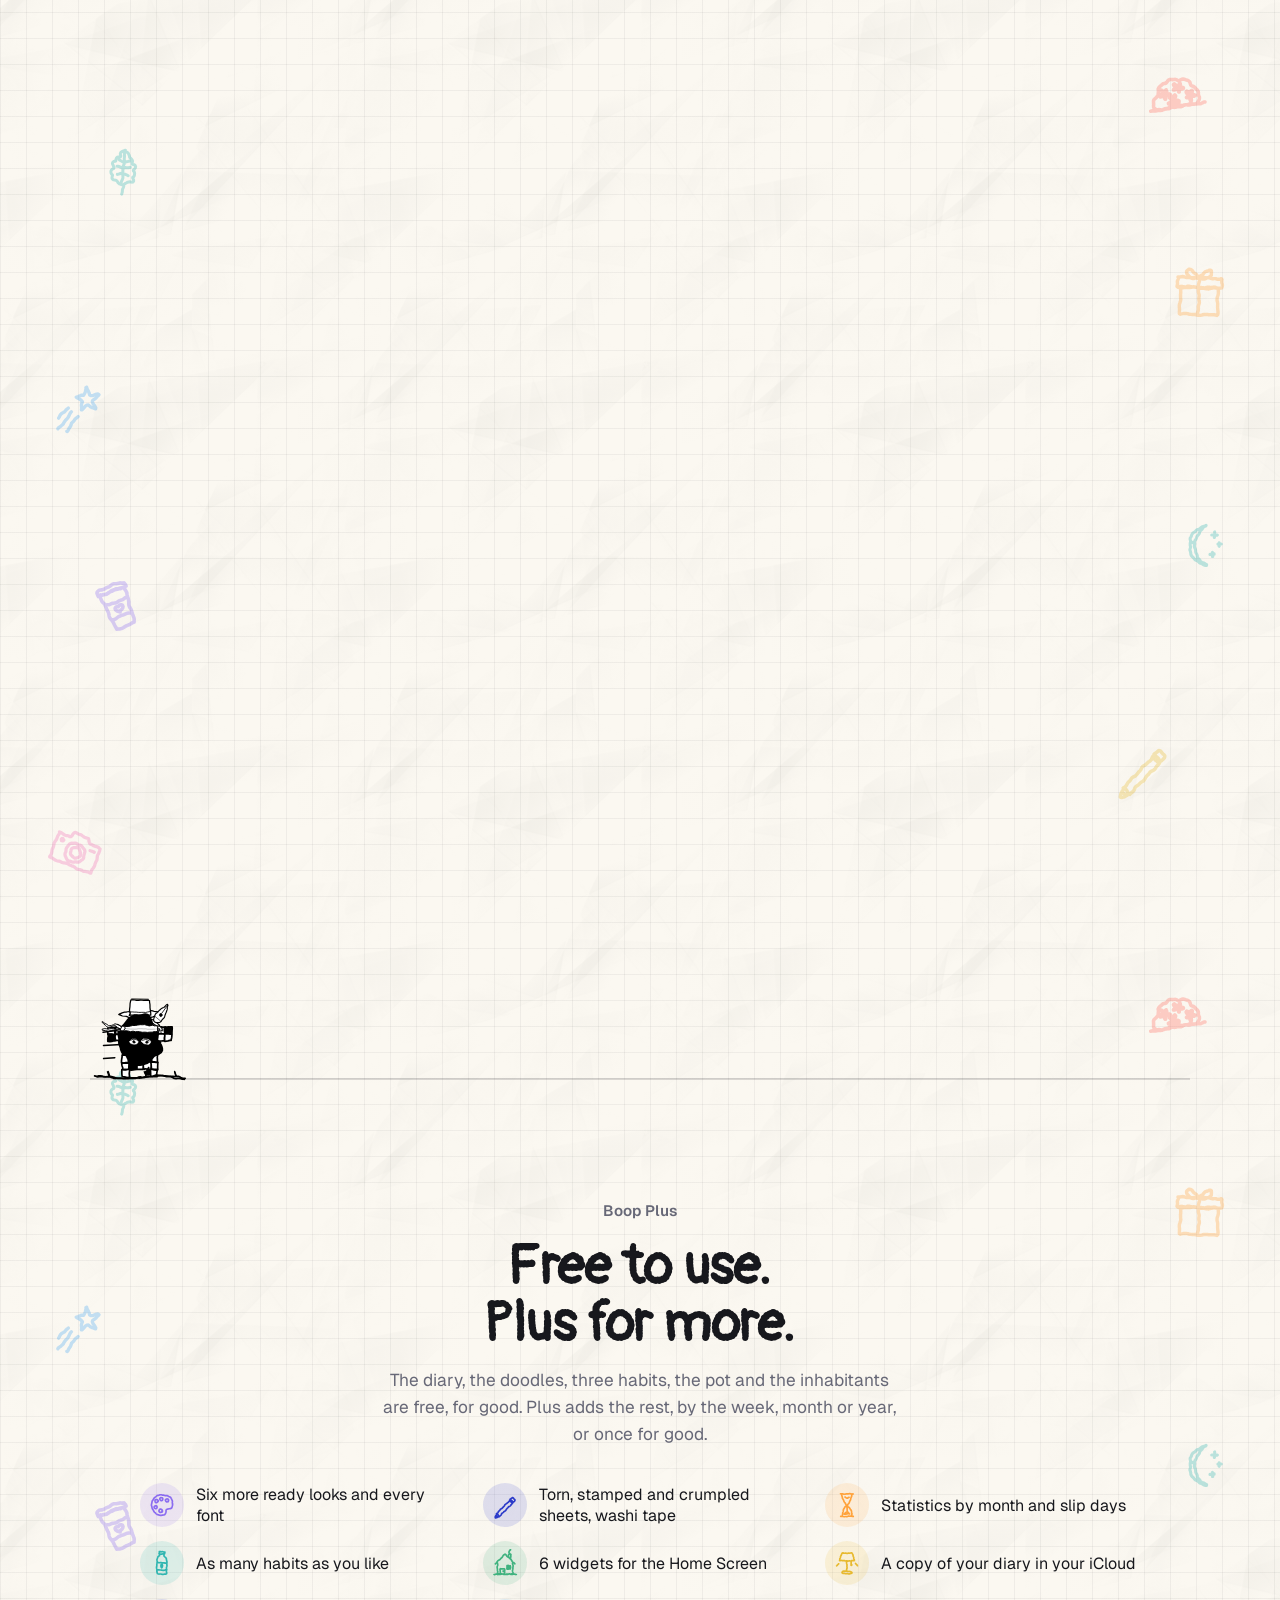
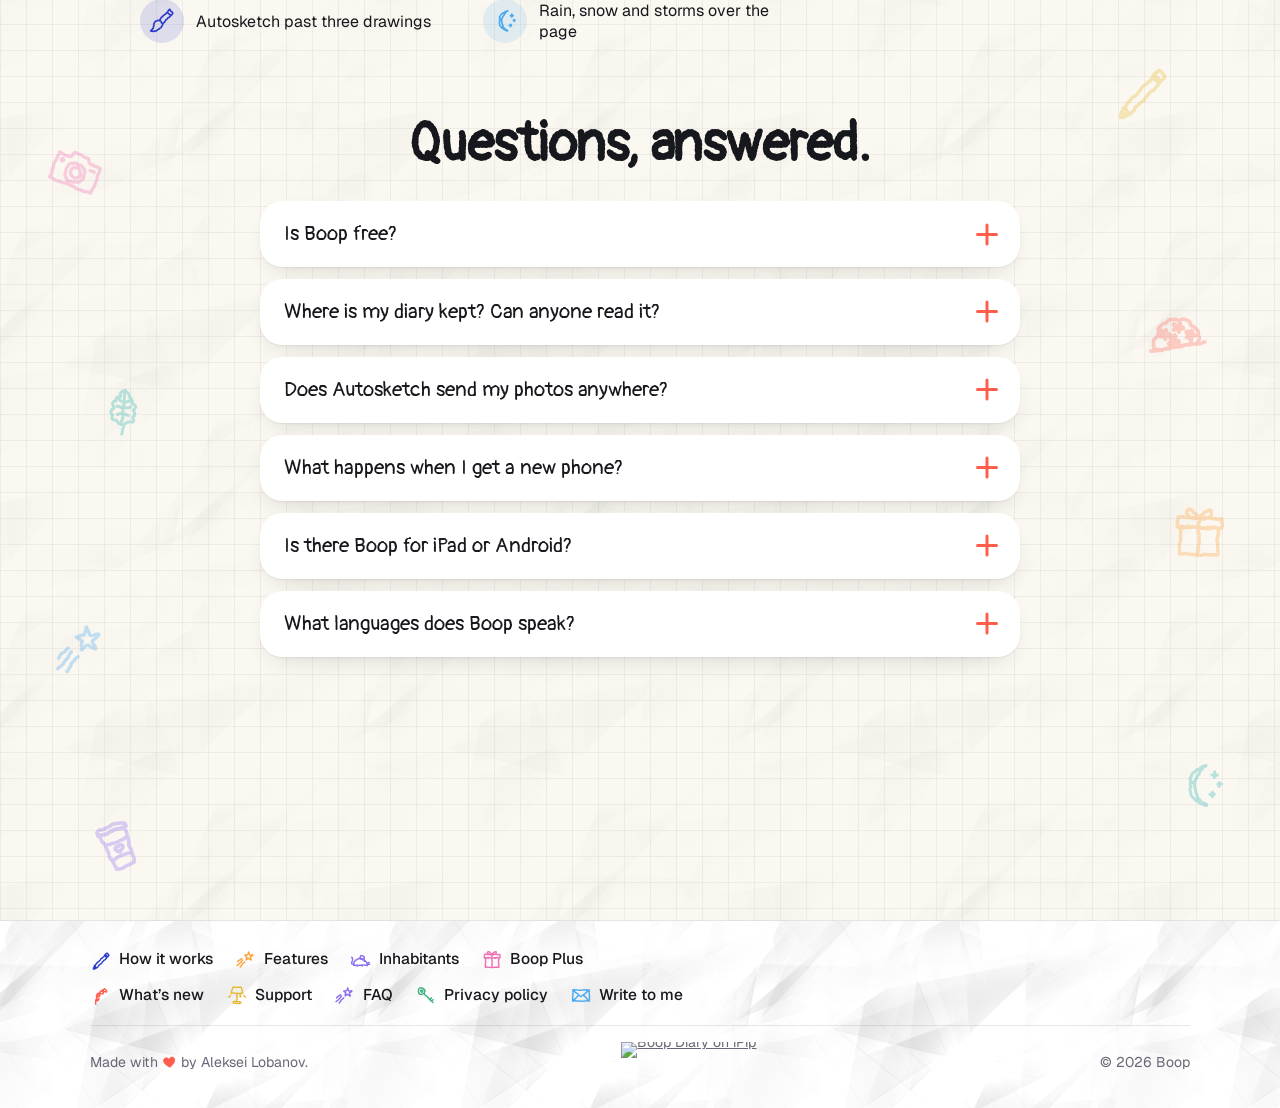
==== commit 05b4184d: "Footer: the iPip badge between the credit and the copyright, for Boop's launch day there" ====
--- a/index.html
+++ b/index.html
@@ -228,7 +228,7 @@
 <nav class="foot-col" aria-label="The app"><a href="#how"><svg viewBox="0 0 40 40" style="stroke:#2B3AC9" aria-hidden="true"><use href="img/doodles.svg#pencil"/></svg>How it works</a><a href="#everything"><svg viewBox="0 0 40 40" style="stroke:#FFA23A" aria-hidden="true"><use href="img/doodles.svg#star"/></svg>Features</a><a href="#inhabitants"><svg viewBox="0 0 40 40" style="stroke:#8B6CF0" aria-hidden="true"><use href="img/doodles.svg#mouse"/></svg>Inhabitants</a><a href="#plus"><svg viewBox="0 0 40 40" style="stroke:#F06FB3" aria-hidden="true"><use href="img/doodles.svg#gift"/></svg>Boop Plus</a></nav>
 <nav class="foot-col" aria-label="Help"><a href="changelog/"><svg viewBox="0 0 40 40" style="stroke:#FF5E4D" aria-hidden="true"><use href="img/doodles.svg#bells"/></svg>What&#8217;s new</a><a href="support/"><svg viewBox="0 0 40 40" style="stroke:#E7B92F" aria-hidden="true"><use href="img/doodles.svg#lamp"/></svg>Support</a><a href="faq/"><svg viewBox="0 0 40 40" style="stroke:#8B6CF0" aria-hidden="true"><use href="img/doodles.svg#star"/></svg>FAQ</a><a href="privacy/"><svg viewBox="0 0 40 40" style="stroke:#3FB27F" aria-hidden="true"><use href="img/doodles.svg#key"/></svg>Privacy policy</a><a href="mailto:katleta5000@gmail.com"><svg viewBox="0 0 40 40" style="stroke:#4AA8F0" aria-hidden="true"><use href="img/doodles.svg#envelope"/></svg>Write to me</a></nav>
 </div>
-<div class="foot-line"><span>Made with <svg class="heart" viewBox="0 0 24 22" role="img" aria-label="love"><path d="M12 19.5C6.5 15.6 3 12.4 3 8.3 3 5.6 5 3.6 7.5 3.6c1.9 0 3.4 1.1 4.5 2.9 1.1-1.8 2.6-2.9 4.5-2.9 2.5 0 4.5 2 4.5 4.7 0 4.1-3.5 7.3-9 11.2z"/></svg> by Aleksei Lobanov.</span><span>&#169; 2026 Boop</span></div>
+<div class="foot-line"><span>Made with <svg class="heart" viewBox="0 0 24 22" role="img" aria-label="love"><path d="M12 19.5C6.5 15.6 3 12.4 3 8.3 3 5.6 5 3.6 7.5 3.6c1.9 0 3.4 1.1 4.5 2.9 1.1-1.8 2.6-2.9 4.5-2.9 2.5 0 4.5 2 4.5 4.7 0 4.1-3.5 7.3-9 11.2z"/></svg> by Aleksei Lobanov.</span><a class="foot-badge" href="https://ipip.fyi/apps/boop-diary?ref=badge"><img src="https://ipip.fyi/badge/boop-diary.svg" alt="Boop Diary on iPip" width="165" height="42" loading="lazy"></a><span>&#169; 2026 Boop</span></div>
 </footer>
 </div>
 </body>
--- a/style.css
+++ b/style.css
@@ -417,7 +417,7 @@
 .foot-col a:hover { color: var(--text); transform: translateY(-2px); }
 .foot-col svg { width: 22px; height: 22px; fill: none; stroke-width: 2.6; stroke-linecap: round; stroke-linejoin: round; flex: none; }
 .heart { width: 1.05em; height: 1em; vertical-align: -0.15em; fill: var(--coral); stroke: var(--coral); stroke-width: 1.5; stroke-linejoin: round; transform: rotate(-8deg); }
-.foot-line { display: flex; flex-wrap: wrap; justify-content: space-between; gap: 8px 24px; margin-top: 18px; padding-top: 16px; border-top: 1px solid rgba(23, 24, 29, 0.1); font-size: 0.88rem; color: var(--muted); }
+.foot-line { display: flex; flex-wrap: wrap; align-items: center; justify-content: space-between; gap: 8px 24px; margin-top: 18px; padding-top: 16px; border-top: 1px solid rgba(23, 24, 29, 0.1); font-size: 0.88rem; color: var(--muted); }
 
 /* Coming into view, one after another. Hidden only once [js] on <html> proves app.js is
    actually running (set by an inline script in <head>) — so a blocked or broken script
@@ -662,3 +662,6 @@
 /* The streak's pot on its disc, a sprout and a smile, in its own clay and green. */
 .float.bubble.pot-bubble { width: 62px; height: 62px; }
 .float.bubble .pot { width: 40px; height: 40px; stroke-width: 1.9; }
+
+.foot-badge { display: inline-flex; line-height: 0; }
+.foot-badge img { display: block; }
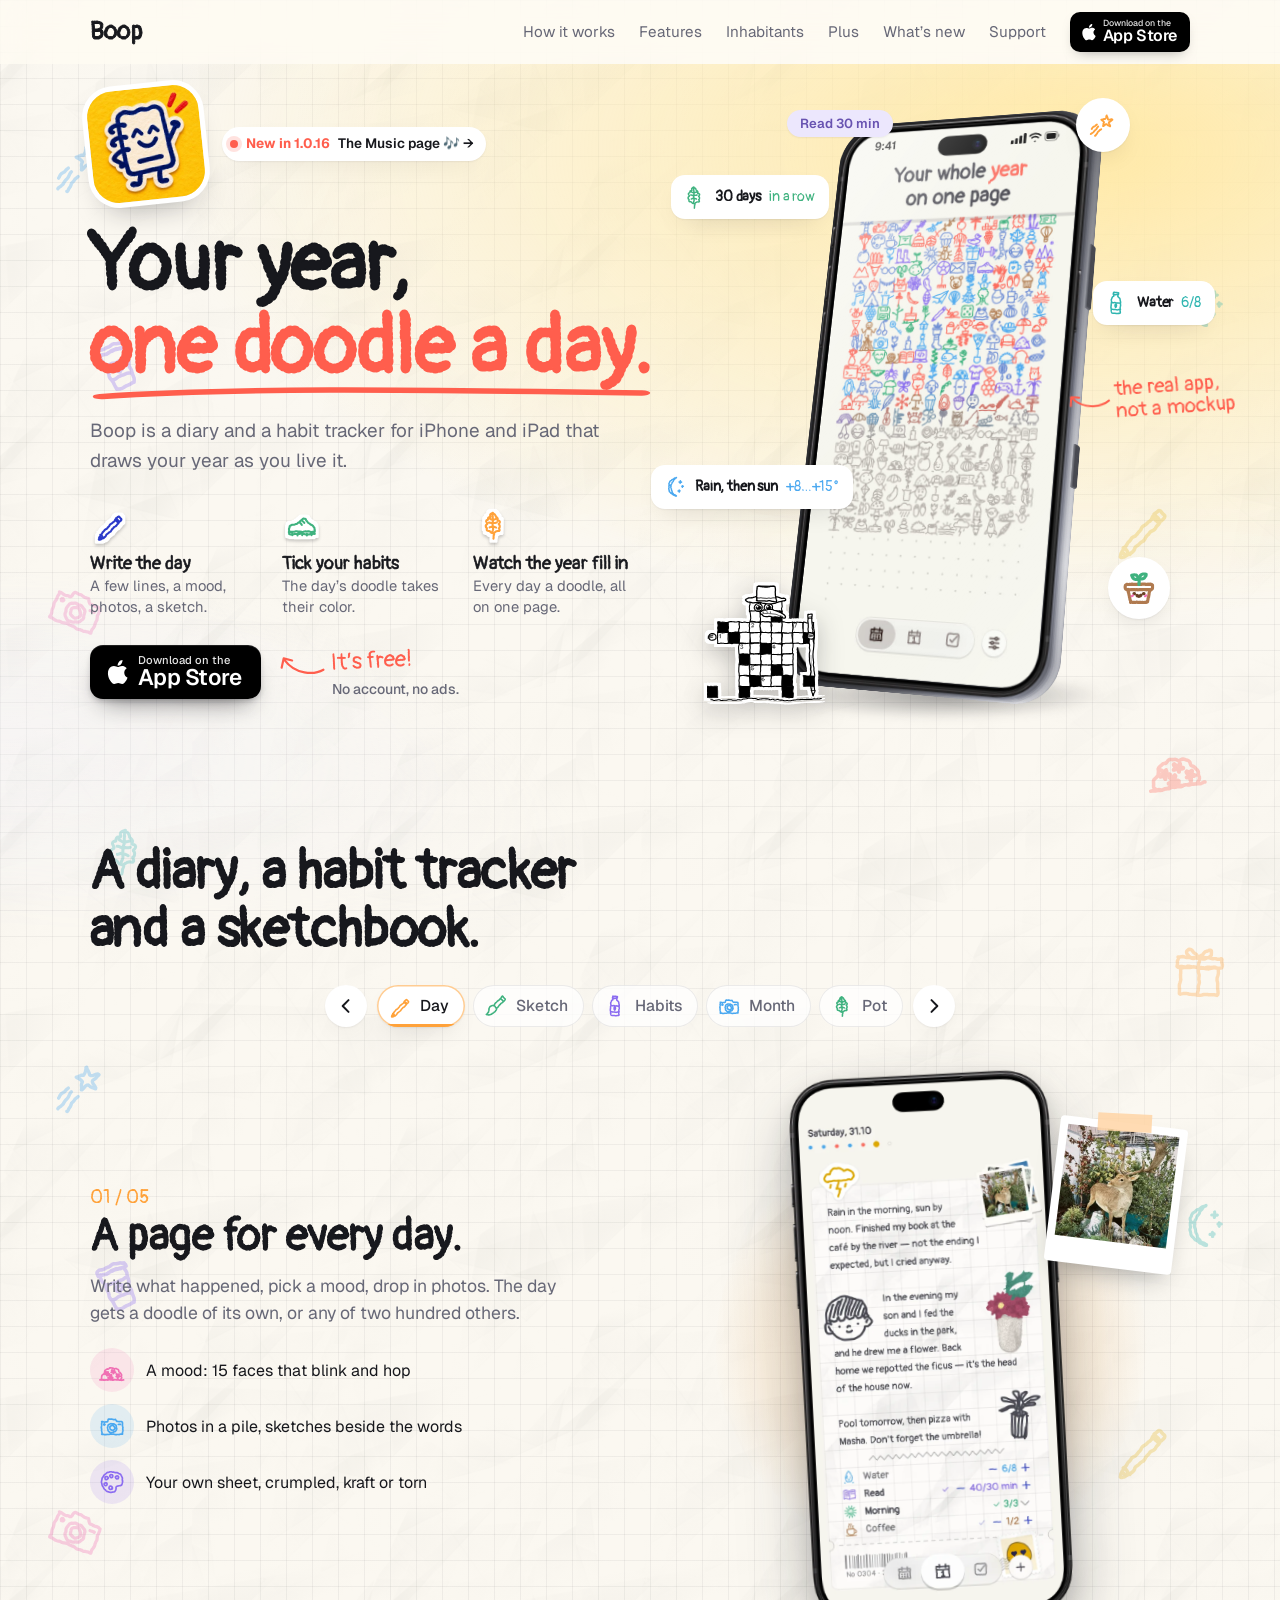
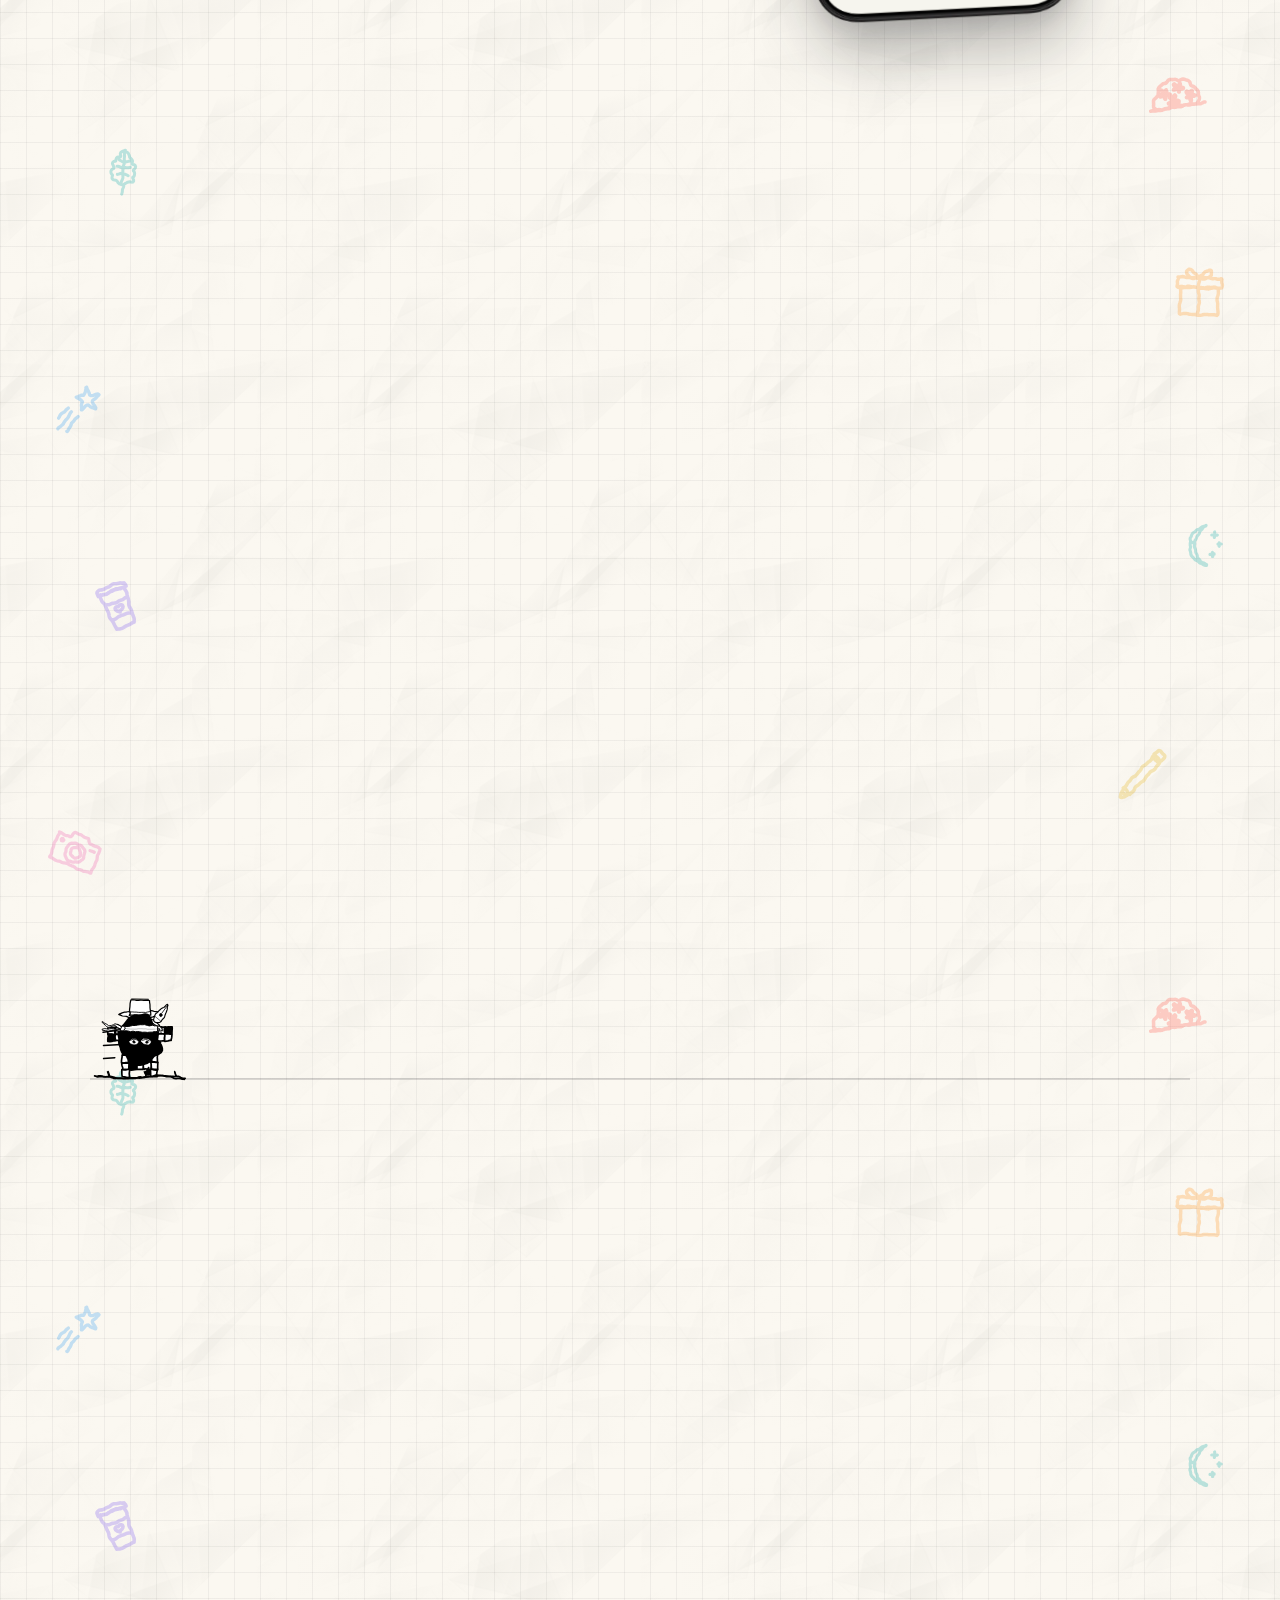
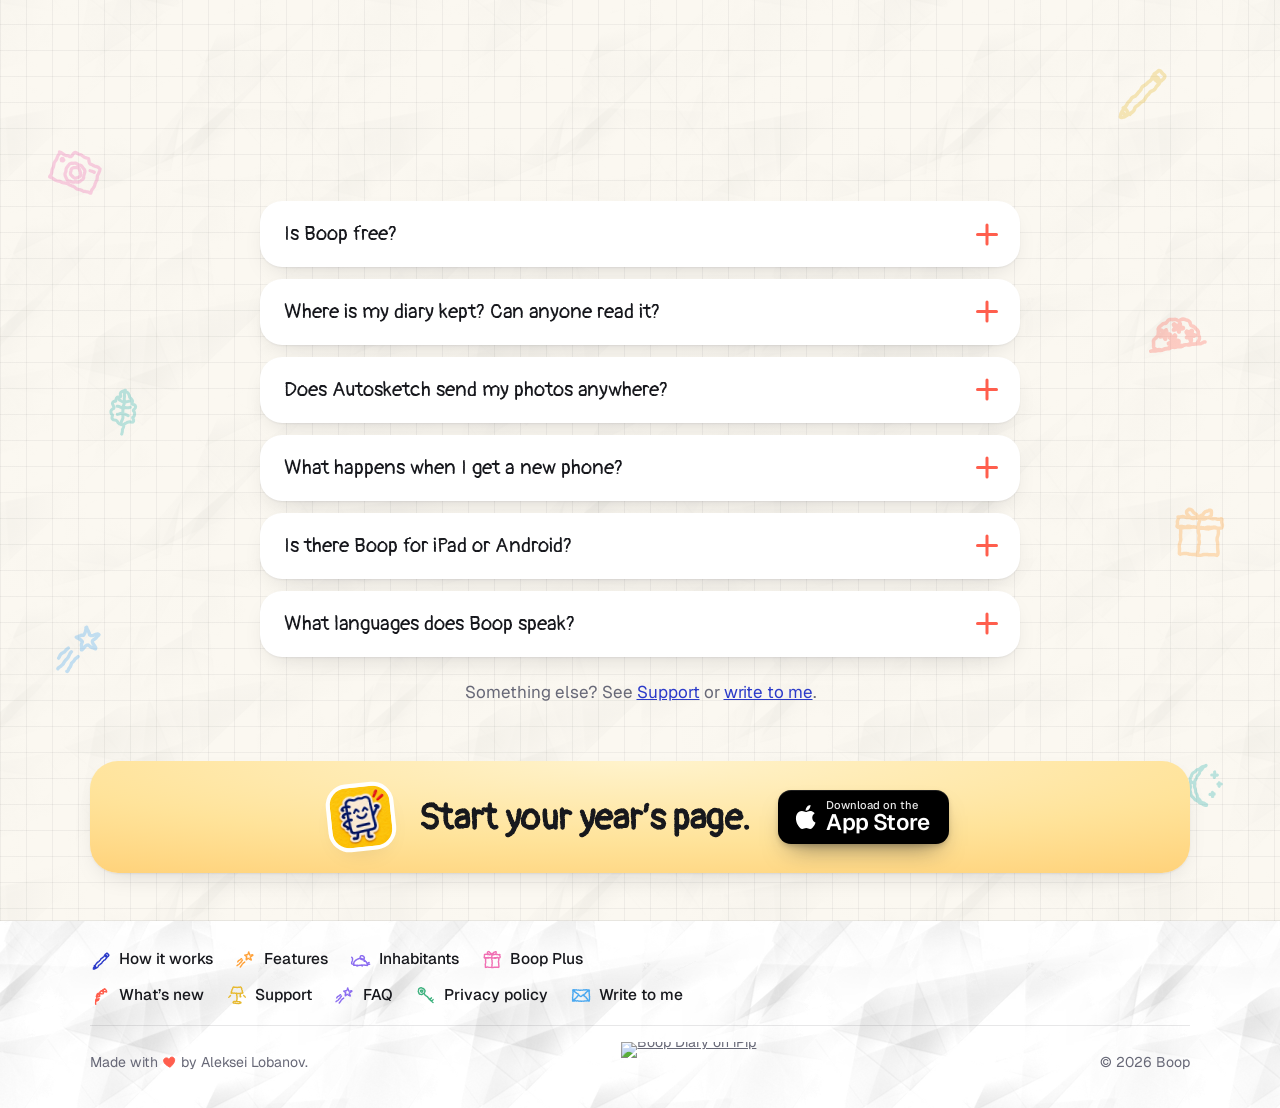
==== commit 395a1926: "What's New: 1.0.16 out (Nov 23), 1.0.17 coming soon" ====
--- a/index.html
+++ b/index.html
@@ -48,7 +48,7 @@
 
 <section class="hero">
 <div>
-<div class="hero-top"><img class="hero-icon" src="img/icon.webp" width="112" height="112" alt="Boop&#8217;s icon: a felt notebook waving on yellow"><a class="pill" href="changelog/"><i></i><b>New in 1.0.15</b>Song of the day &#8594;</a></div>
+<div class="hero-top"><img class="hero-icon" src="img/icon.webp" width="112" height="112" alt="Boop&#8217;s icon: a felt notebook waving on yellow"><a class="pill" href="changelog/"><i></i><b>New in 1.0.16</b>The Music page 🎶 &#8594;</a></div>
 <h1>Your year,<br><span class="hl">one doodle a day.<svg viewBox="0 0 100 10" preserveAspectRatio="none" aria-hidden="true"><path pathLength="1" d="M2 7 C 25 2, 55 3, 98 5"/></svg></span></h1>
 <p class="sub">Boop is a diary and a habit tracker for iPhone and iPad that draws your year as you live it.</p>
 <ol class="steps"><li><span class="sticker" style="stroke:#2B3AC9" aria-hidden="true"><svg viewBox="0 0 40 40"><use href="img/doodles.svg#pencil"/></svg></span><span><b>Write the day</b>A few lines, a mood, photos, a sketch.</span></li><li><span class="sticker" style="stroke:#3FB27F" aria-hidden="true"><svg viewBox="0 0 40 40"><use href="img/doodles.svg#run"/></svg></span><span><b>Tick your habits</b>The day&#8217;s doodle takes their color.</span></li><li><span class="sticker" style="stroke:#FFA23A" aria-hidden="true"><svg viewBox="0 0 40 40"><use href="img/doodles.svg#leaf"/></svg></span><span><b>Watch the year fill in</b>Every day a doodle, all on one page.</span></li></ol>
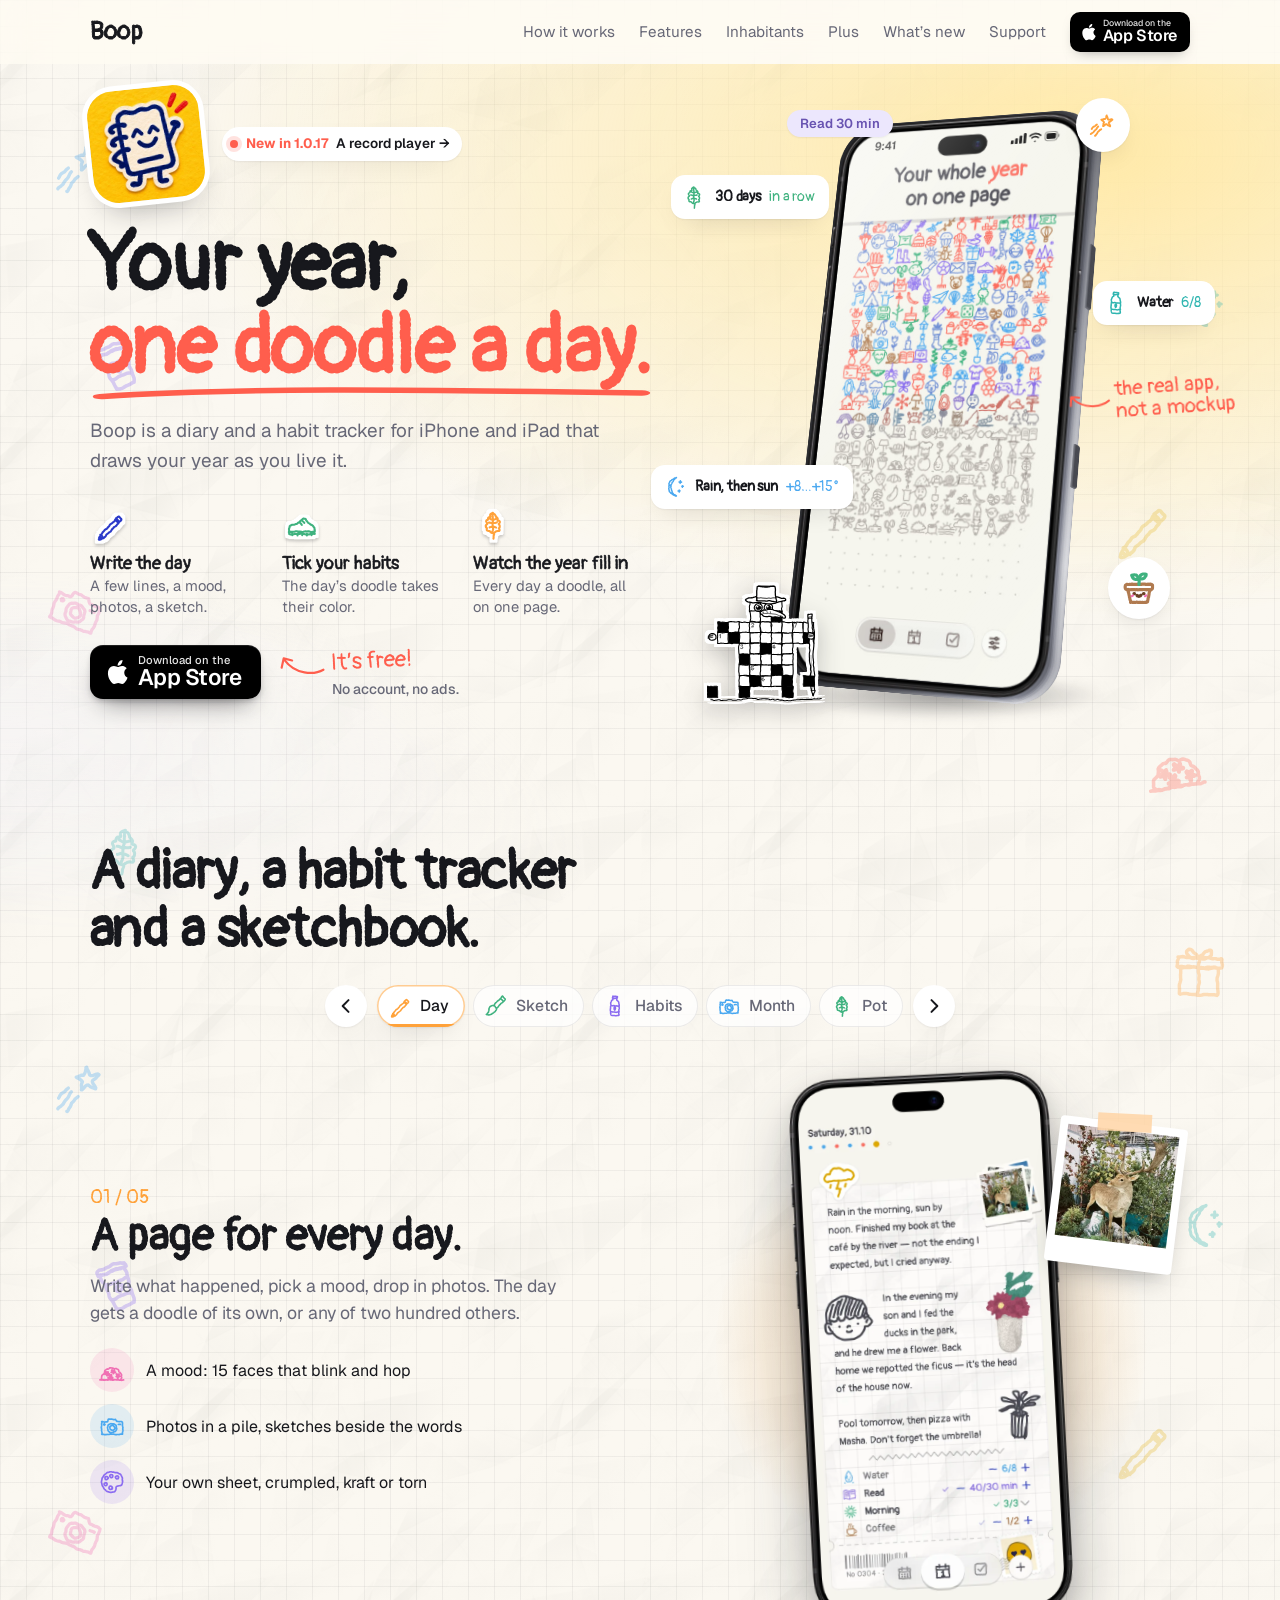
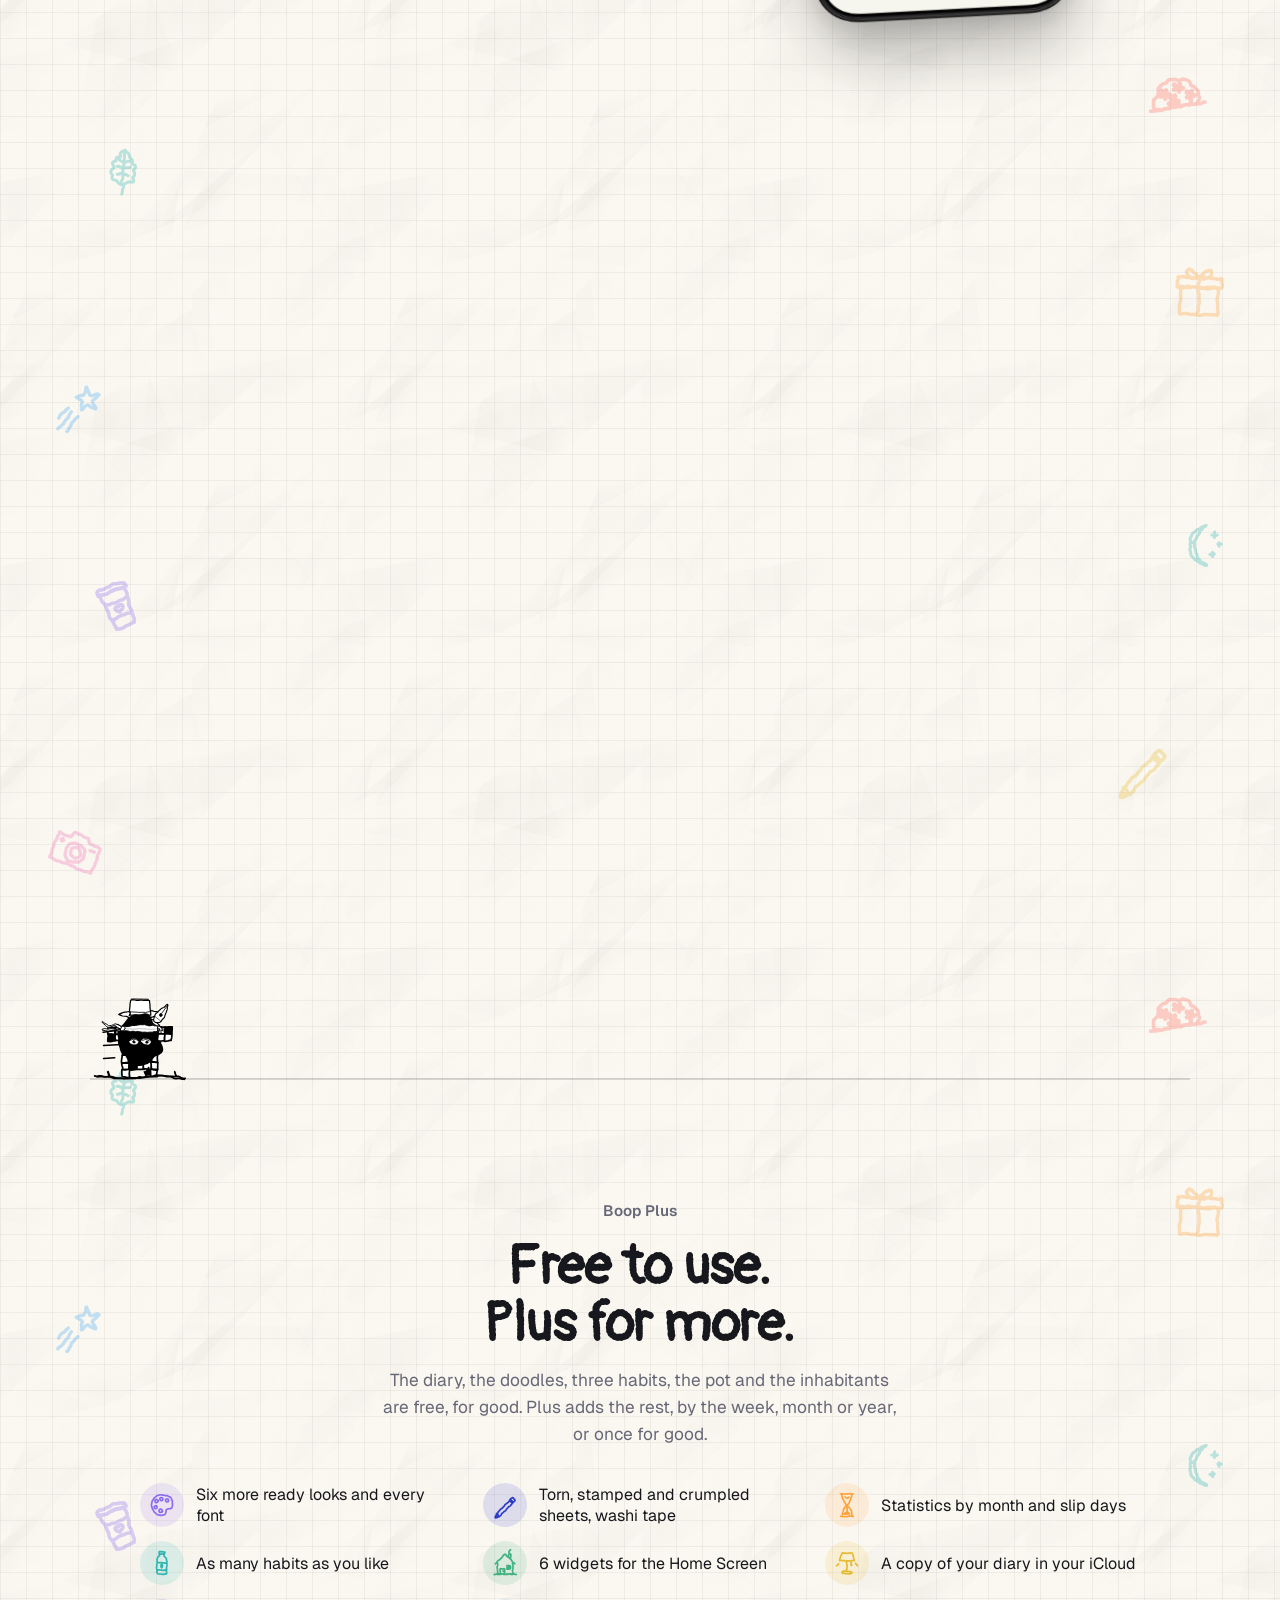
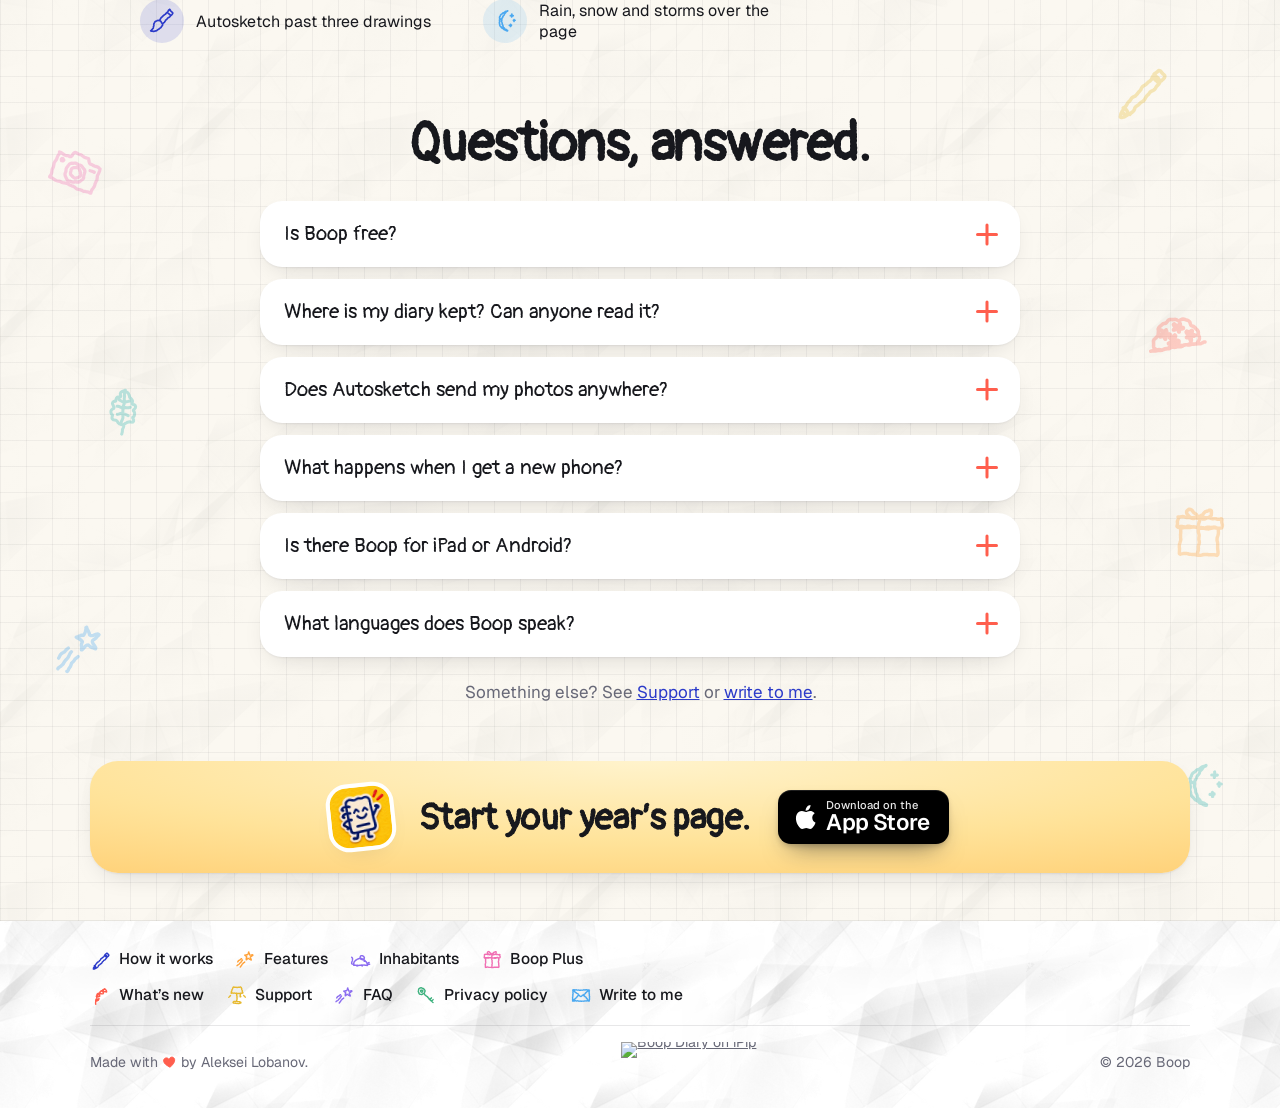
==== commit ad264d7f: "What's New: 1.0.17 out (Nov 25), 1.0.18 coming soon" ====
--- a/index.html
+++ b/index.html
@@ -48,7 +48,7 @@
 
 <section class="hero">
 <div>
-<div class="hero-top"><img class="hero-icon" src="img/icon.webp" width="112" height="112" alt="Boop&#8217;s icon: a felt notebook waving on yellow"><a class="pill" href="changelog/"><i></i><b>New in 1.0.16</b>The Music page 🎶 &#8594;</a></div>
+<div class="hero-top"><img class="hero-icon" src="img/icon.webp" width="112" height="112" alt="Boop&#8217;s icon: a felt notebook waving on yellow"><a class="pill" href="changelog/"><i></i><b>New in 1.0.17</b>A record player &#8594;</a></div>
 <h1>Your year,<br><span class="hl">one doodle a day.<svg viewBox="0 0 100 10" preserveAspectRatio="none" aria-hidden="true"><path pathLength="1" d="M2 7 C 25 2, 55 3, 98 5"/></svg></span></h1>
 <p class="sub">Boop is a diary and a habit tracker for iPhone and iPad that draws your year as you live it.</p>
 <ol class="steps"><li><span class="sticker" style="stroke:#2B3AC9" aria-hidden="true"><svg viewBox="0 0 40 40"><use href="img/doodles.svg#pencil"/></svg></span><span><b>Write the day</b>A few lines, a mood, photos, a sketch.</span></li><li><span class="sticker" style="stroke:#3FB27F" aria-hidden="true"><svg viewBox="0 0 40 40"><use href="img/doodles.svg#run"/></svg></span><span><b>Tick your habits</b>The day&#8217;s doodle takes their color.</span></li><li><span class="sticker" style="stroke:#FFA23A" aria-hidden="true"><svg viewBox="0 0 40 40"><use href="img/doodles.svg#leaf"/></svg></span><span><b>Watch the year fill in</b>Every day a doodle, all on one page.</span></li></ol>
